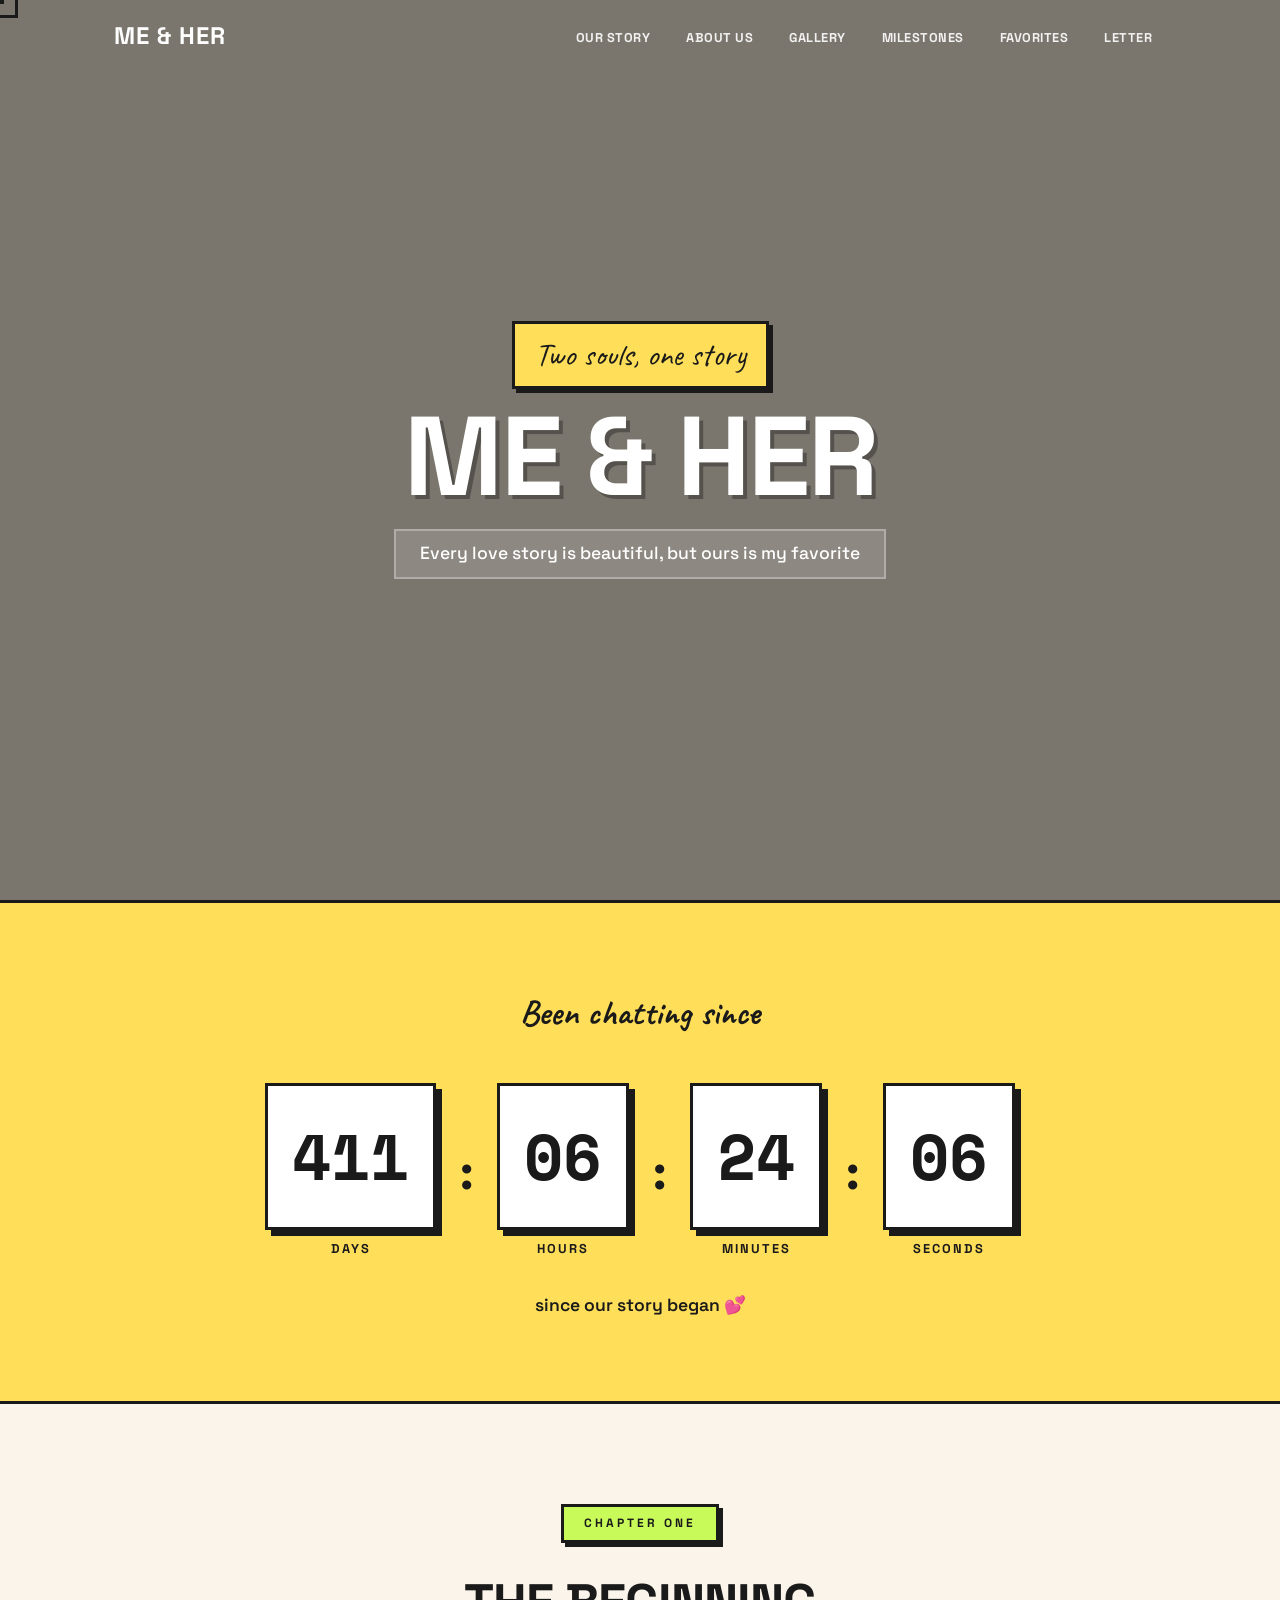
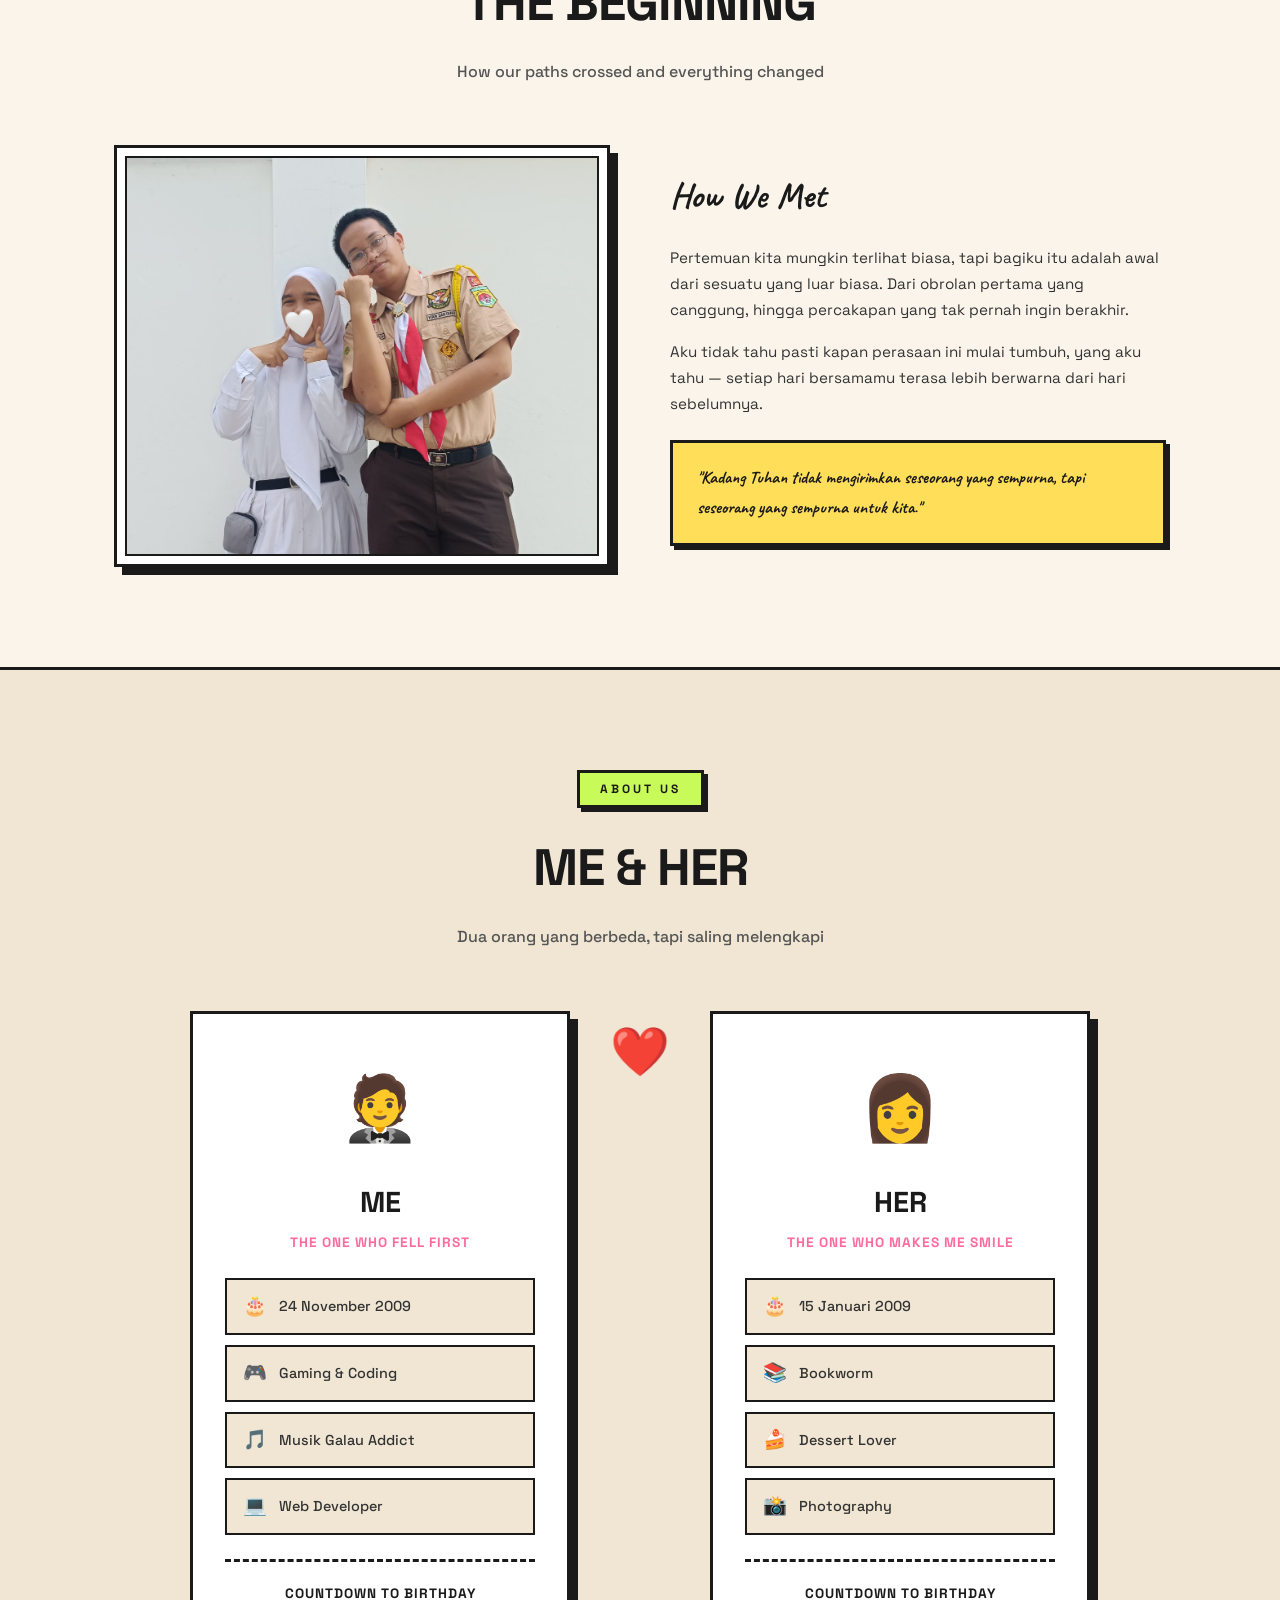
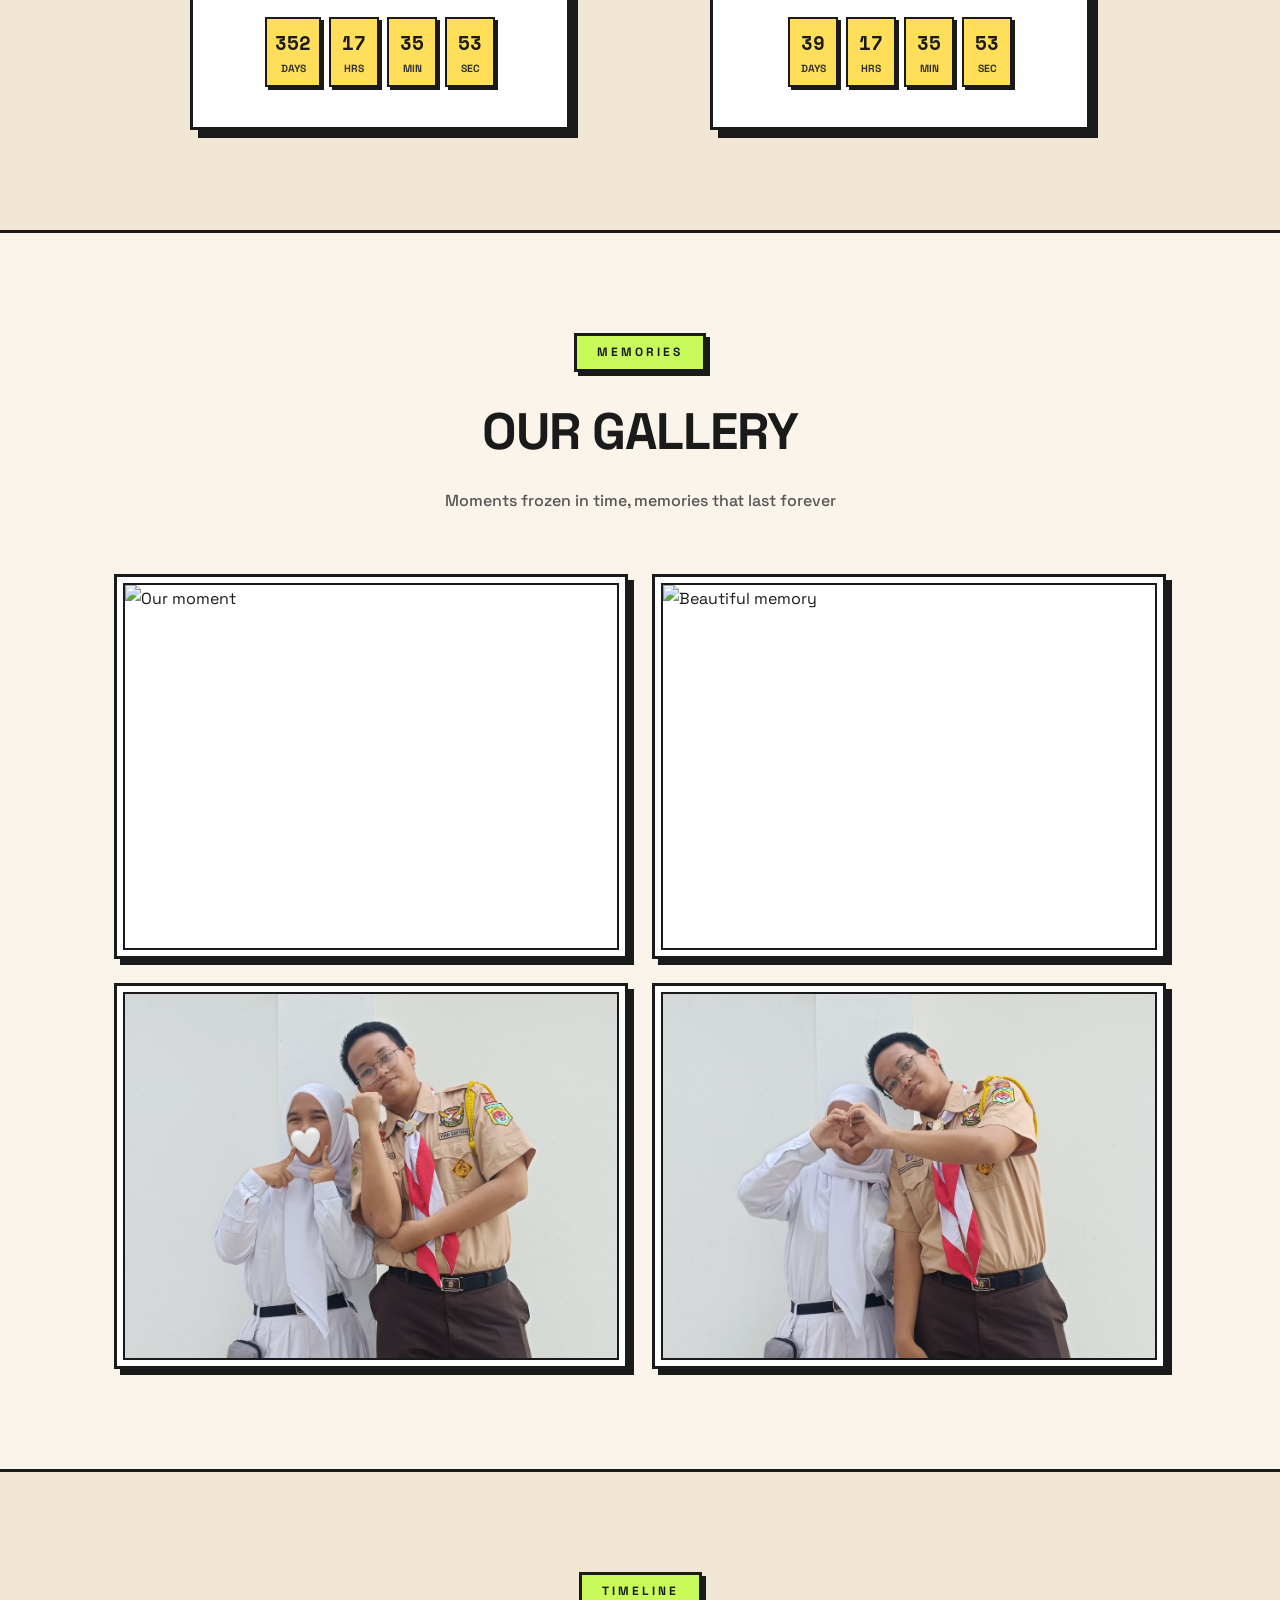
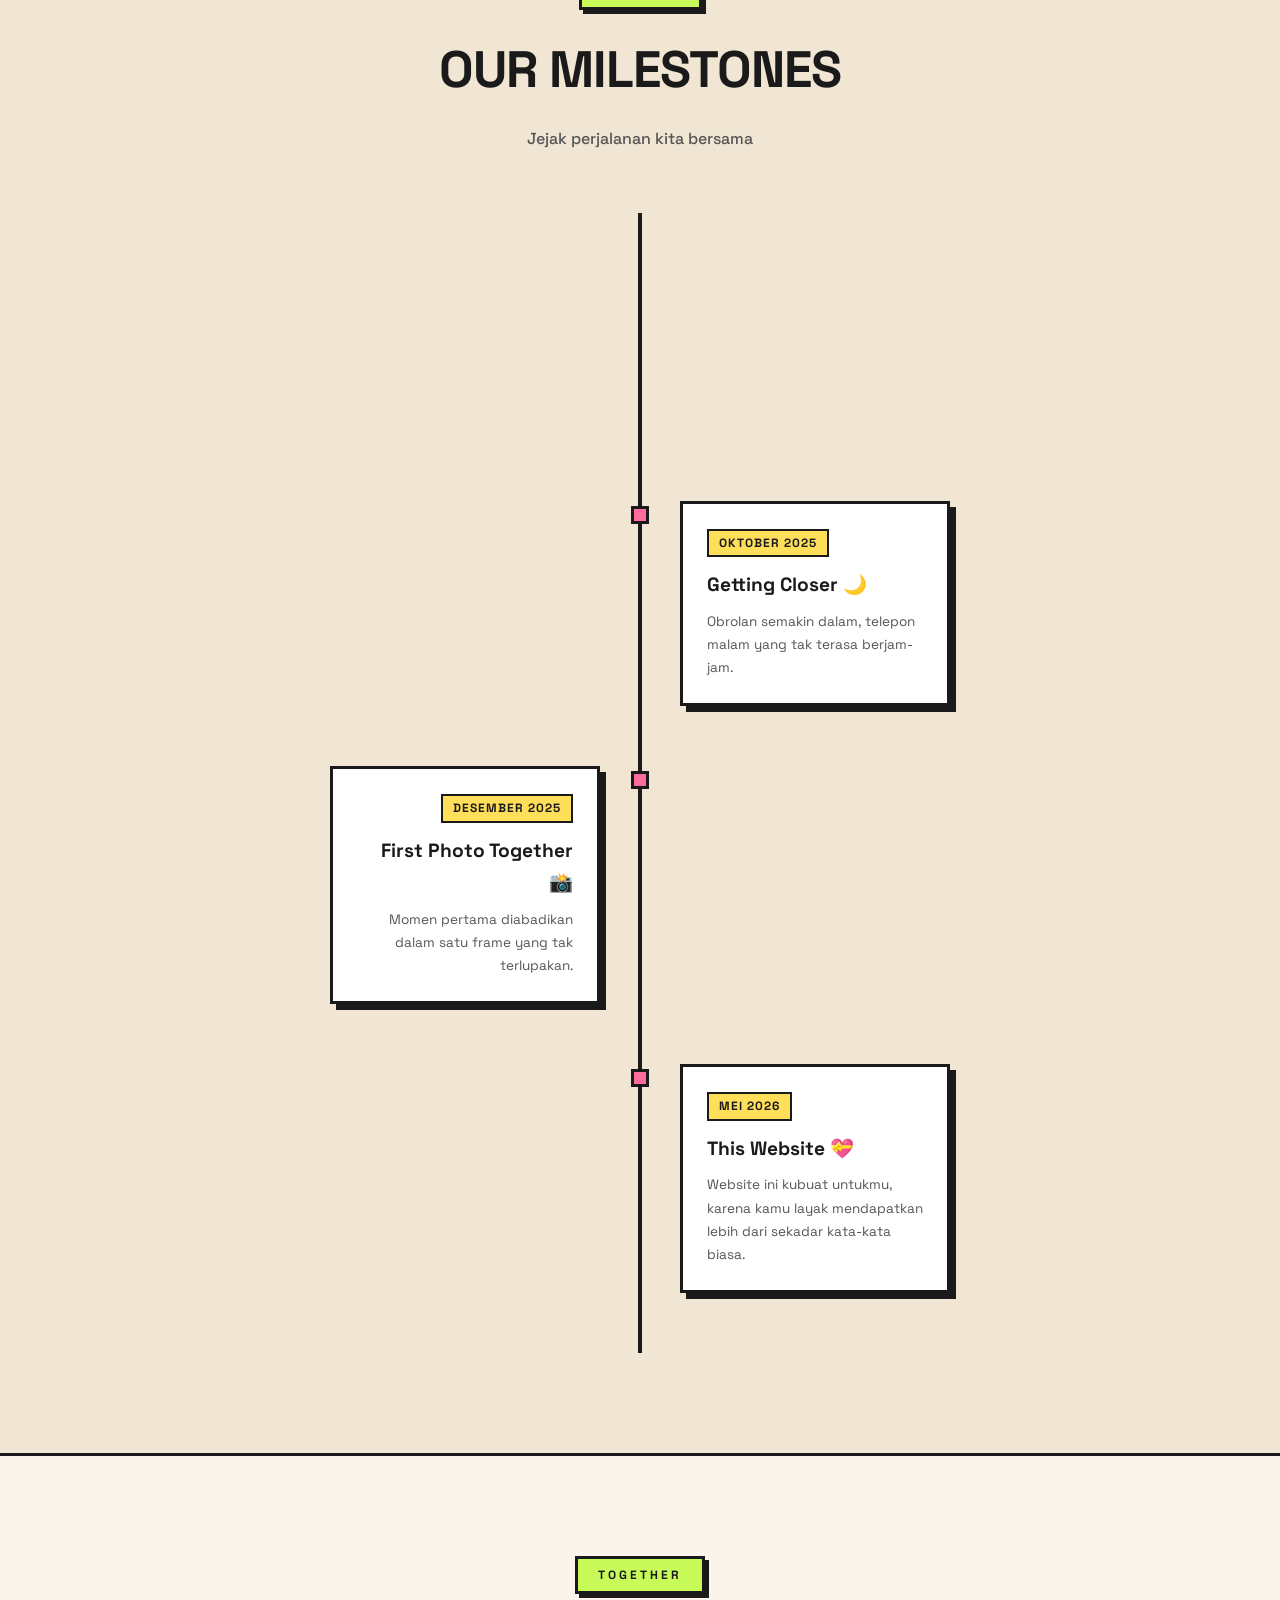
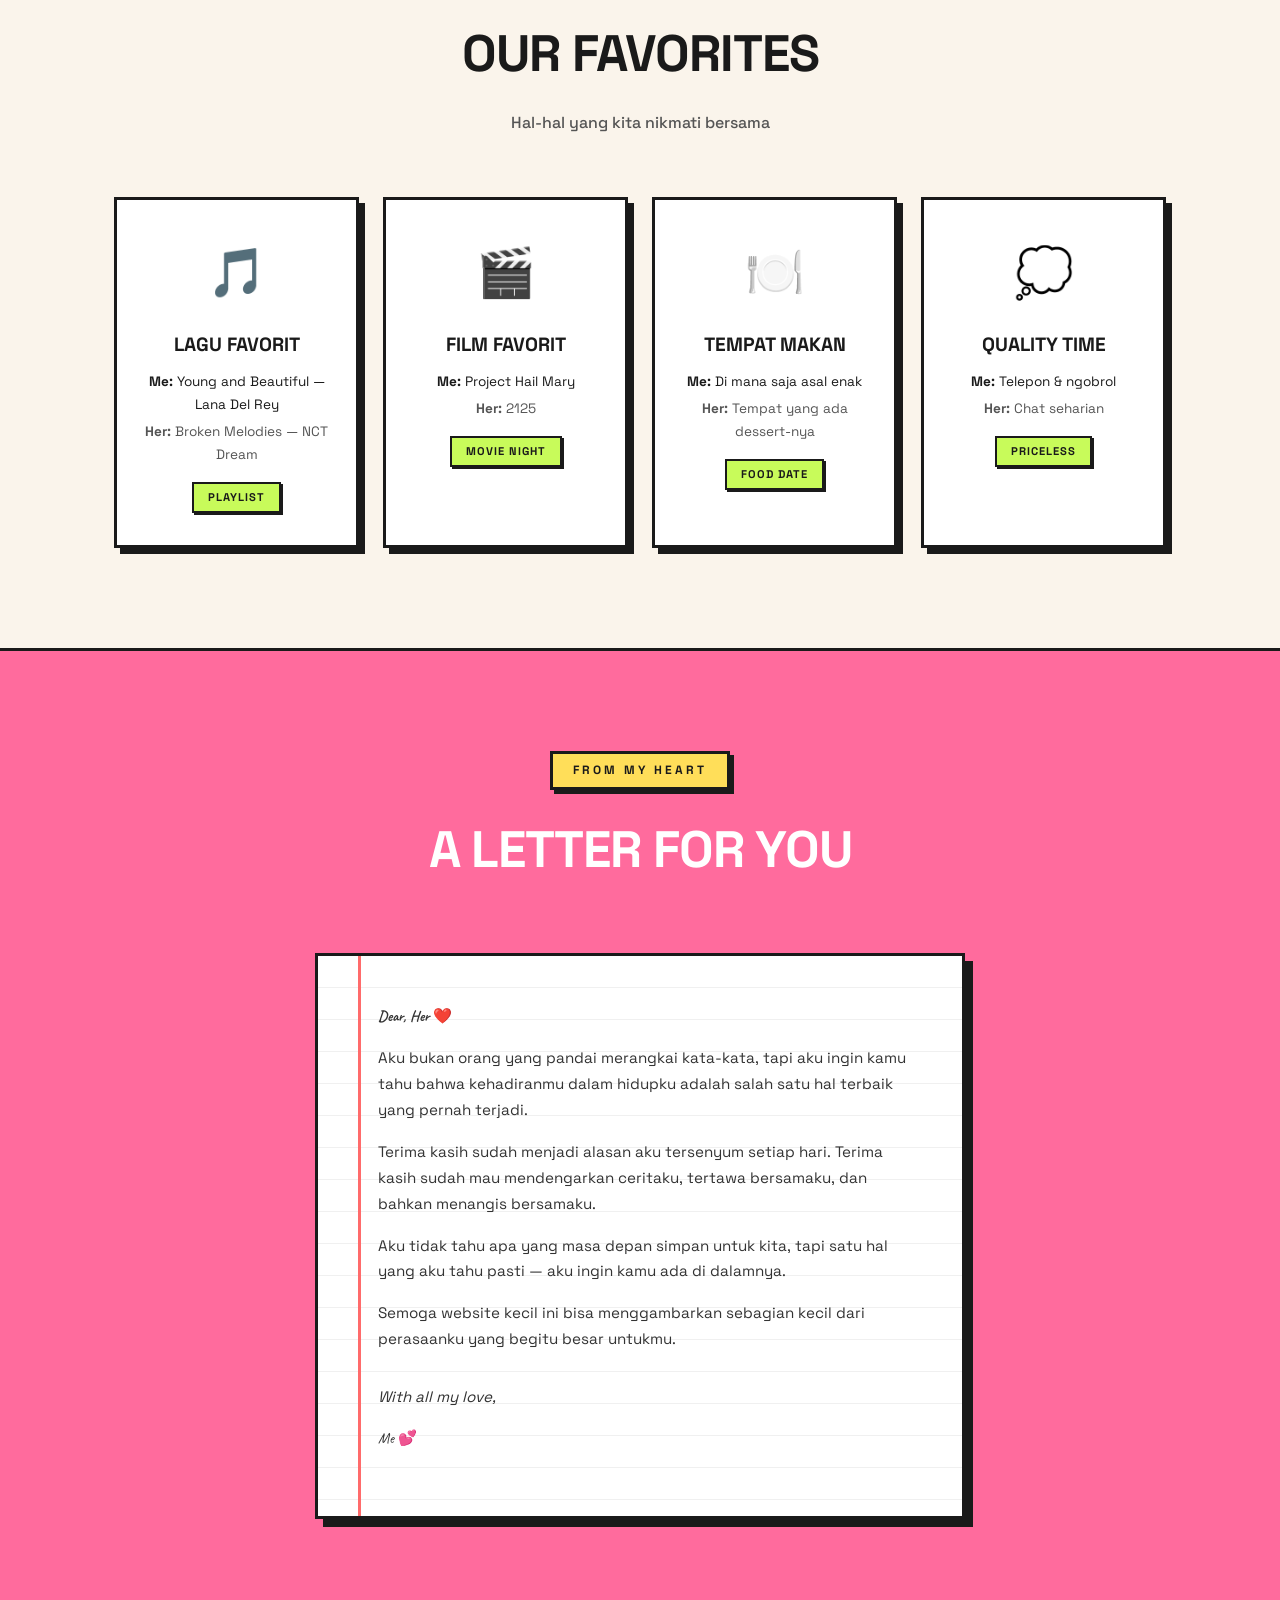
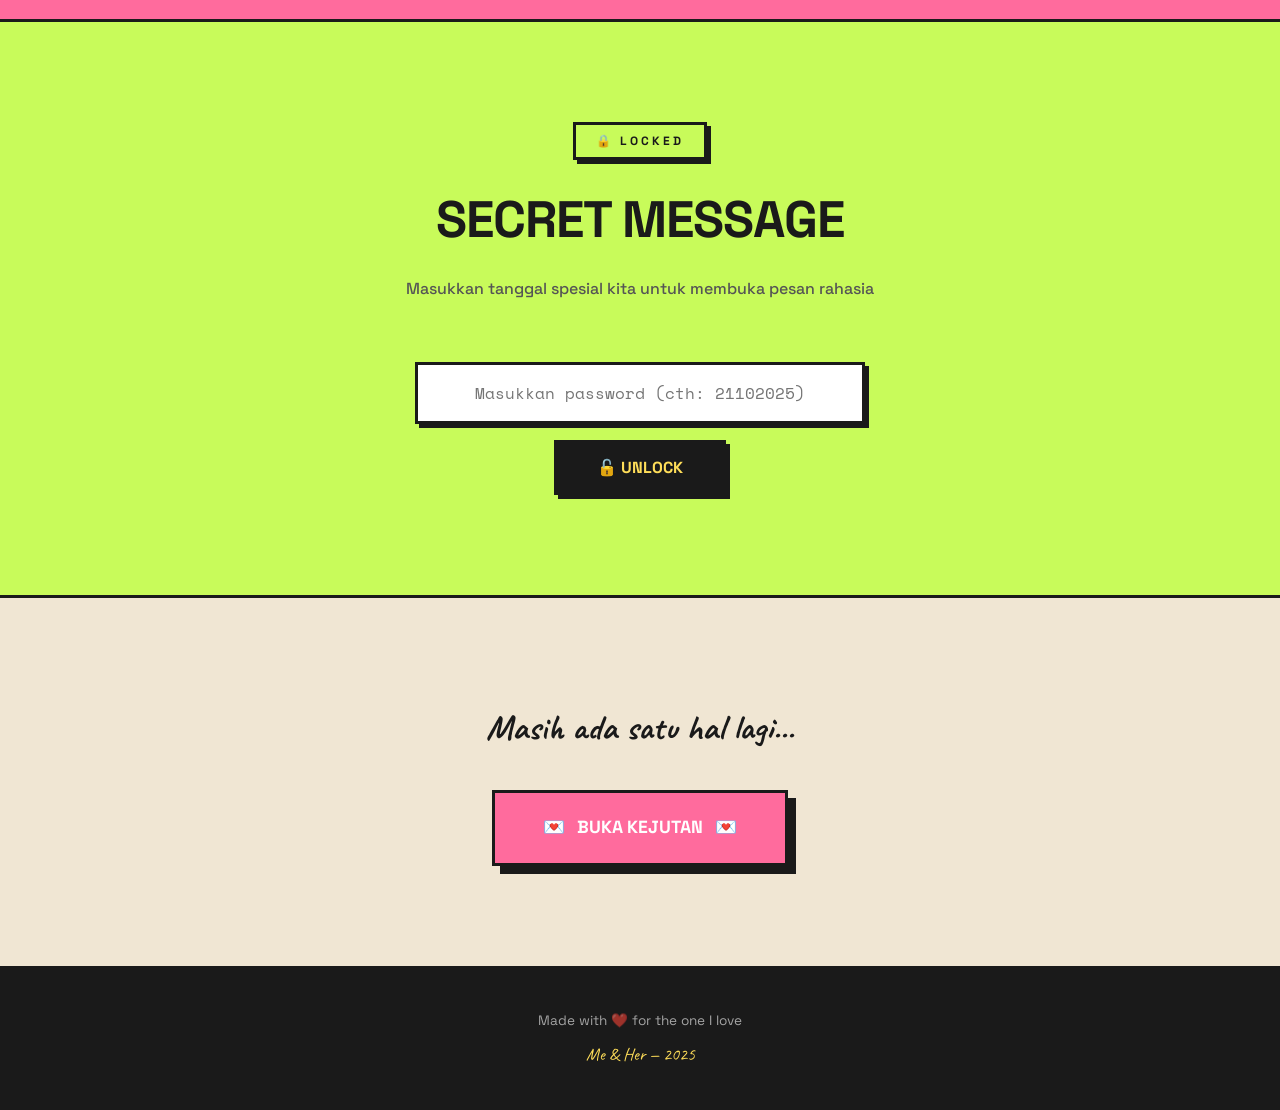
==== index.html @ 5d2d8c27 "Add files via upload" ====
<!DOCTYPE html>
<html lang="id">

<head>
    <meta charset="UTF-8">
    <meta name="viewport" content="width=device-width, initial-scale=1.0">
    <title>Me & Her — Our Love Story</title>
    <meta name="description" content="A beautiful digital journal celebrating our love story">
    <link rel="preconnect" href="https://fonts.googleapis.com">
    <link rel="preconnect" href="https://fonts.gstatic.com" crossorigin>
    <link
        href="https://fonts.googleapis.com/css2?family=Space+Grotesk:wght@400;500;600;700&family=Caveat:wght@400;500;600;700&family=Space+Mono:wght@400;700&display=swap"
        rel="stylesheet">
    <link rel="stylesheet" href="style.css">
</head>

<body>
    <!-- Custom Cursor -->
    <div class="cursor-dot" id="cursor-dot"></div>
    <div class="cursor-outline" id="cursor-outline"></div>

    <!-- Floating Hearts -->
    <div id="floating-hearts"></div>

    <!-- Navigation -->
    <nav id="navbar">
        <div class="nav-container">
            <a href="#hero" class="nav-logo">Me & Her</a>
            <div class="nav-toggle" id="nav-toggle">
                <span></span><span></span><span></span>
            </div>
            <ul class="nav-links" id="nav-links">
                <li><a href="#beginning">Our Story</a></li>
                <li><a href="#profiles">About Us</a></li>
                <li><a href="#gallery">Gallery</a></li>
                <li><a href="#milestones">Milestones</a></li>
                <li><a href="#favorites">Favorites</a></li>
                <li><a href="#letter">Letter</a></li>
            </ul>
        </div>
    </nav>

    <!-- Hero Section -->
    <section id="hero">
        <div class="hero-bg" style="background-image: url('foto bersama/IMG_1042.JPG')"></div>
        <div class="hero-overlay"></div>
        <div class="hero-content">
            <p class="hero-subtitle script-font">Two souls, one story</p>
            <h1 class="hero-title">Me & Her</h1>
            <p class="hero-tagline">Every love story is beautiful, but ours is my favorite</p>

        </div>
    </section>

    <!-- Relationship Counter -->
    <section id="counter">
        <div class="container">
            <h2 class="script-font counter-heading">Been chatting since</h2>
            <div class="counter-grid">
                <div class="counter-item">
                    <span class="counter-number" id="counter-days">0</span>
                    <span class="counter-label">Days</span>
                </div>
                <div class="counter-separator">:</div>
                <div class="counter-item">
                    <span class="counter-number" id="counter-hours">0</span>
                    <span class="counter-label">Hours</span>
                </div>
                <div class="counter-separator">:</div>
                <div class="counter-item">
                    <span class="counter-number" id="counter-minutes">0</span>
                    <span class="counter-label">Minutes</span>
                </div>
                <div class="counter-separator">:</div>
                <div class="counter-item">
                    <span class="counter-number" id="counter-seconds">0</span>
                    <span class="counter-label">Seconds</span>
                </div>
            </div>
            <p class="counter-text">since our story began 💕</p>
        </div>
    </section>

    <!-- The Beginning -->
    <section id="beginning">
        <div class="container">
            <div class="section-header">
                <span class="section-tag">Chapter One</span>
                <h2 class="section-title">The Beginning</h2>
                <p class="section-description">How our paths crossed and everything changed</p>
            </div>
            <div class="beginning-content">
                <div class="beginning-image reveal-left">
                    <img src="foto bersama/IMG-20260513-WA0065(1).jpg.jpeg" alt="Our first moment">
                </div>
                <div class="beginning-text reveal-right">
                    <h3 class="script-font">How We Met</h3>
                    <p>Pertemuan kita mungkin terlihat biasa, tapi bagiku itu adalah awal dari sesuatu yang luar biasa.
                        Dari obrolan pertama yang canggung, hingga percakapan yang tak pernah ingin berakhir.</p>
                    <p>Aku tidak tahu pasti kapan perasaan ini mulai tumbuh, yang aku tahu — setiap hari bersamamu
                        terasa lebih berwarna dari hari sebelumnya.</p>
                    <div class="beginning-quote">
                        <span>"Kadang Tuhan tidak mengirimkan seseorang yang sempurna, tapi seseorang yang sempurna
                            untuk kita."</span>
                    </div>
                </div>
            </div>
        </div>
    </section>

    <!-- Profiles -->
    <section id="profiles">
        <div class="container">
            <div class="section-header">
                <span class="section-tag">About Us</span>
                <h2 class="section-title">Me & Her</h2>
                <p class="section-description">Dua orang yang berbeda, tapi saling melengkapi</p>
            </div>
            <div class="profiles-grid">
                <div class="profile-card reveal-left">
                    <div class="profile-emoji">🤵</div>
                    <h3 class="profile-name">Me</h3>
                    <p class="profile-role">The One Who Fell First</p>
                    <div class="profile-details">
                        <div class="profile-detail"><span class="detail-icon">🎂</span><span>24 November 2009</span>
                        </div>
                        <div class="profile-detail"><span class="detail-icon">🎮</span><span>Gaming & Coding</span>
                        </div>
                        <div class="profile-detail"><span class="detail-icon">🎵</span><span>Musik Galau Addict</span>
                        </div>
                        <div class="profile-detail"><span class="detail-icon">💻</span><span>Web Developer</span></div>
                    </div>
                    <div class="profile-bday-counter">
                        <h4 class="profile-bday-title">Countdown to Birthday</h4>
                        <div class="mini-counter-grid" id="countdown-me-container">
                            <div class="mini-counter-item">
                                <span class="mini-counter-number" id="me-days">0</span>
                                <span class="mini-counter-label">Days</span>
                            </div>
                            <div class="mini-counter-item">
                                <span class="mini-counter-number" id="me-hours">0</span>
                                <span class="mini-counter-label">Hrs</span>
                            </div>
                            <div class="mini-counter-item">
                                <span class="mini-counter-number" id="me-minutes">0</span>
                                <span class="mini-counter-label">Min</span>
                            </div>
                            <div class="mini-counter-item">
                                <span class="mini-counter-number" id="me-seconds">0</span>
                                <span class="mini-counter-label">Sec</span>
                            </div>
                        </div>
                    </div>
                </div>
                <div class="profile-heart">❤️</div>
                <div class="profile-card reveal-right">
                    <div class="profile-emoji">👩</div>
                    <h3 class="profile-name">Her</h3>
                    <p class="profile-role">The One Who Makes Me Smile</p>
                    <div class="profile-details">
                        <div class="profile-detail"><span class="detail-icon">🎂</span><span>15 Januari 2009</span>
                        </div>
                        <div class="profile-detail"><span class="detail-icon">📚</span><span>Bookworm</span></div>
                        <div class="profile-detail"><span class="detail-icon">🍰</span><span>Dessert Lover</span></div>
                        <div class="profile-detail"><span class="detail-icon">📸</span><span>Photography</span></div>
                    </div>
                    <div class="profile-bday-counter">
                        <h4 class="profile-bday-title">Countdown to Birthday</h4>
                        <div class="mini-counter-grid" id="countdown-her-container">
                            <div class="mini-counter-item">
                                <span class="mini-counter-number" id="her-days">0</span>
                                <span class="mini-counter-label">Days</span>
                            </div>
                            <div class="mini-counter-item">
                                <span class="mini-counter-number" id="her-hours">0</span>
                                <span class="mini-counter-label">Hrs</span>
                            </div>
                            <div class="mini-counter-item">
                                <span class="mini-counter-number" id="her-minutes">0</span>
                                <span class="mini-counter-label">Min</span>
                            </div>
                            <div class="mini-counter-item">
                                <span class="mini-counter-number" id="her-seconds">0</span>
                                <span class="mini-counter-label">Sec</span>
                            </div>
                        </div>
                    </div>
                </div>
            </div>
        </div>
    </section>

    <!-- Gallery -->
    <section id="gallery">
        <div class="container">
            <div class="section-header">
                <span class="section-tag">Memories</span>
                <h2 class="section-title">Our Gallery</h2>
                <p class="section-description">Moments frozen in time, memories that last forever</p>
            </div>
            <div class="gallery-grid">
                <div class="gallery-item reveal-up" data-caption="Moment berharga kita ✨">
                    <img src="foto bersama/IMG_1042.JPG" alt="Our moment" loading="lazy">
                    <div class="gallery-overlay"><span>💕</span></div>
                </div>
                <div class="gallery-item reveal-up" data-caption="Selalu ada cerita di setiap foto 📸">
                    <img src="foto bersama/IMG_1045.JPG" alt="Beautiful memory" loading="lazy">
                    <div class="gallery-overlay"><span>💕</span></div>
                </div>
                <div class="gallery-item reveal-up" data-caption="Kita, dalam bingkai kenangan 💫">
                    <img src="foto bersama/IMG-20260513-WA0065(1).jpg.jpeg" alt="Sweet memory" loading="lazy">
                    <div class="gallery-overlay"><span>💕</span></div>
                </div>
                <div class="gallery-item reveal-up" data-caption="Setiap momen bersamamu adalah hadiah 🎁">
                    <img src="foto bersama/IMG-20260513-WA0066(1).jpg.jpeg" alt="Precious moment" loading="lazy">
                    <div class="gallery-overlay"><span>💕</span></div>
                </div>
            </div>
        </div>
    </section>

    <!-- Lightbox -->
    <div class="lightbox" id="lightbox">
        <button class="lightbox-close" id="lightbox-close">&times;</button>
        <button class="lightbox-prev" id="lightbox-prev">&#10094;</button>
        <button class="lightbox-next" id="lightbox-next">&#10095;</button>
        <img src="" alt="" class="lightbox-image" id="lightbox-image">
        <p class="lightbox-caption" id="lightbox-caption"></p>
    </div>

    <!-- Milestones -->
    <section id="milestones">
        <div class="container">
            <div class="section-header">
                <span class="section-tag">Timeline</span>
                <h2 class="section-title">Our Milestones</h2>
                <p class="section-description">Jejak perjalanan kita bersama</p>
            </div>
            <div class="timeline">
                <div class="timeline-item reveal-left">
                    <div class="timeline-dot"></div>
                    <div class="timeline-content">
                        <span class="timeline-date">21 Oktober 2025</span>
                        <h3>First Chat 💬</h3>
                        <p>Pesan pertama yang mengawali segalanya. Dari obrolan sederhana menjadi sesuatu yang berarti.
                        </p>
                    </div>
                </div>
                <div class="timeline-item reveal-right">
                    <div class="timeline-dot"></div>
                    <div class="timeline-content">
                        <span class="timeline-date">Oktober 2025</span>
                        <h3>Getting Closer 🌙</h3>
                        <p>Obrolan semakin dalam, telepon malam yang tak terasa berjam-jam.</p>
                    </div>
                </div>
                <div class="timeline-item reveal-left">
                    <div class="timeline-dot"></div>
                    <div class="timeline-content">
                        <span class="timeline-date">Desember 2025</span>
                        <h3>First Photo Together 📸</h3>
                        <p>Momen pertama diabadikan dalam satu frame yang tak terlupakan.</p>
                    </div>
                </div>
                <div class="timeline-item reveal-right">
                    <div class="timeline-dot"></div>
                    <div class="timeline-content">
                        <span class="timeline-date">Mei 2026</span>
                        <h3>This Website 💝</h3>
                        <p>Website ini kubuat untukmu, karena kamu layak mendapatkan lebih dari sekadar kata-kata biasa.
                        </p>
                    </div>
                </div>
            </div>
        </div>
    </section>

    <!-- Favorites -->
    <section id="favorites">
        <div class="container">
            <div class="section-header">
                <span class="section-tag">Together</span>
                <h2 class="section-title">Our Favorites</h2>
                <p class="section-description">Hal-hal yang kita nikmati bersama</p>
            </div>
            <div class="favorites-grid">
                <div class="favorite-card reveal-up">
                    <div class="favorite-icon">🎵</div>
                    <h3>Lagu Favorit</h3>
                    <p style="margin-bottom: 4px; color: var(--text);"><strong>Me:</strong> Young and Beautiful — Lana Del Rey</p>
                    <p><strong>Her:</strong> Broken Melodies — NCT Dream</p>
                    <span class="favorite-tag">Playlist</span>
                </div>
                <div class="favorite-card reveal-up">
                    <div class="favorite-icon">🎬</div>
                    <h3>Film Favorit</h3>
                    <p style="margin-bottom: 4px; color: var(--text);"><strong>Me:</strong> Project Hail Mary</p>
                    <p><strong>Her:</strong> 2125</p>
                    <span class="favorite-tag">Movie Night</span>
                </div>
                <div class="favorite-card reveal-up">
                    <div class="favorite-icon">🍽️</div>
                    <h3>Tempat Makan</h3>
                    <p style="margin-bottom: 4px; color: var(--text);"><strong>Me:</strong> Di mana saja asal enak</p>
                    <p><strong>Her:</strong> Tempat yang ada dessert-nya</p>
                    <span class="favorite-tag">Food Date</span>
                </div>
                <div class="favorite-card reveal-up">
                    <div class="favorite-icon">💭</div>
                    <h3>Quality Time</h3>
                    <p style="margin-bottom: 4px; color: var(--text);"><strong>Me:</strong> Telepon & ngobrol</p>
                    <p><strong>Her:</strong> Chat seharian</p>
                    <span class="favorite-tag">Priceless</span>
                </div>
            </div>
        </div>
    </section>

    <!-- Letter -->
    <section id="letter">
        <div class="container">
            <div class="section-header">
                <span class="section-tag">From My Heart</span>
                <h2 class="section-title">A Letter For You</h2>
            </div>
            <div class="letter-container reveal-up">
                <div class="letter-paper">
                    <p class="letter-greeting script-font">Dear, Her ❤️</p>
                    <p>Aku bukan orang yang pandai merangkai kata-kata, tapi aku ingin kamu tahu bahwa kehadiranmu dalam
                        hidupku adalah salah satu hal terbaik yang pernah terjadi.</p>
                    <p>Terima kasih sudah menjadi alasan aku tersenyum setiap hari. Terima kasih sudah mau mendengarkan
                        ceritaku, tertawa bersamaku, dan bahkan menangis bersamaku.</p>
                    <p>Aku tidak tahu apa yang masa depan simpan untuk kita, tapi satu hal yang aku tahu pasti — aku
                        ingin kamu ada di dalamnya.</p>
                    <p>Semoga website kecil ini bisa menggambarkan sebagian kecil dari perasaanku yang begitu besar
                        untukmu.</p>
                    <p class="letter-closing">With all my love,</p>
                    <p class="letter-signature script-font">Me 💕</p>
                </div>
            </div>
        </div>
    </section>

    <!-- Secret Message -->
    <section id="secret">
        <div class="container">
            <div class="section-header">
                <span class="section-tag">🔒 Locked</span>
                <h2 class="section-title">Secret Message</h2>
                <p class="section-description">Masukkan tanggal spesial kita untuk membuka pesan rahasia</p>
            </div>
            <div class="secret-box reveal-up">
                <input type="text" id="secret-input" class="secret-input"
                    placeholder="Masukkan password (cth: 21102025)">
                <button id="secret-btn" class="secret-btn">🔓 Unlock</button>
                <div class="secret-message" id="secret-message">
                    <p class="script-font">Kamu berhasil membukanya! 🎉</p>
                    <p>Ini artinya kamu mengingat tanggal spesial kita. Aku sangat beruntung memilikimu. Kamu adalah
                        seseorang yang membuatku percaya bahwa hal-hal indah memang ada di dunia ini. Aku sayang kamu.
                        💕</p>
                </div>
            </div>
        </div>
    </section>

    <!-- Surprise Button -->
    <section id="surprise">
        <div class="container">
            <div class="surprise-content reveal-up">
                <p class="script-font surprise-text">Masih ada satu hal lagi...</p>
                <a href="proposal.html" class="surprise-btn" id="surprise-btn">
                    <span>💌</span>
                    <span>Buka Kejutan</span>
                    <span>💌</span>
                </a>
            </div>
        </div>
    </section>

    <!-- Footer -->
    <footer>
        <p>Made with ❤️ for the one I love</p>
        <p class="script-font">Me & Her — 2025</p>
    </footer>

    <script src="script.js"></script>
</body>

</html>
---- style.css ----
/* ===== RESET & BASE ===== */
*,
*::before,
*::after {
    margin: 0;
    padding: 0;
    box-sizing: border-box;
}

:root {
    --bg: #f0e6d3;
    --bg2: #faf4eb;
    --card: #ffffff;
    --yellow: #FFDE59;
    --lime: #c8fb5a;
    --pink-hot: #FF6B9D;
    --blue: #7EB6FF;
    --orange: #FF9F43;
    --purple: #B980F0;
    --red: #FF6B6B;
    --mint: #7DFFB3;
    --black: #1a1a1a;
    --border: 3px solid #1a1a1a;
    --shadow: 6px 6px 0px #1a1a1a;
    --shadow-lg: 8px 8px 0px #1a1a1a;
    --shadow-sm: 4px 4px 0px #1a1a1a;
    --text: #1a1a1a;
    --text2: #333333;
    --text3: #555555;
    --serif: 'Space Grotesk', 'Segoe UI', sans-serif;
    --sans: 'Space Grotesk', 'Segoe UI', sans-serif;
    --script: 'Caveat', cursive;
    --mono: 'Space Mono', monospace;
}

html {
    scroll-behavior: smooth;
}

body {
    font-family: var(--sans);
    background: var(--bg);
    color: var(--text);
    overflow-x: hidden;
    line-height: 1.7;
}

.container {
    max-width: 1100px;
    margin: 0 auto;
    padding: 0 24px;
}

.script-font {
    font-family: var(--script);
}

img {
    max-width: 100%;
    display: block;
}

a {
    text-decoration: none;
    color: inherit;
}

/* ===== FLOATING HEARTS ===== */
#floating-hearts {
    position: fixed;
    inset: 0;
    pointer-events: none;
    z-index: 0;
    overflow: hidden;
}

.floating-heart {
    position: absolute;
    font-size: 1.2rem;
    opacity: 0;
    animation: floatHeart 8s ease-in infinite;
}

@keyframes floatHeart {
    0% {
        opacity: 0;
        transform: translateY(100vh) rotate(0deg) scale(0.5);
    }

    20% {
        opacity: 0.4;
    }

    100% {
        opacity: 0;
        transform: translateY(-10vh) rotate(45deg) scale(1.2);
    }
}

/* ===== NAVBAR ===== */
#navbar {
    position: fixed;
    top: 0;
    left: 0;
    right: 0;
    z-index: 1000;
    padding: 16px 0;
    transition: all 0.3s ease;
}

#navbar.scrolled {
    background: var(--yellow);
    border-bottom: var(--border);
    padding: 10px 0;
    box-shadow: 0 4px 0px #1a1a1a;
}

.nav-container {
    max-width: 1100px;
    margin: 0 auto;
    padding: 0 24px;
    display: flex;
    align-items: center;
    justify-content: space-between;
}

.nav-logo {
    font-family: var(--sans);
    font-size: 1.5rem;
    font-weight: 800;
    color: white;
    text-transform: uppercase;
    letter-spacing: 1px;
    transition: color 0.3s;
}

#navbar.scrolled .nav-logo {
    color: var(--black);
}

.nav-links {
    display: flex;
    list-style: none;
    gap: 8px;
}

.nav-links a {
    font-size: 0.8rem;
    font-weight: 700;
    color: rgba(255, 255, 255, 0.9);
    letter-spacing: 0.5px;
    transition: all 0.2s;
    text-transform: uppercase;
    padding: 6px 14px;
    border-radius: 0;
}

.nav-links a::after {
    display: none;
}

.nav-links a:hover {
    background: var(--black);
    color: var(--yellow);
    border: 2px solid var(--black);
}

#navbar.scrolled .nav-links a {
    color: var(--black);
    border: 2px solid transparent;
}

#navbar.scrolled .nav-links a:hover {
    background: var(--black);
    color: var(--yellow);
    border: 2px solid var(--black);
}

.nav-toggle {
    display: none;
    flex-direction: column;
    gap: 5px;
    cursor: pointer;
    z-index: 1001;
}

.nav-toggle span {
    width: 28px;
    height: 3px;
    background: white;
    transition: all 0.3s;
}

#navbar.scrolled .nav-toggle span {
    background: var(--black);
}

/* ===== HERO ===== */
#hero {
    position: relative;
    height: 100vh;
    display: flex;
    align-items: center;
    justify-content: center;
    overflow: hidden;
}

.hero-bg {
    position: absolute;
    inset: 0;
    background-size: cover;
    background-position: center;
    transform: scale(1.05);
}

.hero-overlay {
    position: absolute;
    inset: 0;
    background: rgba(26, 26, 26, 0.55);
}

.hero-content {
    position: relative;
    z-index: 2;
    text-align: center;
    color: white;
    padding: 20px;
}

.hero-subtitle {
    font-family: var(--script);
    font-size: clamp(1.4rem, 3vw, 2rem);
    margin-bottom: 12px;
    opacity: 0;
    animation: fadeUp 0.8s 0.3s forwards;
    background: var(--yellow);
    color: var(--black);
    display: inline-block;
    padding: 4px 20px;
    border: 3px solid var(--black);
    box-shadow: var(--shadow-sm);
    transform-origin: center;
}

.hero-title {
    font-family: var(--sans);
    font-size: clamp(3.5rem, 9vw, 7rem);
    font-weight: 900;
    letter-spacing: -2px;
    margin-bottom: 16px;
    opacity: 0;
    animation: fadeUp 0.8s 0.5s forwards;
    text-transform: uppercase;
    line-height: 1;
    text-shadow: 4px 4px 0px rgba(0, 0, 0, 0.3);
}

.hero-tagline {
    font-size: clamp(0.9rem, 2vw, 1.1rem);
    font-weight: 500;
    opacity: 0;
    animation: fadeUp 0.8s 0.7s forwards;
    max-width: 500px;
    margin: 0 auto;
    background: rgba(255, 255, 255, 0.15);
    padding: 8px 24px;
    display: inline-block;
    border: 2px solid rgba(255, 255, 255, 0.3);
}

.hero-scroll {
    position: absolute;
    bottom: 40px;
    left: 50%;
    transform: translateX(-50%);
    display: flex;
    flex-direction: column;
    align-items: center;
    gap: 8px;
    color: white;
    font-size: 0.8rem;
    font-weight: 700;
    text-transform: uppercase;
    letter-spacing: 2px;
    opacity: 0;
    animation: fadeUp 0.8s 1s forwards;
}

.scroll-arrow {
    font-size: 1.5rem;
    animation: bounce 2s infinite;
}

@keyframes bounce {

    0%,
    100% {
        transform: translateY(0);
    }

    50% {
        transform: translateY(8px);
    }
}

@keyframes fadeUp {
    from {
        opacity: 0;
        transform: translateY(30px);
    }

    to {
        opacity: 1;
        transform: translateY(0);
    }
}

/* ===== COUNTER ===== */
#counter {
    padding: 80px 0;
    background: var(--yellow);
    color: var(--black);
    text-align: center;
    position: relative;
    border-top: var(--border);
    border-bottom: var(--border);
}

.counter-heading {
    font-size: 2.2rem;
    margin-bottom: 40px;
    font-weight: 800;
}

.counter-grid {
    display: flex;
    justify-content: center;
    align-items: center;
    gap: 16px;
    flex-wrap: wrap;
}

.counter-item {
    text-align: center;
}

.counter-number {
    display: block;
    font-family: var(--mono);
    font-size: clamp(2.5rem, 6vw, 4rem);
    font-weight: 700;
    background: var(--card);
    border: var(--border);
    box-shadow: var(--shadow);
    padding: 16px 24px;
    min-width: 100px;
}

.counter-label {
    display: block;
    font-size: 0.8rem;
    margin-top: 8px;
    text-transform: uppercase;
    letter-spacing: 2px;
    font-weight: 700;
}

.counter-separator {
    font-family: var(--mono);
    font-size: 3rem;
    font-weight: 700;
}

.counter-text {
    margin-top: 32px;
    font-size: 1.1rem;
    font-weight: 600;
}

/* ===== SECTION HEADERS ===== */
.section-header {
    text-align: center;
    margin-bottom: 60px;
}

.section-tag {
    display: inline-block;
    font-size: 0.75rem;
    font-weight: 800;
    text-transform: uppercase;
    letter-spacing: 3px;
    color: var(--black);
    background: var(--lime);
    padding: 6px 20px;
    border: var(--border);
    box-shadow: var(--shadow-sm);
    margin-bottom: 16px;
}

.section-title {
    font-family: var(--sans);
    font-size: clamp(2rem, 5vw, 3.2rem);
    color: var(--text);
    margin-bottom: 12px;
    font-weight: 900;
    text-transform: uppercase;
    letter-spacing: -1px;
}

.section-description {
    color: var(--text3);
    font-size: 1rem;
    max-width: 500px;
    margin: 0 auto;
    font-weight: 500;
}

/* ===== BEGINNING ===== */
#beginning {
    padding: 100px 0;
    background: var(--bg2);
    border-bottom: var(--border);
}

.beginning-content {
    display: grid;
    grid-template-columns: 1fr 1fr;
    gap: 60px;
    align-items: center;
}

.beginning-image {
    border: var(--border);
    box-shadow: var(--shadow-lg);
    overflow: hidden;
    position: relative;
    background: var(--card);
    padding: 8px;
}

.beginning-image::after {
    display: none;
}

.beginning-image img {
    width: 100%;
    height: 400px;
    object-fit: cover;
    border: 2px solid var(--black);
    transition: transform 0.4s;
}

.beginning-image:hover img {
    transform: scale(1.03);
}

.beginning-text h3 {
    font-size: 2.2rem;
    color: var(--black);
    margin-bottom: 20px;
    font-weight: 900;
}

.beginning-text p {
    color: var(--text2);
    margin-bottom: 16px;
    font-size: 0.95rem;
}

.beginning-quote {
    margin-top: 24px;
    padding: 20px 24px;
    background: var(--yellow);
    border: var(--border);
    box-shadow: var(--shadow-sm);
}

.beginning-quote span {
    font-family: var(--script);
    font-style: normal;
    color: var(--black);
    font-size: 1.1rem;
    font-weight: 700;
}

/* ===== PROFILES ===== */
#profiles {
    padding: 100px 0;
    background: var(--bg);
    border-bottom: var(--border);
}

.profiles-grid {
    display: flex;
    align-items: stretch;
    justify-content: center;
    gap: 40px;
    flex-wrap: wrap;
}

.profile-card {
    background: var(--card);
    border: var(--border);
    box-shadow: var(--shadow-lg);
    padding: 40px 32px;
    text-align: center;
    flex: 1;
    min-width: 280px;
    max-width: 380px;
    transition: transform 0.2s, box-shadow 0.2s;
    transform-style: flat;
    will-change: auto;
    transform: none;
}

.profile-card:hover {
    transform: translate(-4px, -4px);
    box-shadow: 12px 12px 0px #1a1a1a;
}

.profile-card:not(:hover) {
    transition: transform 0.3s, box-shadow 0.3s;
}

.profile-emoji {
    font-size: 4rem;
    margin-bottom: 16px;
}

.profile-name {
    font-family: var(--sans);
    font-size: 1.8rem;
    color: var(--text);
    margin-bottom: 4px;
    font-weight: 900;
    text-transform: uppercase;
}

.profile-role {
    color: var(--pink-hot);
    font-size: 0.85rem;
    font-weight: 700;
    margin-bottom: 24px;
    text-transform: uppercase;
    letter-spacing: 1px;
}

.profile-details {
    text-align: left;
    display: flex;
    flex-direction: column;
    gap: 10px;
}

.profile-detail {
    display: flex;
    align-items: center;
    gap: 12px;
    padding: 10px 16px;
    background: var(--bg);
    border: 2px solid var(--black);
    font-size: 0.9rem;
    color: var(--text2);
    transition: all 0.2s;
    font-weight: 500;
}

.profile-detail:hover {
    background: var(--lime);
    transform: translateX(4px);
}

.detail-icon {
    font-size: 1.2rem;
}

.profile-heart {
    font-size: 3rem;
    animation: heartbeat 1.5s infinite;
}

@keyframes heartbeat {

    0%,
    100% {
        transform: scale(1);
    }

    50% {
        transform: scale(1.2);
    }
}

.profile-bday-counter {
    margin-top: 24px;
    padding-top: 20px;
    border-top: 3px dashed var(--black);
    text-align: center;
}

.profile-bday-title {
    font-size: 0.85rem;
    color: var(--black);
    margin-bottom: 12px;
    font-weight: 800;
    text-transform: uppercase;
    letter-spacing: 1px;
}

.mini-counter-grid {
    display: flex;
    justify-content: center;
    gap: 8px;
}

.mini-counter-item {
    background: var(--yellow);
    border: 2px solid var(--black);
    padding: 8px;
    min-width: 50px;
    box-shadow: 3px 3px 0px var(--black);
}

.mini-counter-number {
    display: block;
    font-family: var(--mono);
    font-size: 1.2rem;
    font-weight: 700;
    color: var(--black);
}

.mini-counter-label {
    display: block;
    font-size: 0.65rem;
    color: var(--text2);
    text-transform: uppercase;
    font-weight: 700;
}

/* ===== GALLERY ===== */
#gallery {
    padding: 100px 0;
    background: var(--bg2);
    border-bottom: var(--border);
}

.gallery-grid {
    display: grid;
    grid-template-columns: repeat(2, 1fr);
    gap: 24px;
}

.gallery-item {
    position: relative;
    border: var(--border);
    box-shadow: var(--shadow);
    overflow: hidden;
    cursor: pointer;
    aspect-ratio: 4/3;
    background: var(--card);
    padding: 6px;
    transition: transform 0.2s, box-shadow 0.2s;
}

.gallery-item:hover {
    transform: translate(-3px, -3px);
    box-shadow: 10px 10px 0px #1a1a1a;
}

.gallery-item img {
    width: 100%;
    height: 100%;
    object-fit: cover;
    border: 2px solid var(--black);
    transition: transform 0.4s;
}

.gallery-item:hover img {
    transform: scale(1.05);
}

.gallery-overlay {
    position: absolute;
    inset: 6px;
    background: rgba(26, 26, 26, 0.5);
    display: flex;
    align-items: center;
    justify-content: center;
    opacity: 0;
    transition: opacity 0.3s;
}

.gallery-overlay span {
    font-size: 2.5rem;
    transform: scale(0.5);
    transition: transform 0.3s;
}

.gallery-item:hover .gallery-overlay {
    opacity: 1;
}

.gallery-item:hover .gallery-overlay span {
    transform: scale(1);
}

/* ===== LIGHTBOX ===== */
.lightbox {
    display: none;
    position: fixed;
    inset: 0;
    background: rgba(0, 0, 0, 0.92);
    z-index: 2000;
    align-items: center;
    justify-content: center;
}

.lightbox.active {
    display: flex;
}

.lightbox-image {
    max-width: 85vw;
    max-height: 80vh;
    border: 4px solid white;
    object-fit: contain;
}

.lightbox-close {
    position: absolute;
    top: 20px;
    right: 30px;
    font-size: 2.5rem;
    color: white;
    background: none;
    border: none;
    cursor: pointer;
    z-index: 2001;
}

.lightbox-prev,
.lightbox-next {
    position: absolute;
    top: 50%;
    transform: translateY(-50%);
    font-size: 2rem;
    color: var(--black);
    background: var(--yellow);
    border: 3px solid var(--black);
    cursor: pointer;
    padding: 12px 16px;
    box-shadow: var(--shadow-sm);
    transition: all 0.2s;
}

.lightbox-prev {
    left: 20px;
}

.lightbox-next {
    right: 20px;
}

.lightbox-prev:hover,
.lightbox-next:hover {
    transform: translateY(-50%) translate(-2px, -2px);
    box-shadow: var(--shadow);
}

.lightbox-caption {
    position: absolute;
    bottom: 30px;
    left: 50%;
    transform: translateX(-50%);
    color: white;
    font-size: 1rem;
    text-align: center;
    font-weight: 600;
}

/* ===== TIMELINE ===== */
#milestones {
    padding: 100px 0;
    background: var(--bg);
    border-bottom: var(--border);
}

.timeline {
    position: relative;
    max-width: 700px;
    margin: 0 auto;
}

.timeline::before {
    content: '';
    position: absolute;
    left: 50%;
    transform: translateX(-50%);
    top: 0;
    bottom: 0;
    width: 4px;
    background: var(--black);
}

.timeline-item {
    position: relative;
    width: 50%;
    padding: 0 40px 60px;
}

.timeline-item:nth-child(odd) {
    left: 0;
    text-align: right;
}

.timeline-item:nth-child(even) {
    left: 50%;
}

.timeline-dot {
    position: absolute;
    top: 5px;
    width: 18px;
    height: 18px;
    background: var(--pink-hot);
    border: 3px solid var(--black);
    z-index: 1;
}

.timeline-item:nth-child(odd) .timeline-dot {
    right: -9px;
}

.timeline-item:nth-child(even) .timeline-dot {
    left: -9px;
}

.timeline-content {
    background: var(--card);
    padding: 24px;
    border: var(--border);
    box-shadow: var(--shadow);
    transition: all 0.2s;
}

.timeline-content:hover {
    transform: translate(-3px, -3px);
    box-shadow: 10px 10px 0px #1a1a1a;
}

.timeline-date {
    font-size: 0.75rem;
    color: var(--black);
    font-weight: 800;
    text-transform: uppercase;
    letter-spacing: 1px;
    background: var(--yellow);
    padding: 2px 10px;
    border: 2px solid var(--black);
    display: inline-block;
}

.timeline-content h3 {
    font-family: var(--sans);
    font-size: 1.2rem;
    margin: 12px 0 8px;
    color: var(--text);
    font-weight: 800;
}

.timeline-content p {
    font-size: 0.85rem;
    color: var(--text3);
}

/* ===== FAVORITES ===== */
#favorites {
    padding: 100px 0;
    background: var(--bg2);
    border-bottom: var(--border);
}

.favorites-grid {
    display: grid;
    grid-template-columns: repeat(auto-fit, minmax(220px, 1fr));
    gap: 24px;
}

.favorite-card {
    background: var(--card);
    border: var(--border);
    box-shadow: var(--shadow);
    padding: 32px 24px;
    text-align: center;
    transition: all 0.2s;
    transform-style: flat;
    will-change: auto;
    transform: none;
}

.favorite-card:hover {
    transform: translate(-4px, -4px);
    box-shadow: 12px 12px 0px #1a1a1a;
}

.favorite-card:not(:hover) {
    transition: all 0.3s;
}

.favorite-icon {
    font-size: 3rem;
    margin-bottom: 16px;
}

.favorite-card h3 {
    font-family: var(--sans);
    font-size: 1.2rem;
    margin-bottom: 8px;
    color: var(--text);
    font-weight: 800;
    text-transform: uppercase;
}

.favorite-card p {
    font-size: 0.85rem;
    color: var(--text3);
    margin-bottom: 16px;
}

.favorite-tag {
    display: inline-block;
    font-size: 0.7rem;
    font-weight: 800;
    color: var(--black);
    background: var(--lime);
    padding: 4px 14px;
    border: 2px solid var(--black);
    text-transform: uppercase;
    letter-spacing: 1px;
    box-shadow: 2px 2px 0px var(--black);
}

/* ===== LETTER ===== */
#letter {
    padding: 100px 0;
    background: var(--pink-hot);
    border-bottom: var(--border);
}

.letter-container {
    max-width: 650px;
    margin: 0 auto;
}

.letter-paper {
    background: var(--card);
    padding: 48px 40px;
    border: var(--border);
    box-shadow: var(--shadow-lg);
    position: relative;
    background-image: repeating-linear-gradient(transparent, transparent 31px, rgba(0, 0, 0, 0.06) 31px, rgba(0, 0, 0, 0.06) 32px);
}

.letter-paper::before {
    content: '';
    position: absolute;
    top: 0;
    left: 40px;
    bottom: 0;
    width: 3px;
    background: var(--red);
}

.letter-greeting {
    font-size: 2rem;
    color: var(--pink-hot);
    margin-bottom: 24px;
    font-weight: 700;
}

.letter-paper p {
    color: var(--text2);
    margin-bottom: 16px;
    font-size: 0.95rem;
    padding-left: 20px;
}

.letter-closing {
    margin-top: 32px;
    color: var(--text3);
    font-style: italic;
}

.letter-signature {
    font-size: 1.5rem;
    color: var(--pink-hot);
}

#letter .section-tag {
    background: var(--yellow);
}

#letter .section-title,
#letter .section-description {
    color: white;
}

/* ===== SECRET ===== */
#secret {
    padding: 100px 0;
    background: var(--lime);
    border-bottom: var(--border);
}

.secret-box {
    max-width: 450px;
    margin: 0 auto;
    text-align: center;
}

.secret-input {
    width: 100%;
    padding: 16px 20px;
    border: var(--border);
    font-family: var(--mono);
    font-size: 1rem;
    text-align: center;
    background: var(--card);
    color: var(--text);
    outline: none;
    box-shadow: var(--shadow-sm);
    transition: all 0.2s;
}

.secret-input:focus {
    transform: translate(-2px, -2px);
    box-shadow: var(--shadow);
}

.secret-btn {
    margin-top: 16px;
    padding: 14px 40px;
    background: var(--black);
    color: var(--yellow);
    border: var(--border);
    font-family: var(--sans);
    font-size: 1rem;
    font-weight: 800;
    cursor: pointer;
    transition: all 0.2s;
    box-shadow: var(--shadow-sm);
    text-transform: uppercase;
}

.secret-btn:hover {
    transform: translate(-3px, -3px);
    box-shadow: var(--shadow);
    background: var(--pink-hot);
    color: white;
}

.secret-message {
    display: none;
    margin-top: 24px;
    padding: 32px;
    background: var(--card);
    border: var(--border);
    box-shadow: var(--shadow);
}

.secret-message.show {
    display: block;
    animation: fadeUp 0.5s ease;
}

.secret-message .script-font {
    font-size: 1.5rem;
    color: var(--pink-hot);
    margin-bottom: 12px;
}

.secret-message p:last-child {
    color: var(--text2);
    font-size: 0.9rem;
}

/* ===== SURPRISE ===== */
#surprise {
    padding: 100px 0;
    text-align: center;
    background: var(--bg);
}

.surprise-text {
    font-size: 2.2rem;
    color: var(--black);
    margin-bottom: 32px;
    font-weight: 800;
}

.surprise-btn {
    display: inline-flex;
    align-items: center;
    gap: 12px;
    padding: 20px 48px;
    background: var(--pink-hot);
    color: white;
    border: var(--border);
    font-family: var(--sans);
    font-size: 1.1rem;
    font-weight: 800;
    box-shadow: var(--shadow-lg);
    transition: all 0.2s;
    text-transform: uppercase;
    animation: none;
}

.surprise-btn:hover {
    transform: translate(-4px, -4px);
    box-shadow: 12px 12px 0px #1a1a1a;
}

/* ===== FOOTER ===== */
footer {
    padding: 40px 0;
    text-align: center;
    background: var(--black);
    color: rgba(255, 255, 255, 0.6);
    font-size: 0.85rem;
    border-top: var(--border);
}

footer .script-font {
    color: var(--yellow);
    font-size: 1.1rem;
    margin-top: 8px;
}

/* ===== SCROLL ANIMATIONS ===== */
.reveal-left,
.reveal-right,
.reveal-up {
    opacity: 0;
    transition: opacity 0.6s ease, transform 0.6s ease;
}

.reveal-left {
    transform: translateX(-60px);
}

.reveal-right {
    transform: translateX(60px);
}

.reveal-up {
    transform: translateY(60px);
}

.revealed {
    opacity: 1;
    transform: translate(0, 0);
}

/* ===== RESPONSIVE ===== */
@media (max-width: 768px) {
    .nav-links {
        position: fixed;
        top: 0;
        right: -100%;
        width: 75%;
        height: 100vh;
        background: var(--yellow);
        flex-direction: column;
        justify-content: center;
        align-items: center;
        gap: 20px;
        transition: right 0.3s;
        border-left: var(--border);
        box-shadow: -6px 0 0px var(--black);
    }

    .nav-links.active {
        right: 0;
    }

    .nav-links a {
        color: var(--black) !important;
        font-size: 1.1rem;
        border: 2px solid transparent !important;
    }

    .nav-links a:hover {
        background: var(--black) !important;
        color: var(--yellow) !important;
        border: 2px solid var(--black) !important;
    }

    .nav-toggle {
        display: flex;
    }

    .beginning-content {
        grid-template-columns: 1fr;
        gap: 32px;
    }

    .beginning-image img {
        height: 280px;
    }

    .profiles-grid {
        flex-direction: column;
    }

    .profile-heart {
        transform: rotate(90deg);
    }

    .gallery-grid {
        grid-template-columns: 1fr;
    }

    .timeline::before {
        left: 20px;
    }

    .timeline-item {
        width: 100%;
        left: 0 !important;
        text-align: left !important;
        padding-left: 50px;
        padding-right: 0;
    }

    .timeline-dot {
        left: 12px !important;
        right: auto !important;
    }

    .counter-separator {
        display: none;
    }

    .counter-number {
        font-size: 2rem;
        padding: 12px 16px;
        min-width: 70px;
    }

    .letter-paper {
        padding: 32px 24px;
    }
}

/* ===== CUSTOM CURSOR ===== */
@media (pointer: fine) {

    body,
    a,
    button,
    input {
        cursor: none;
    }

    .cursor-dot {
        position: fixed;
        top: 0;
        left: 0;
        width: 8px;
        height: 8px;
        background: var(--black);
        border-radius: 0;
        pointer-events: none;
        z-index: 9999;
        transform: translate(-50%, -50%);
        transition: width 0.2s, height 0.2s;
    }

    .cursor-outline {
        position: fixed;
        top: 0;
        left: 0;
        width: 36px;
        height: 36px;
        border: 3px solid var(--black);
        border-radius: 0;
        pointer-events: none;
        z-index: 9998;
        transform: translate(-50%, -50%);
        transition: width 0.2s, height 0.2s, background 0.2s;
    }

    .cursor-hover .cursor-dot {
        width: 14px;
        height: 14px;
        background: var(--pink-hot);
    }

    .cursor-hover .cursor-outline {
        width: 50px;
        height: 50px;
        background: rgba(255, 222, 89, 0.2);
        border-color: var(--pink-hot);
    }
}
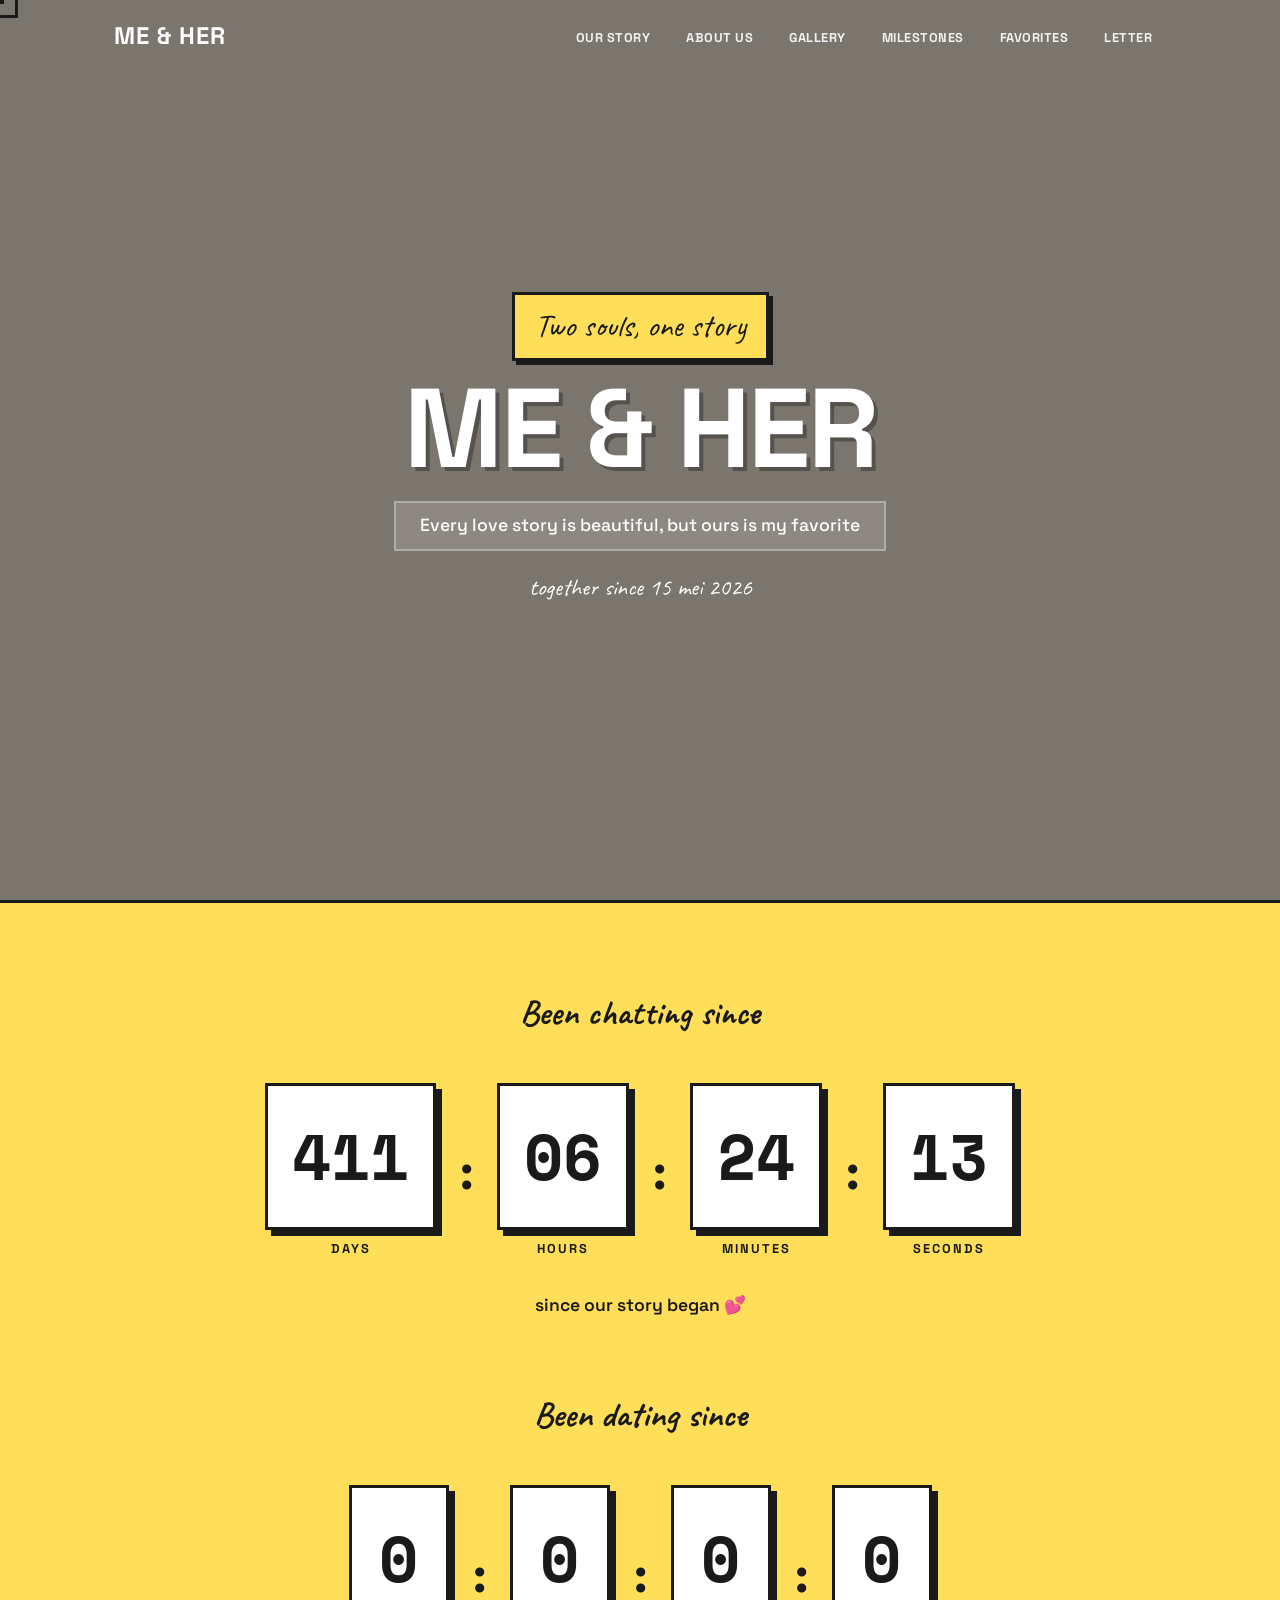
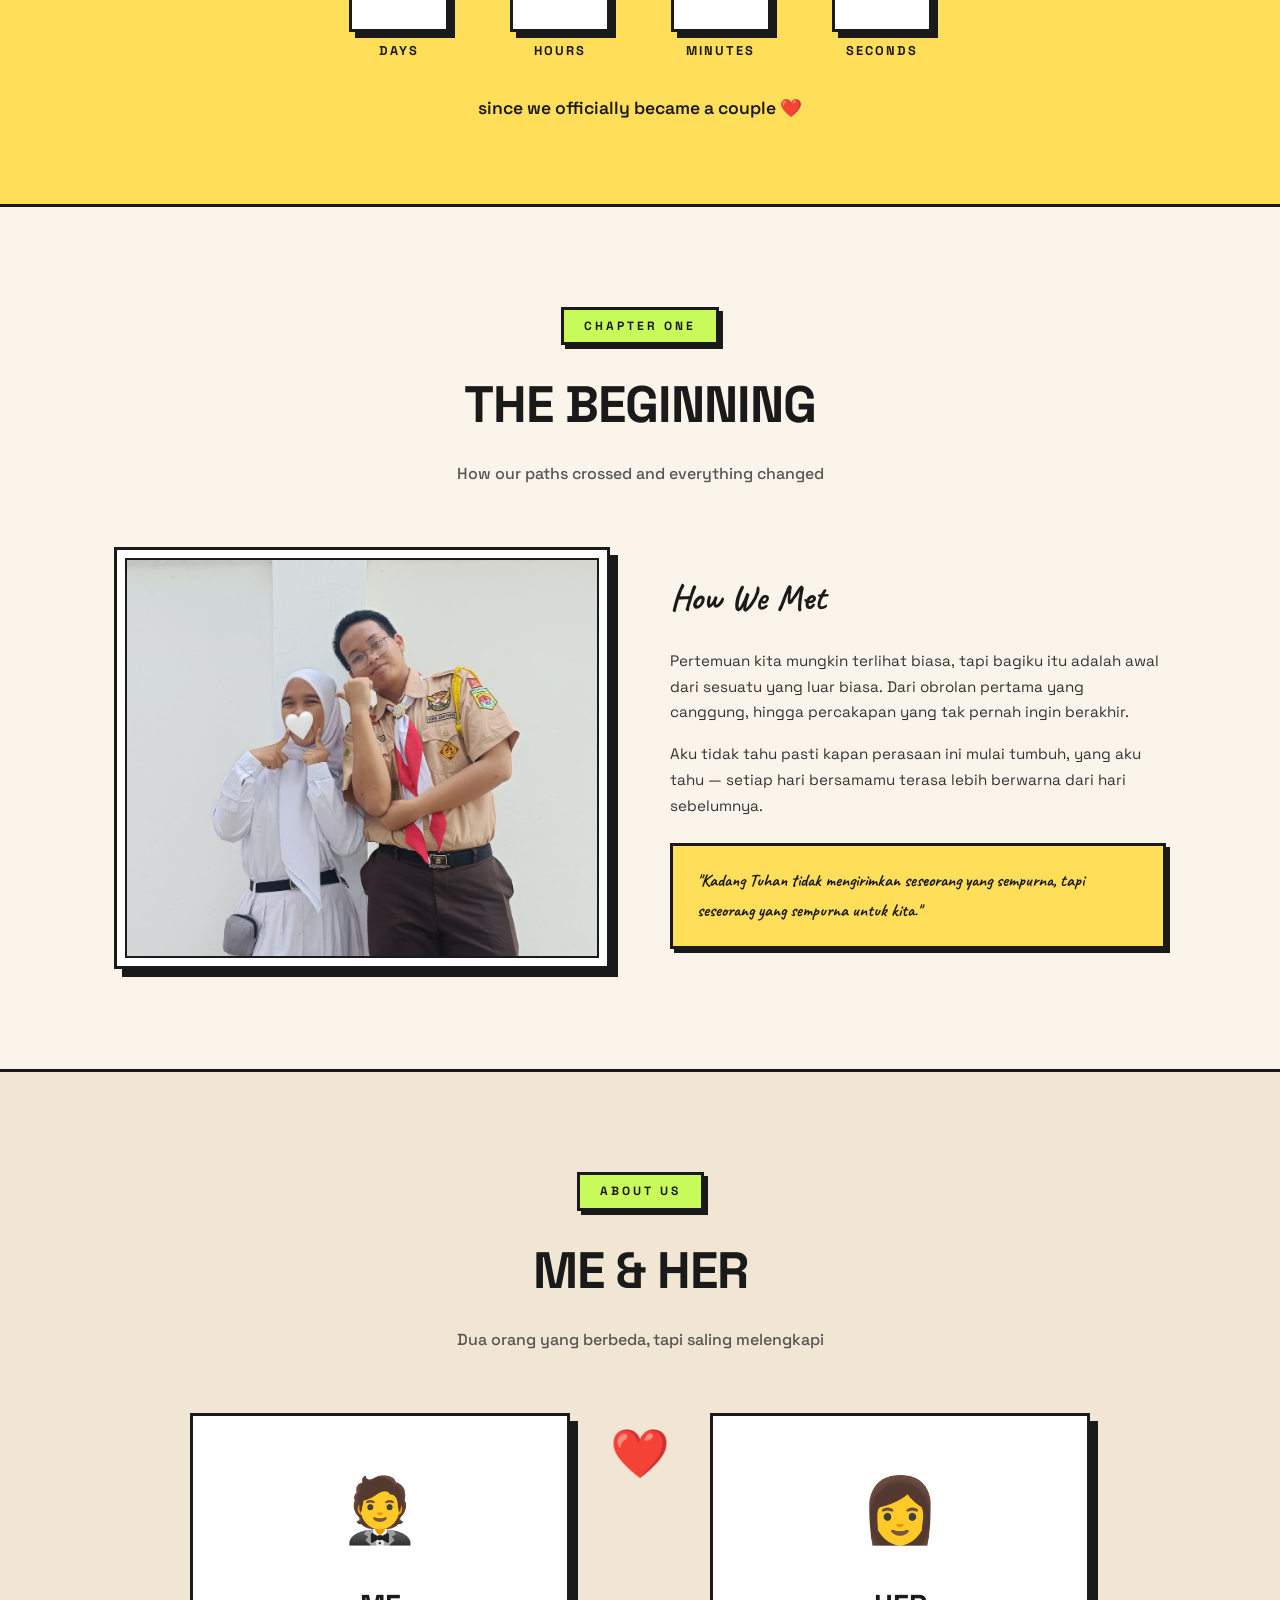
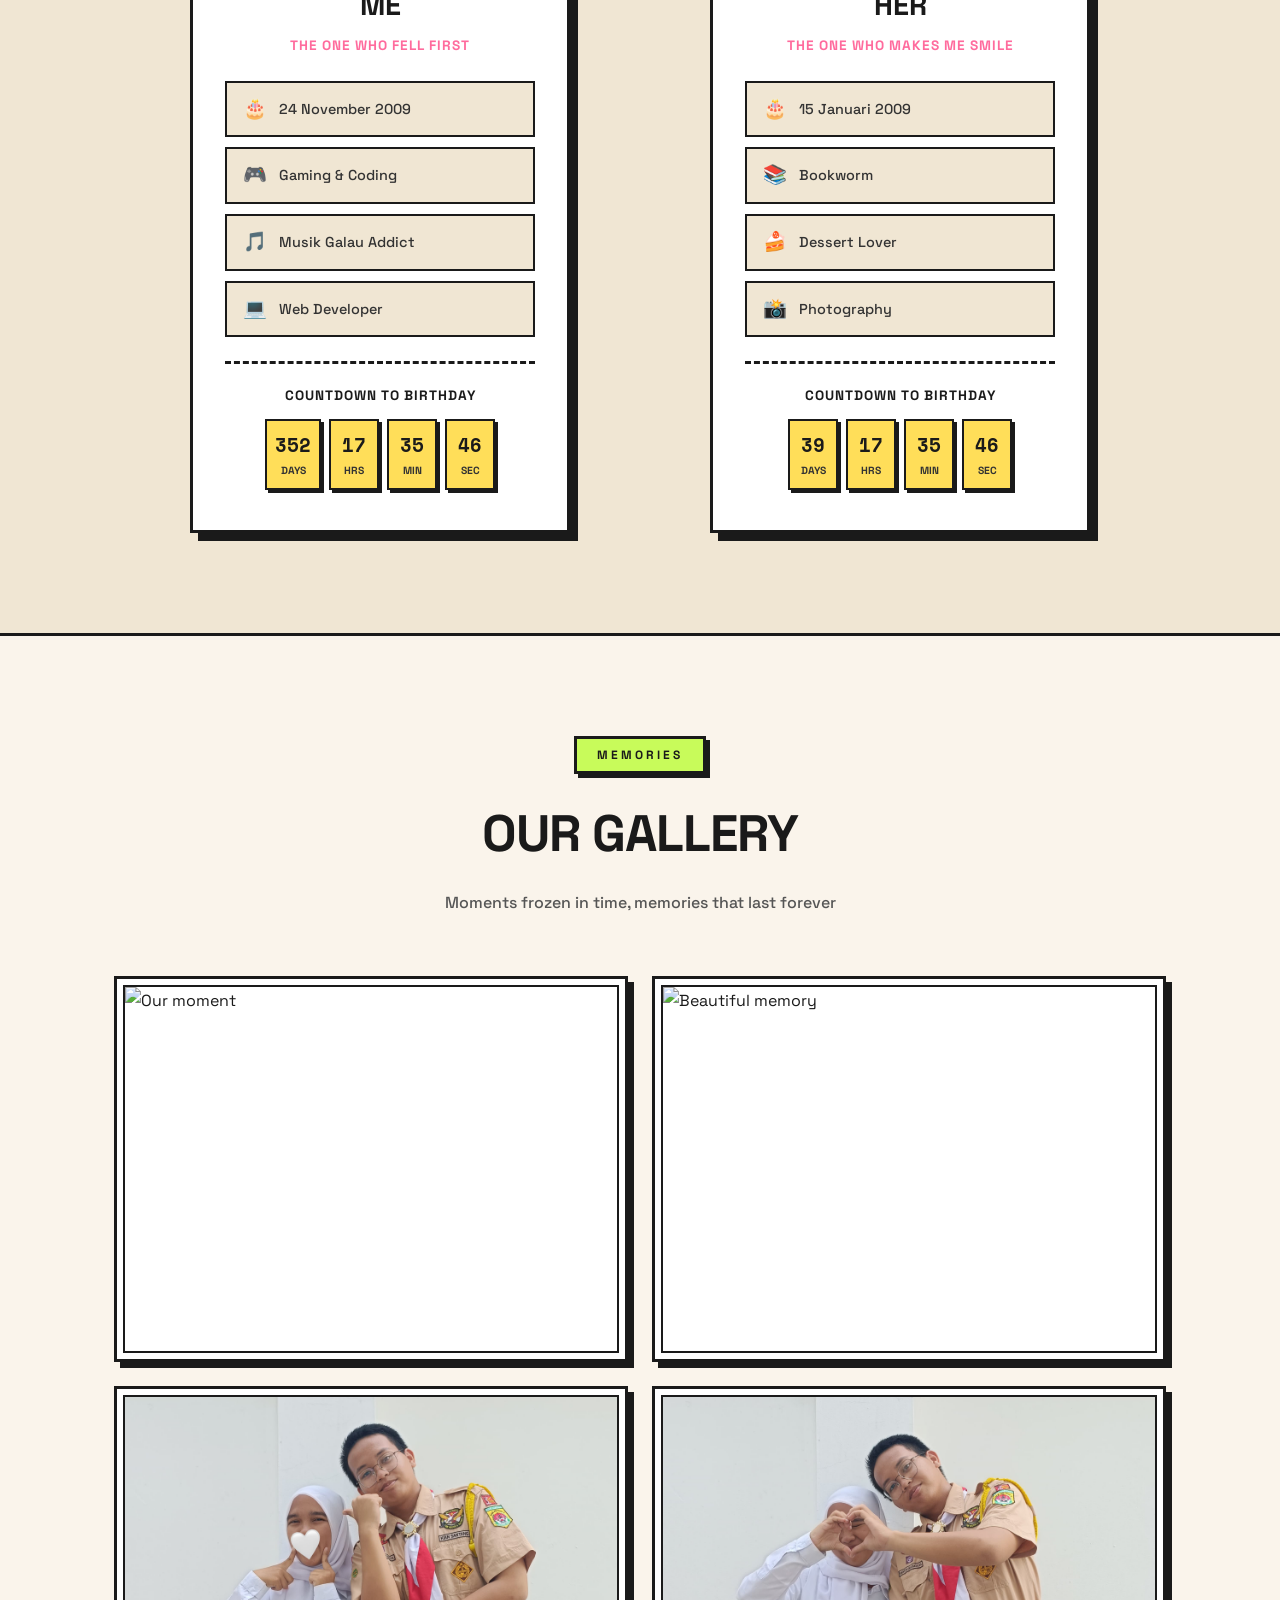
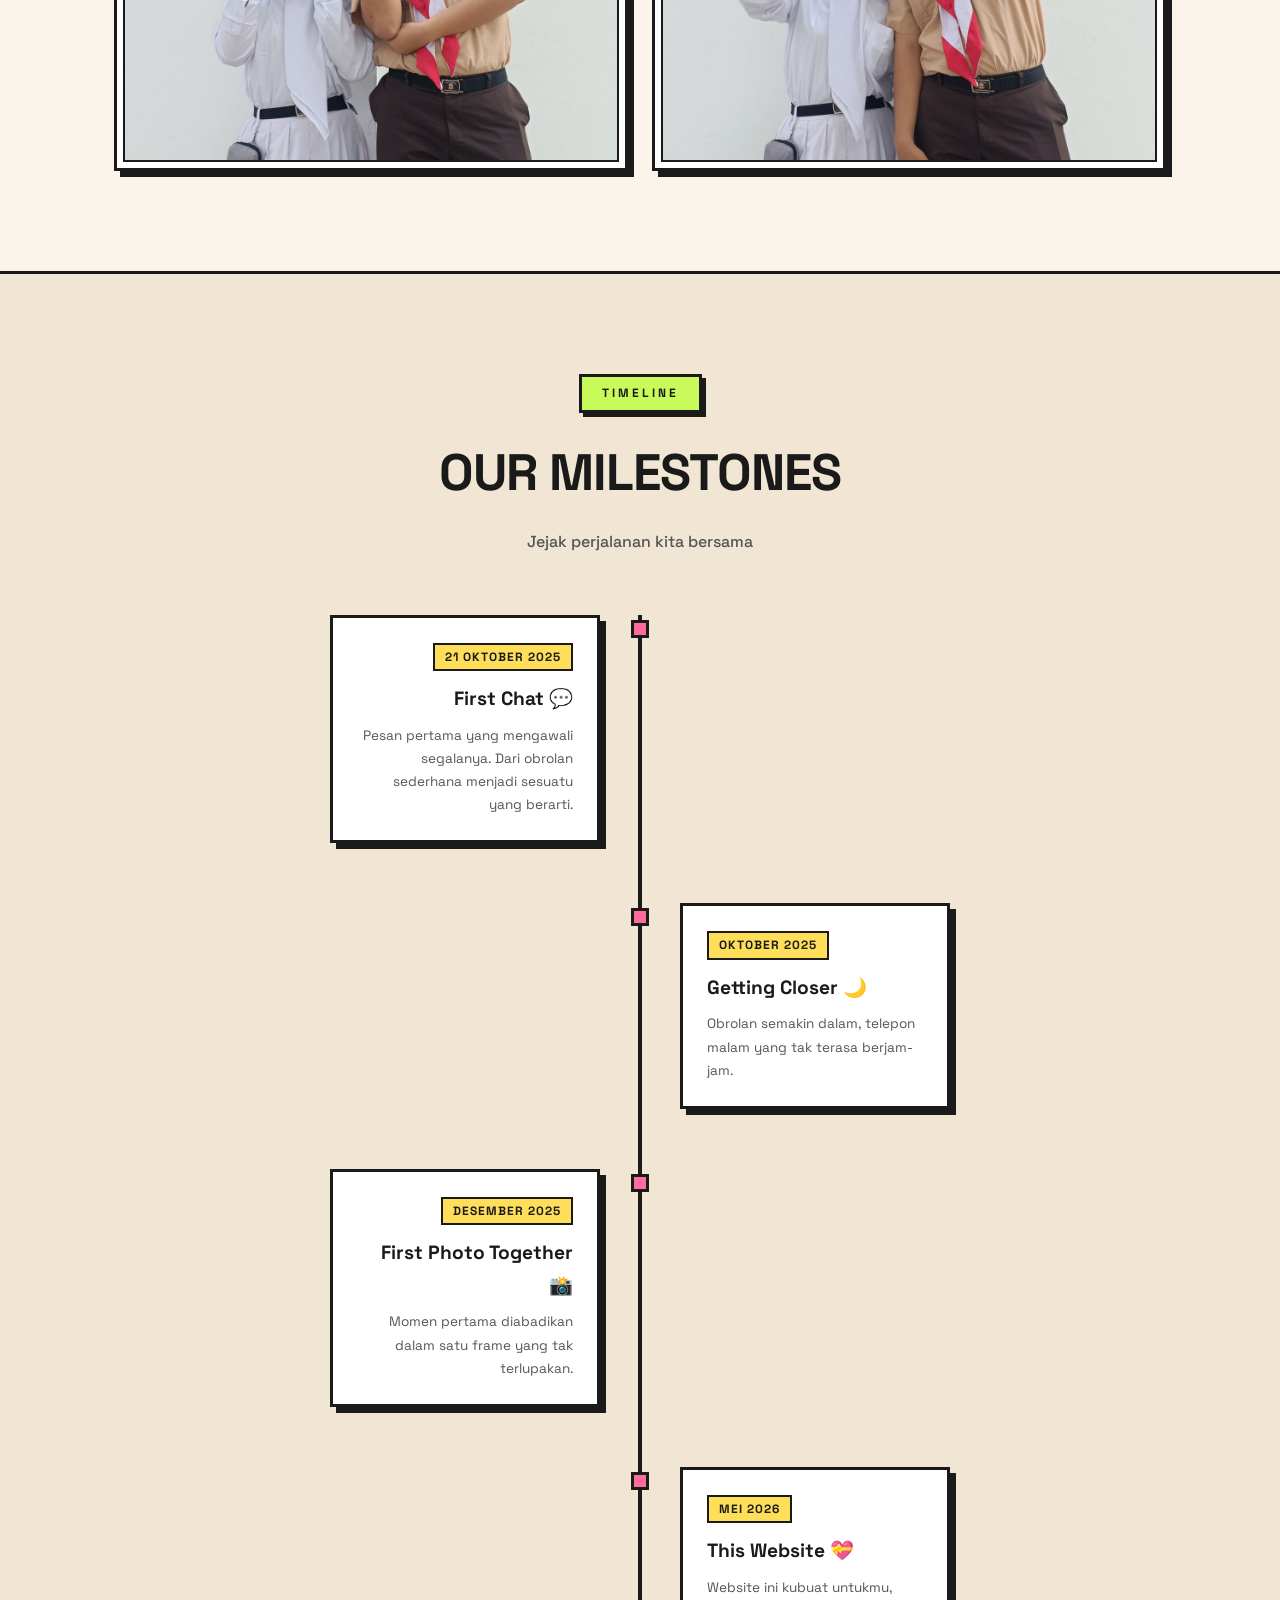
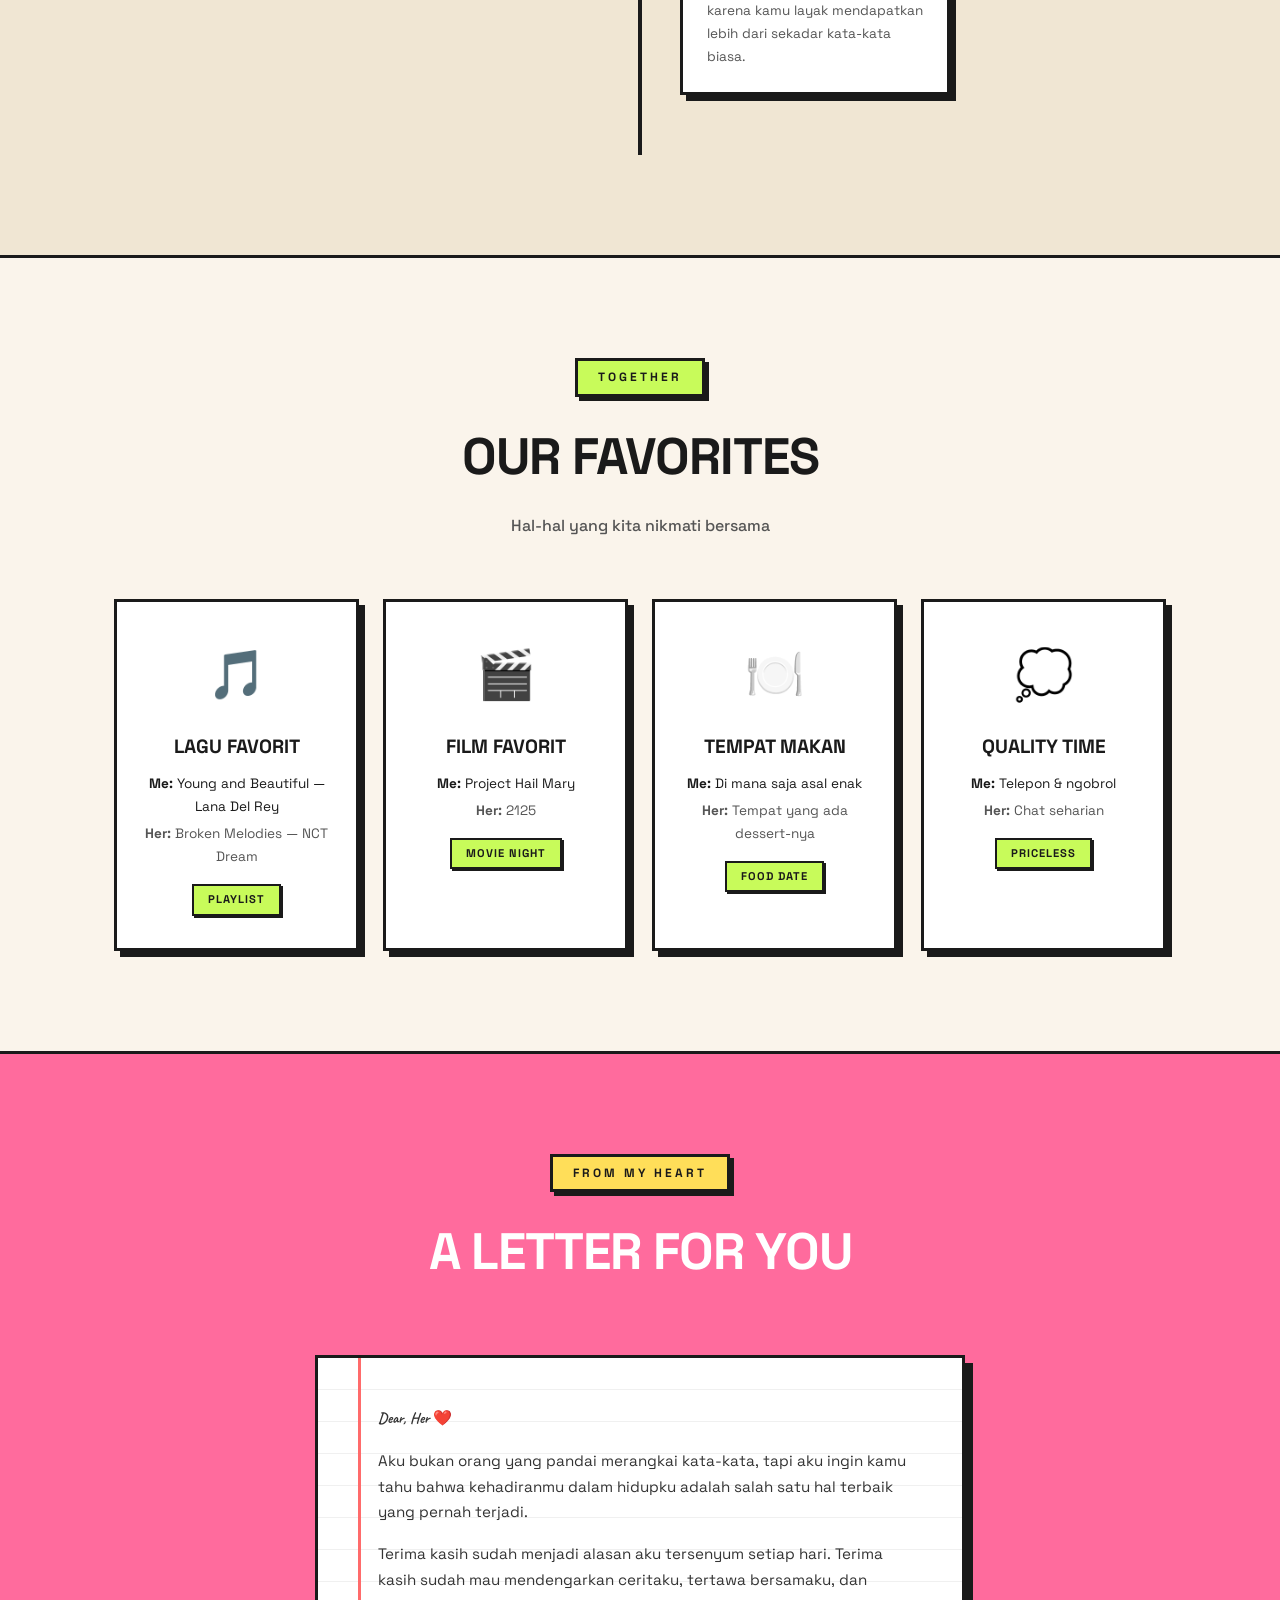
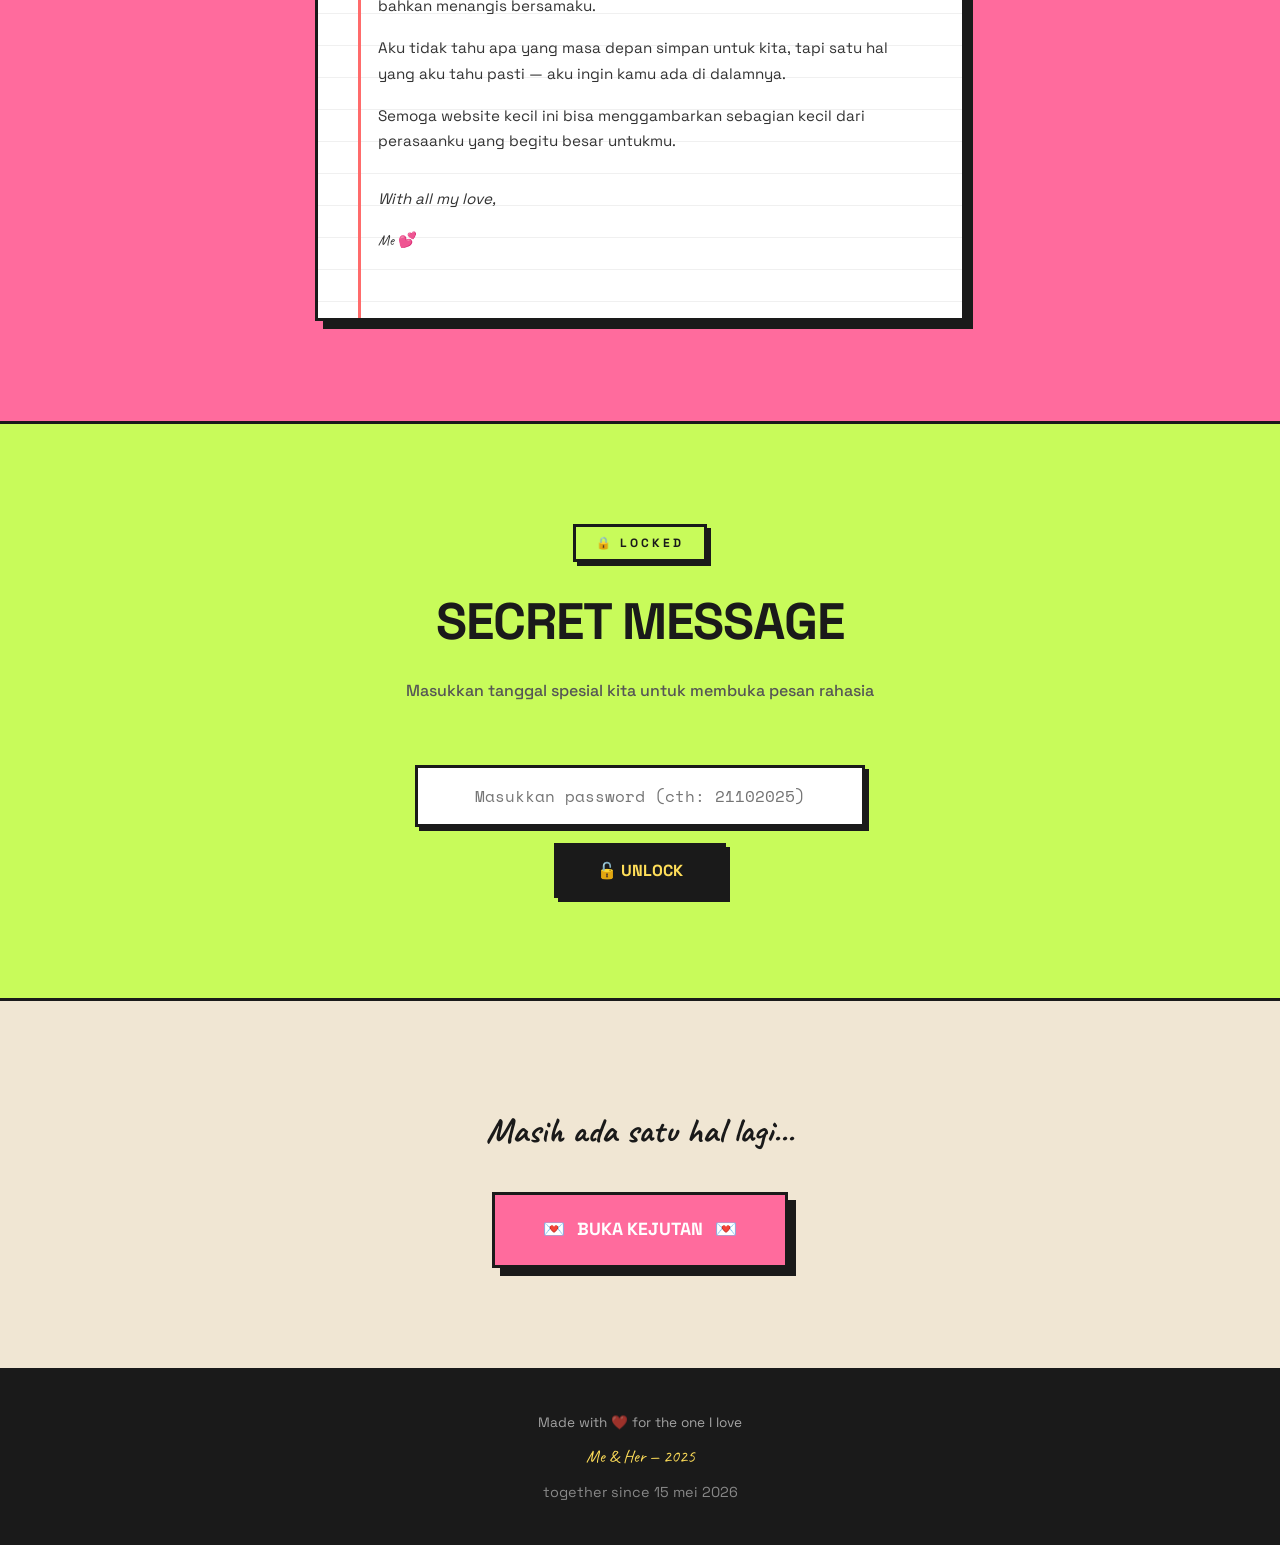
==== commit 3f25eb21: "Add dating duration counter to index.html" ====
--- a/index.html
+++ b/index.html
@@ -48,6 +48,7 @@
             <p class="hero-subtitle script-font">Two souls, one story</p>
             <h1 class="hero-title">Me & Her</h1>
             <p class="hero-tagline">Every love story is beautiful, but ours is my favorite</p>
+            <p class="script-font" style="margin-top: 1rem; font-size: 1.5rem; color: var(--rose);">together since 15 mei 2026</p>
 
         </div>
     </section>
@@ -78,6 +79,32 @@
                 </div>
             </div>
             <p class="counter-text">since our story began 💕</p>
+
+            <div style="margin-top: 4rem;">
+                <h2 class="script-font counter-heading">Been dating since</h2>
+                <div class="counter-grid">
+                    <div class="counter-item">
+                        <span class="counter-number" id="dating-days">0</span>
+                        <span class="counter-label">Days</span>
+                    </div>
+                    <div class="counter-separator">:</div>
+                    <div class="counter-item">
+                        <span class="counter-number" id="dating-hours">0</span>
+                        <span class="counter-label">Hours</span>
+                    </div>
+                    <div class="counter-separator">:</div>
+                    <div class="counter-item">
+                        <span class="counter-number" id="dating-minutes">0</span>
+                        <span class="counter-label">Minutes</span>
+                    </div>
+                    <div class="counter-separator">:</div>
+                    <div class="counter-item">
+                        <span class="counter-number" id="dating-seconds">0</span>
+                        <span class="counter-label">Seconds</span>
+                    </div>
+                </div>
+                <p class="counter-text">since we officially became a couple ❤️</p>
+            </div>
         </div>
     </section>
 
@@ -381,9 +408,10 @@
     <footer>
         <p>Made with ❤️ for the one I love</p>
         <p class="script-font">Me & Her — 2025</p>
+        <p style="margin-top: 0.5rem; font-size: 0.9rem; opacity: 0.8;">together since 15 mei 2026</p>
     </footer>
 
     <script src="script.js"></script>
 </body>
 
-</html>+</html>
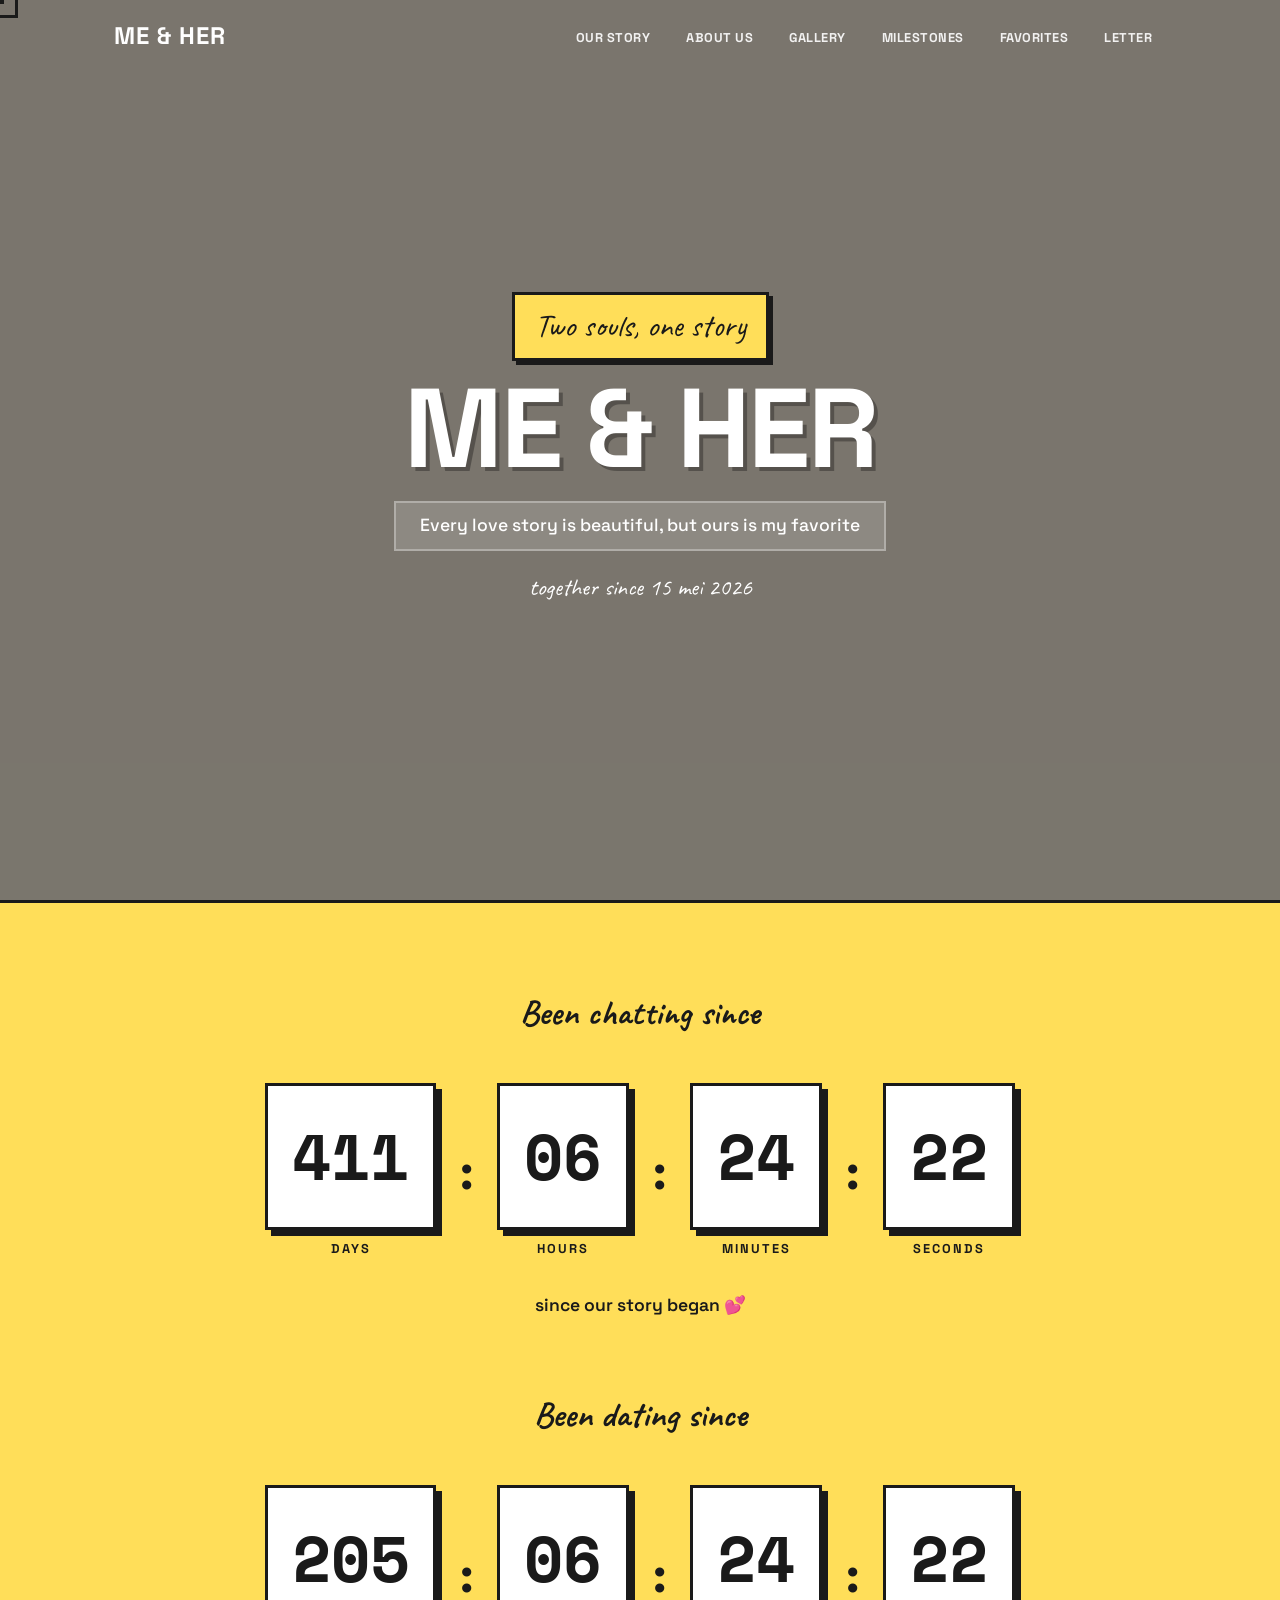
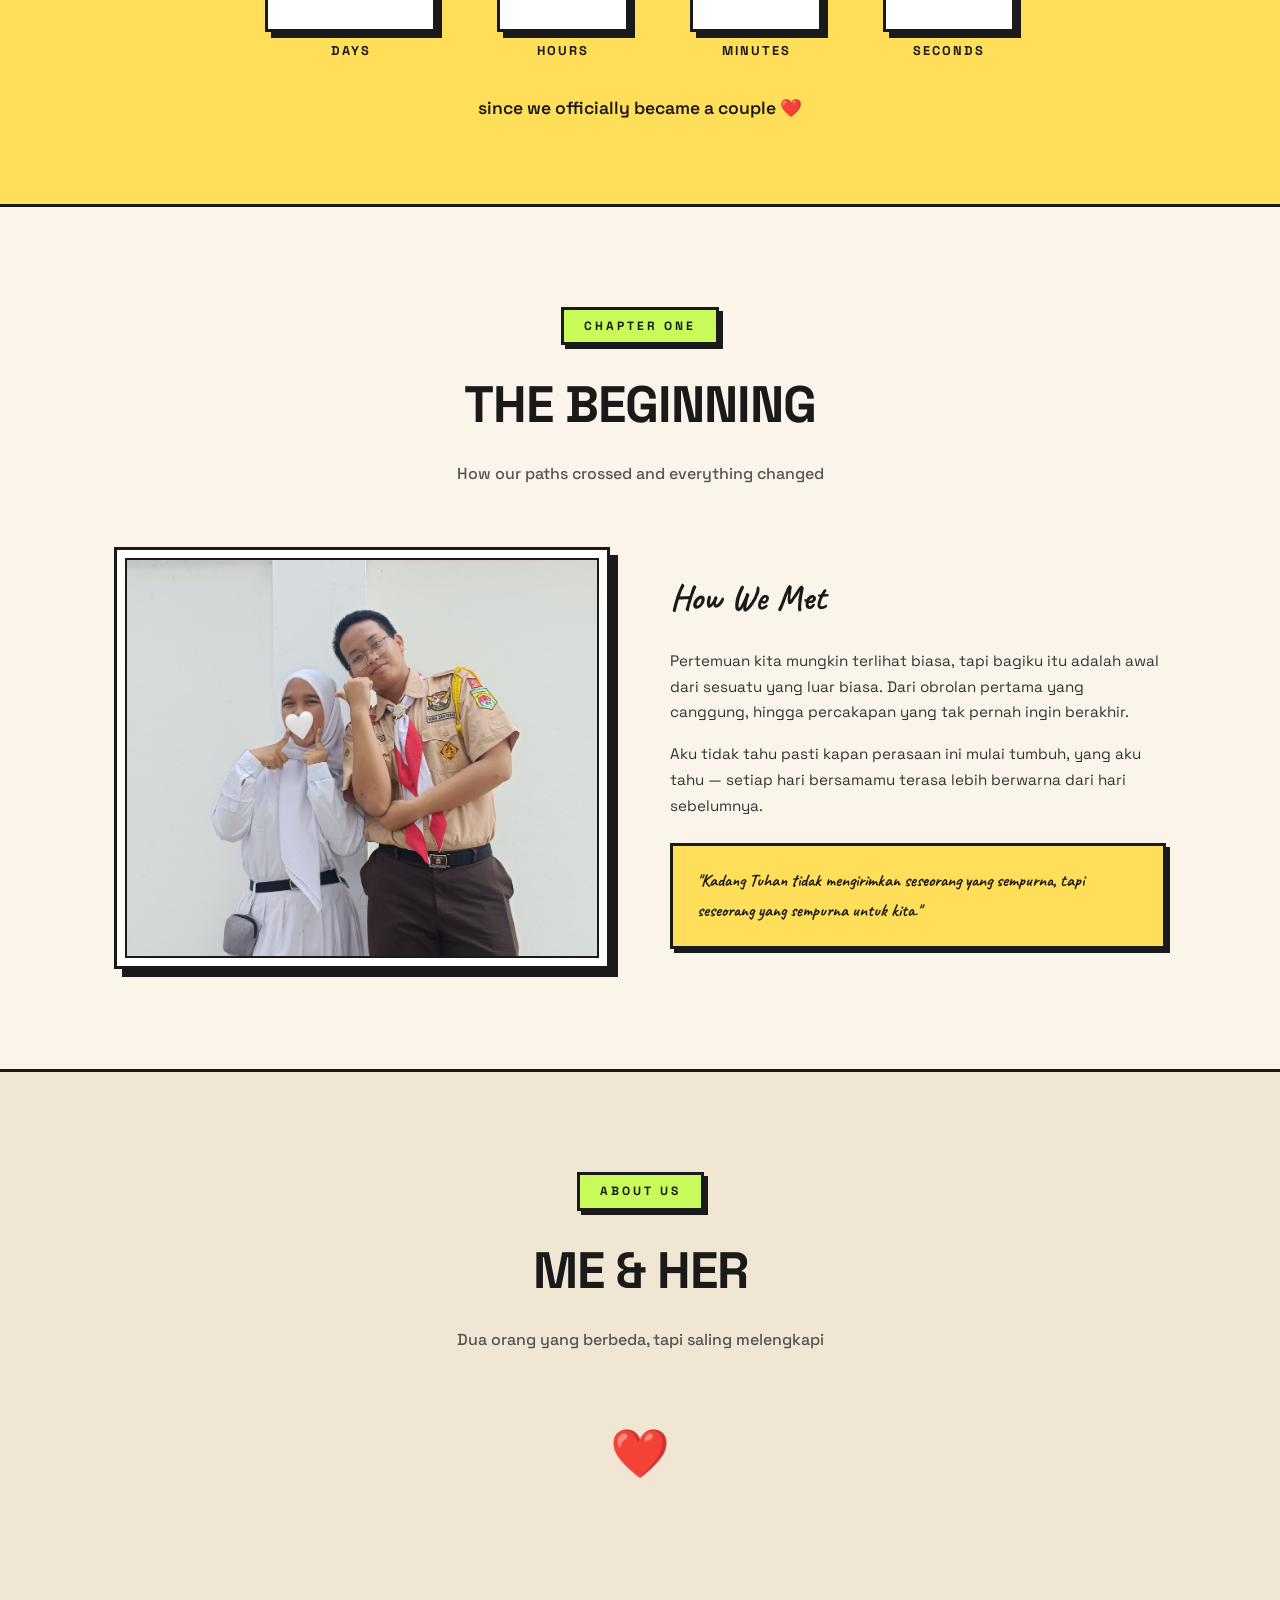
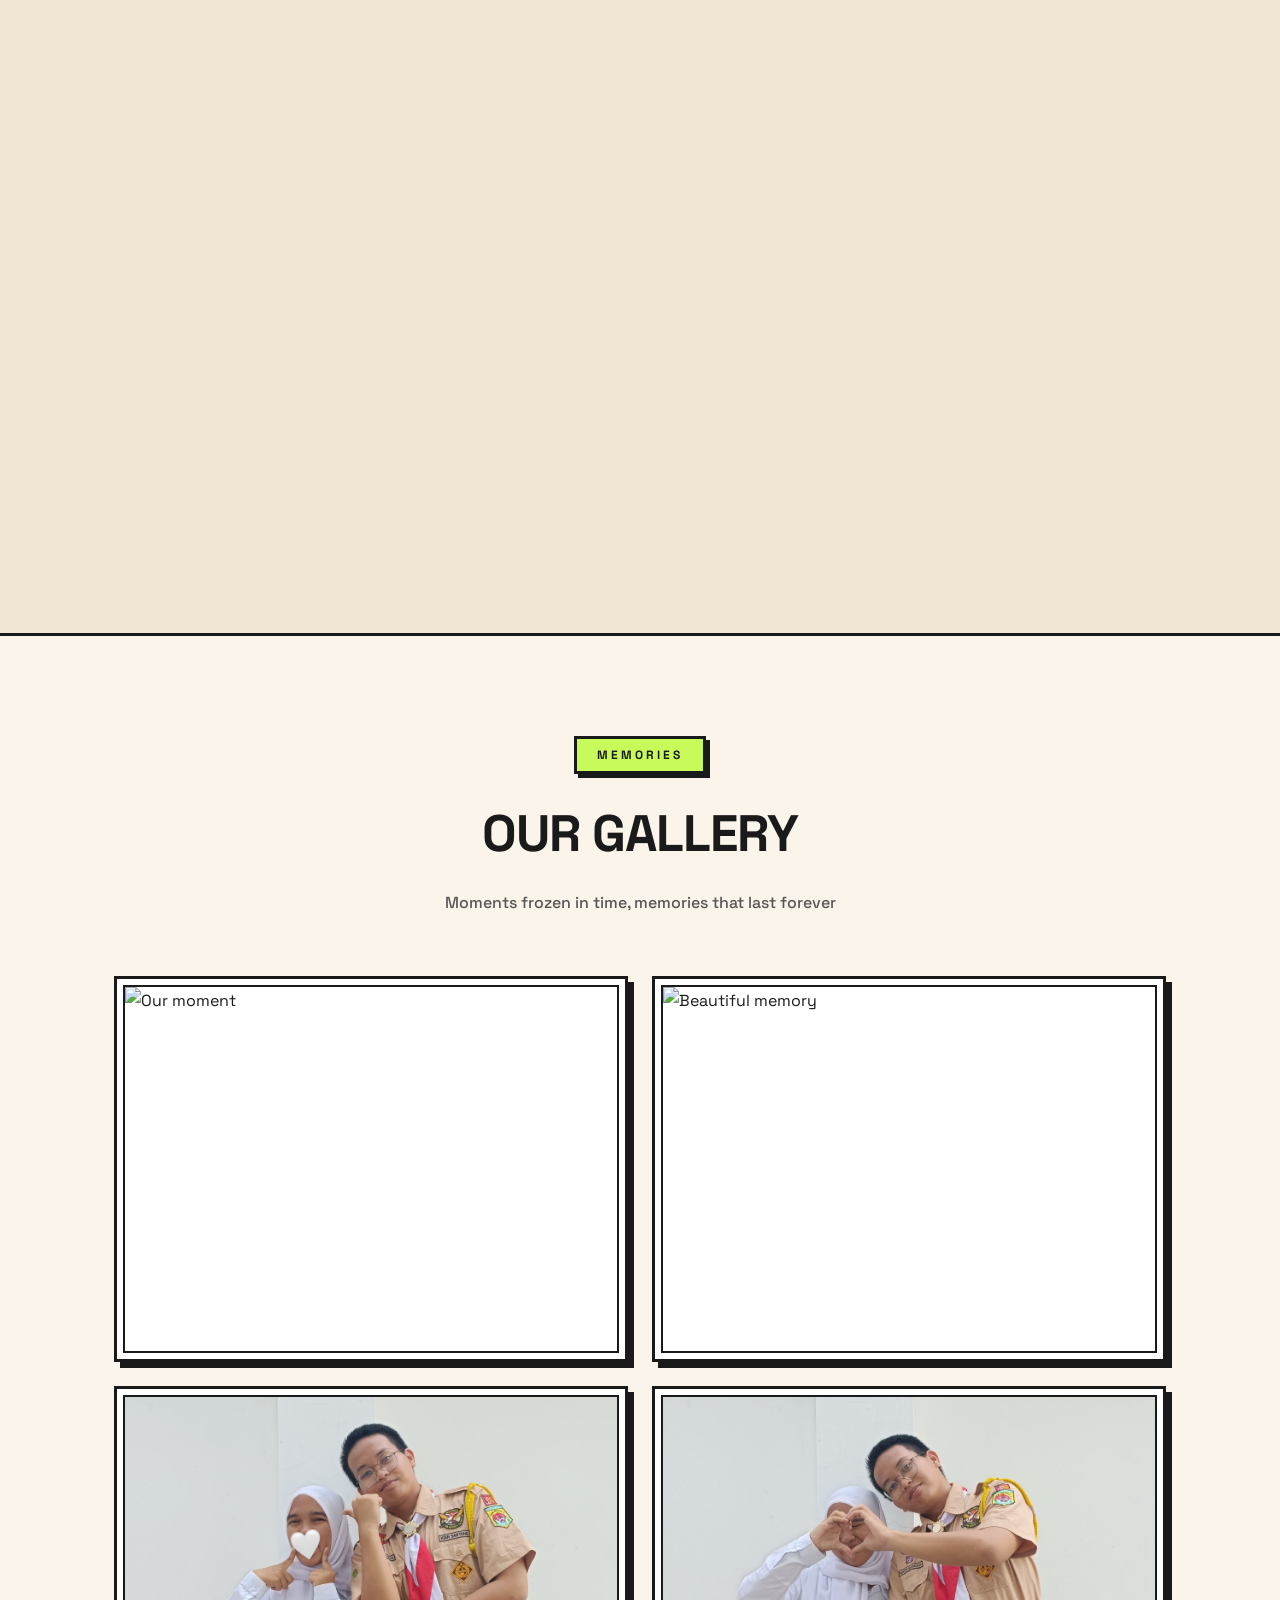
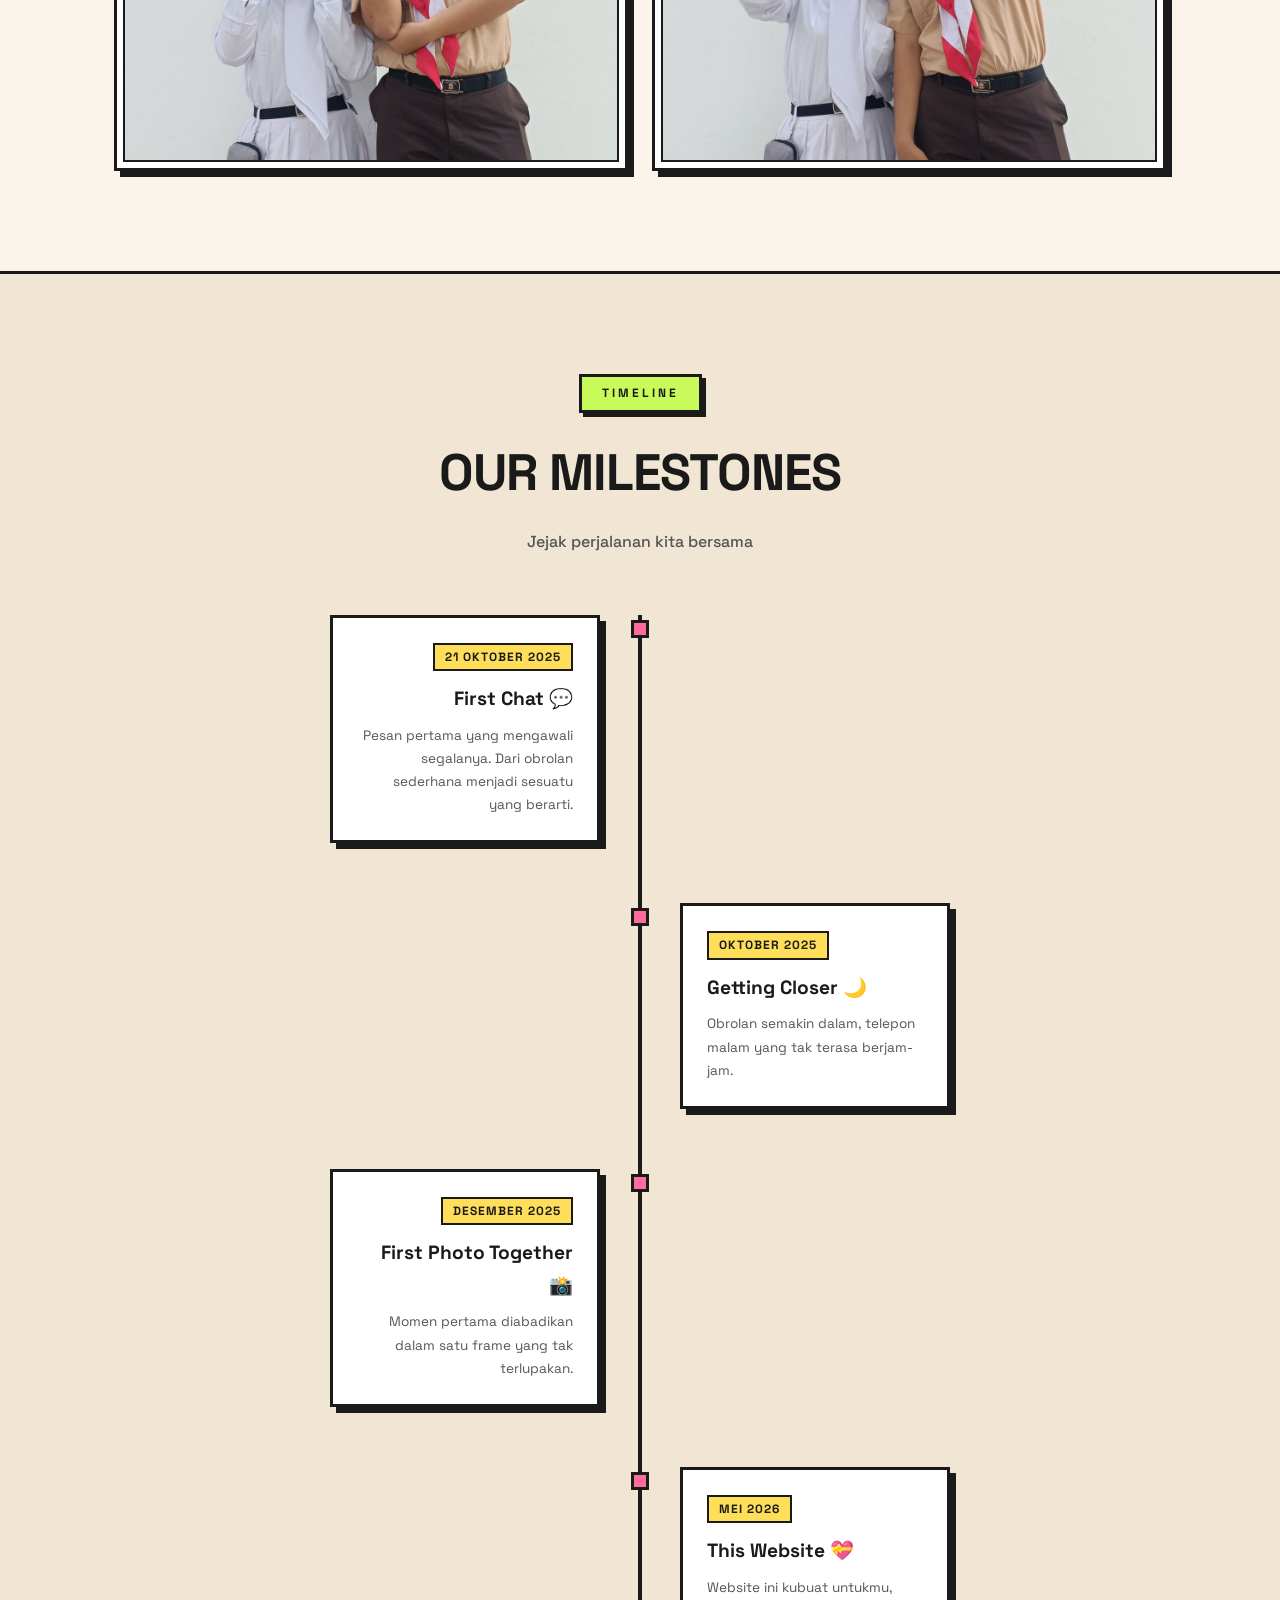
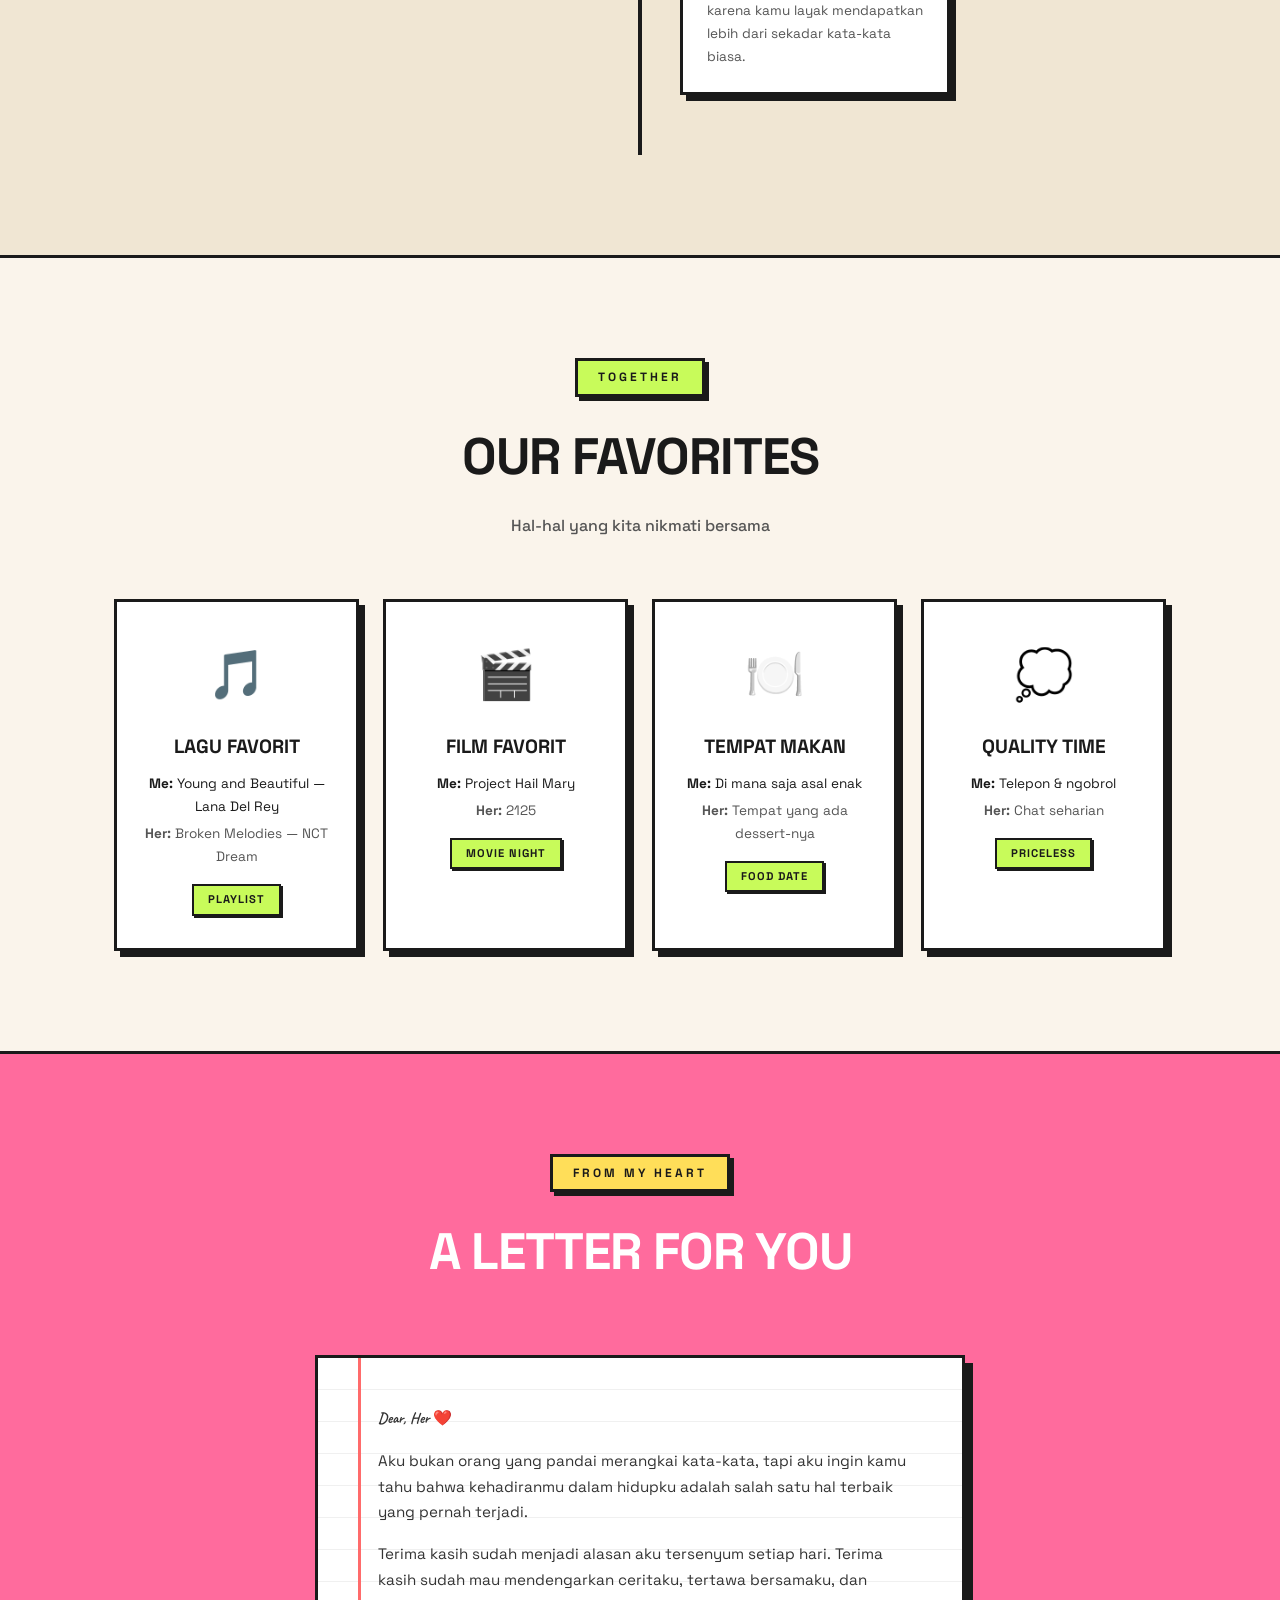
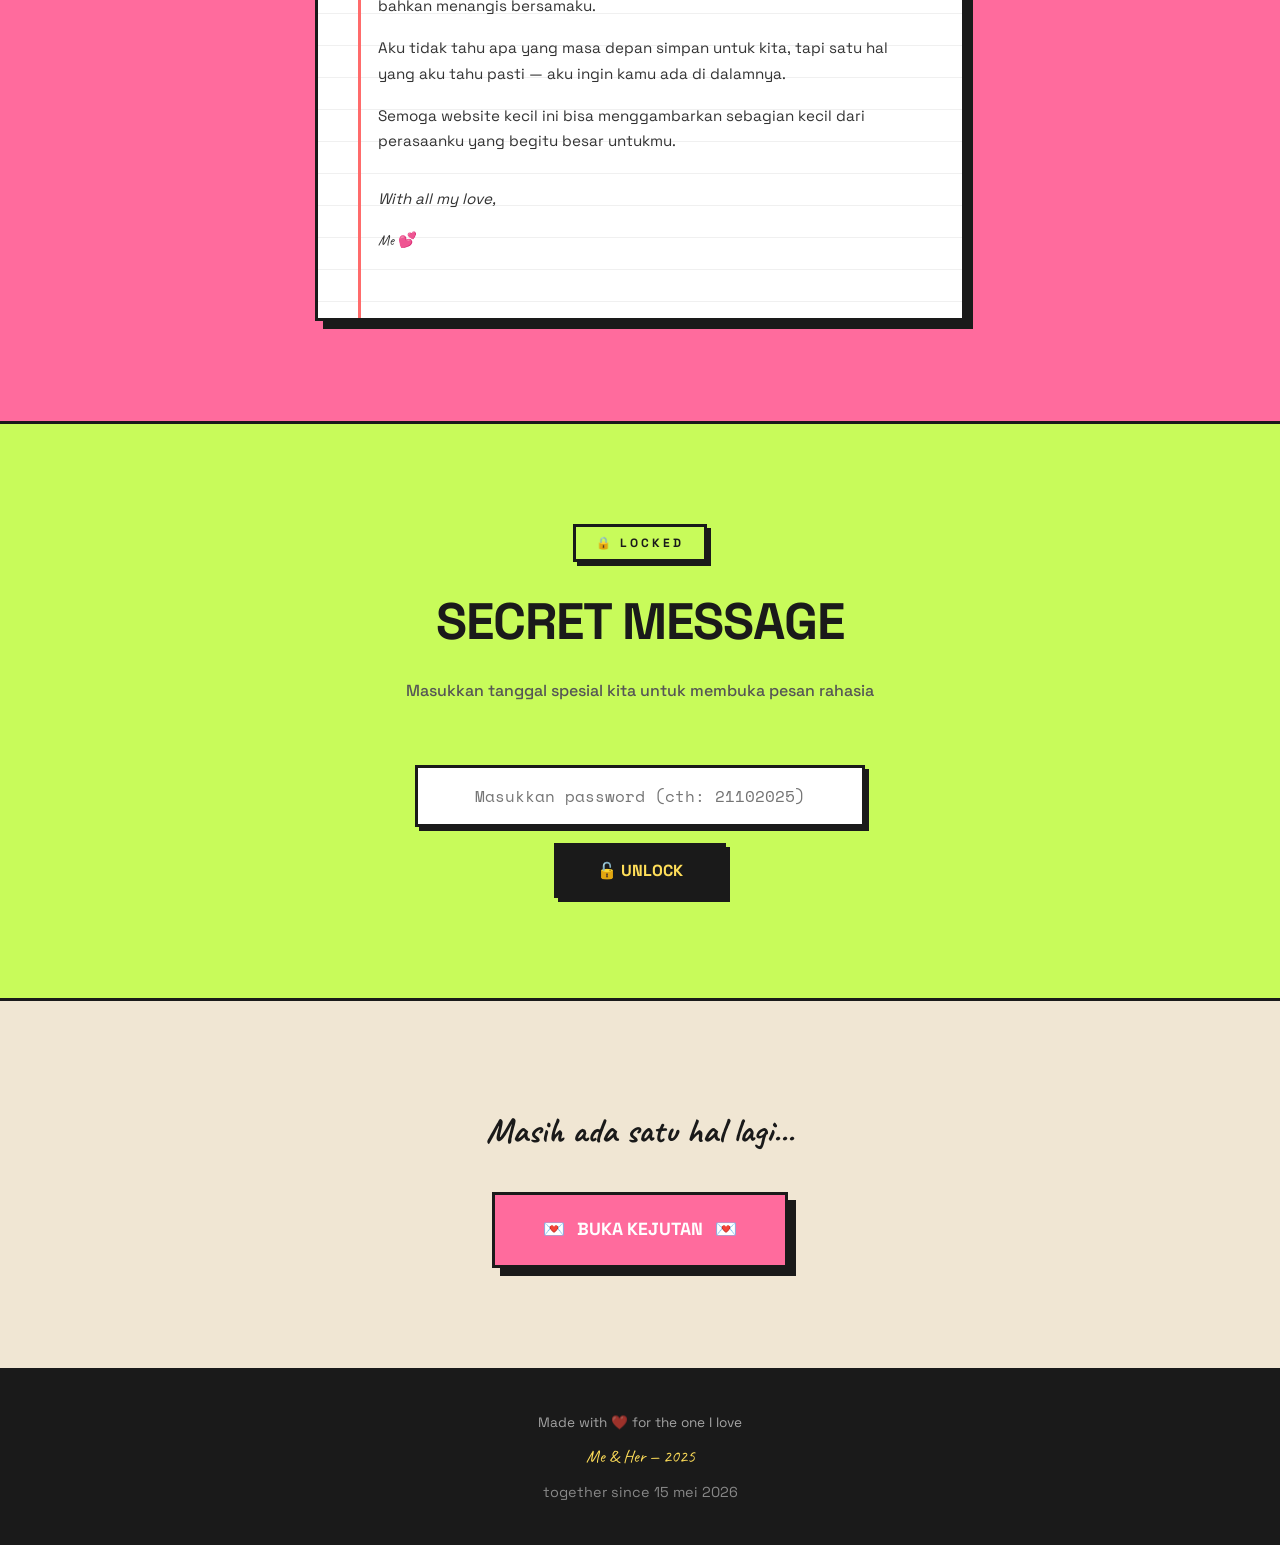
==== commit ba97a892: "Update viewport meta tag and fix line breaks" ====
--- a/index.html
+++ b/index.html
@@ -3,7 +3,7 @@
 
 <head>
     <meta charset="UTF-8">
-    <meta name="viewport" content="width=device-width, initial-scale=1.0">
+    <meta name="viewport" content="width=device-width, initial-scale=1.0, viewport-fit=cover">
     <title>Me & Her — Our Love Story</title>
     <meta name="description" content="A beautiful digital journal celebrating our love story">
     <link rel="preconnect" href="https://fonts.googleapis.com">
@@ -48,7 +48,8 @@
             <p class="hero-subtitle script-font">Two souls, one story</p>
             <h1 class="hero-title">Me & Her</h1>
             <p class="hero-tagline">Every love story is beautiful, but ours is my favorite</p>
-            <p class="script-font" style="margin-top: 1rem; font-size: 1.5rem; color: var(--rose);">together since 15 mei 2026</p>
+            <p class="script-font" style="margin-top: 1rem; font-size: 1.5rem; color: var(--rose);">together since 15
+                mei 2026</p>
 
         </div>
     </section>
@@ -314,7 +315,8 @@
                 <div class="favorite-card reveal-up">
                     <div class="favorite-icon">🎵</div>
                     <h3>Lagu Favorit</h3>
-                    <p style="margin-bottom: 4px; color: var(--text);"><strong>Me:</strong> Young and Beautiful — Lana Del Rey</p>
+                    <p style="margin-bottom: 4px; color: var(--text);"><strong>Me:</strong> Young and Beautiful — Lana
+                        Del Rey</p>
                     <p><strong>Her:</strong> Broken Melodies — NCT Dream</p>
                     <span class="favorite-tag">Playlist</span>
                 </div>
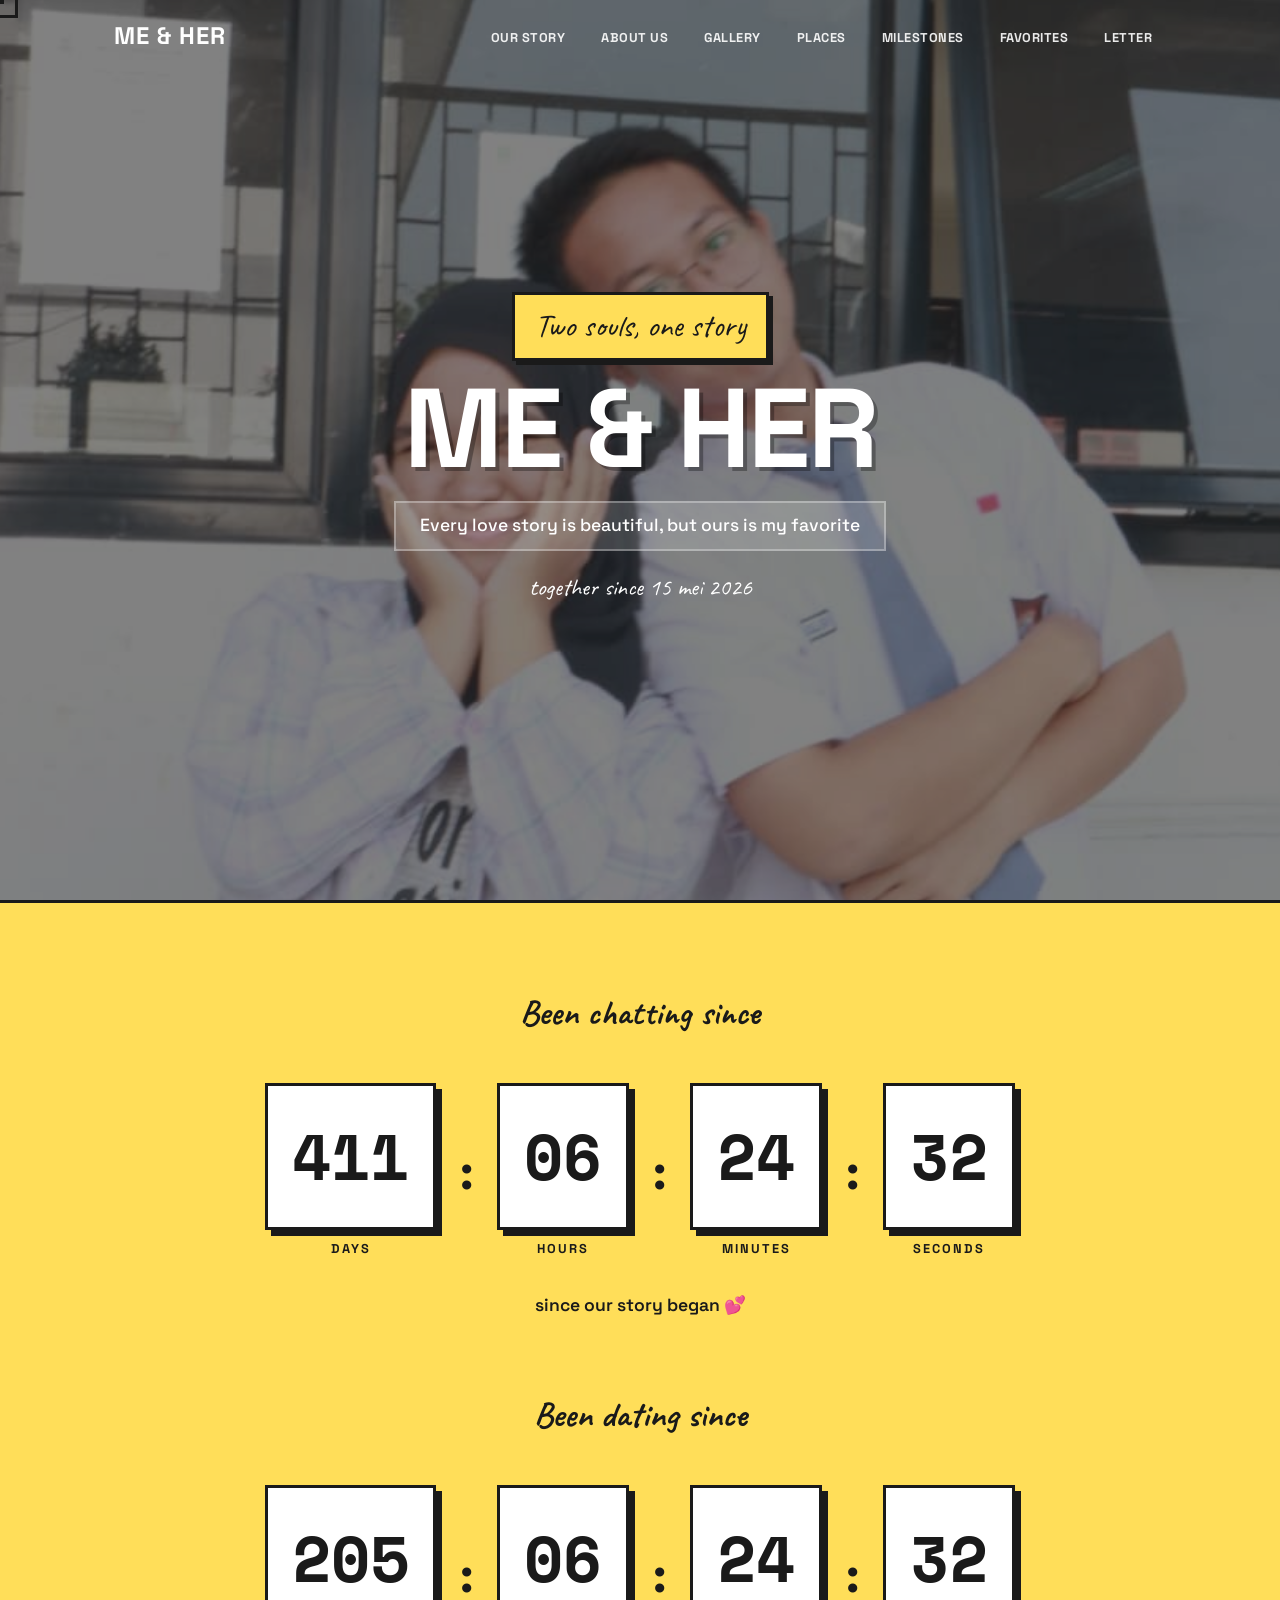
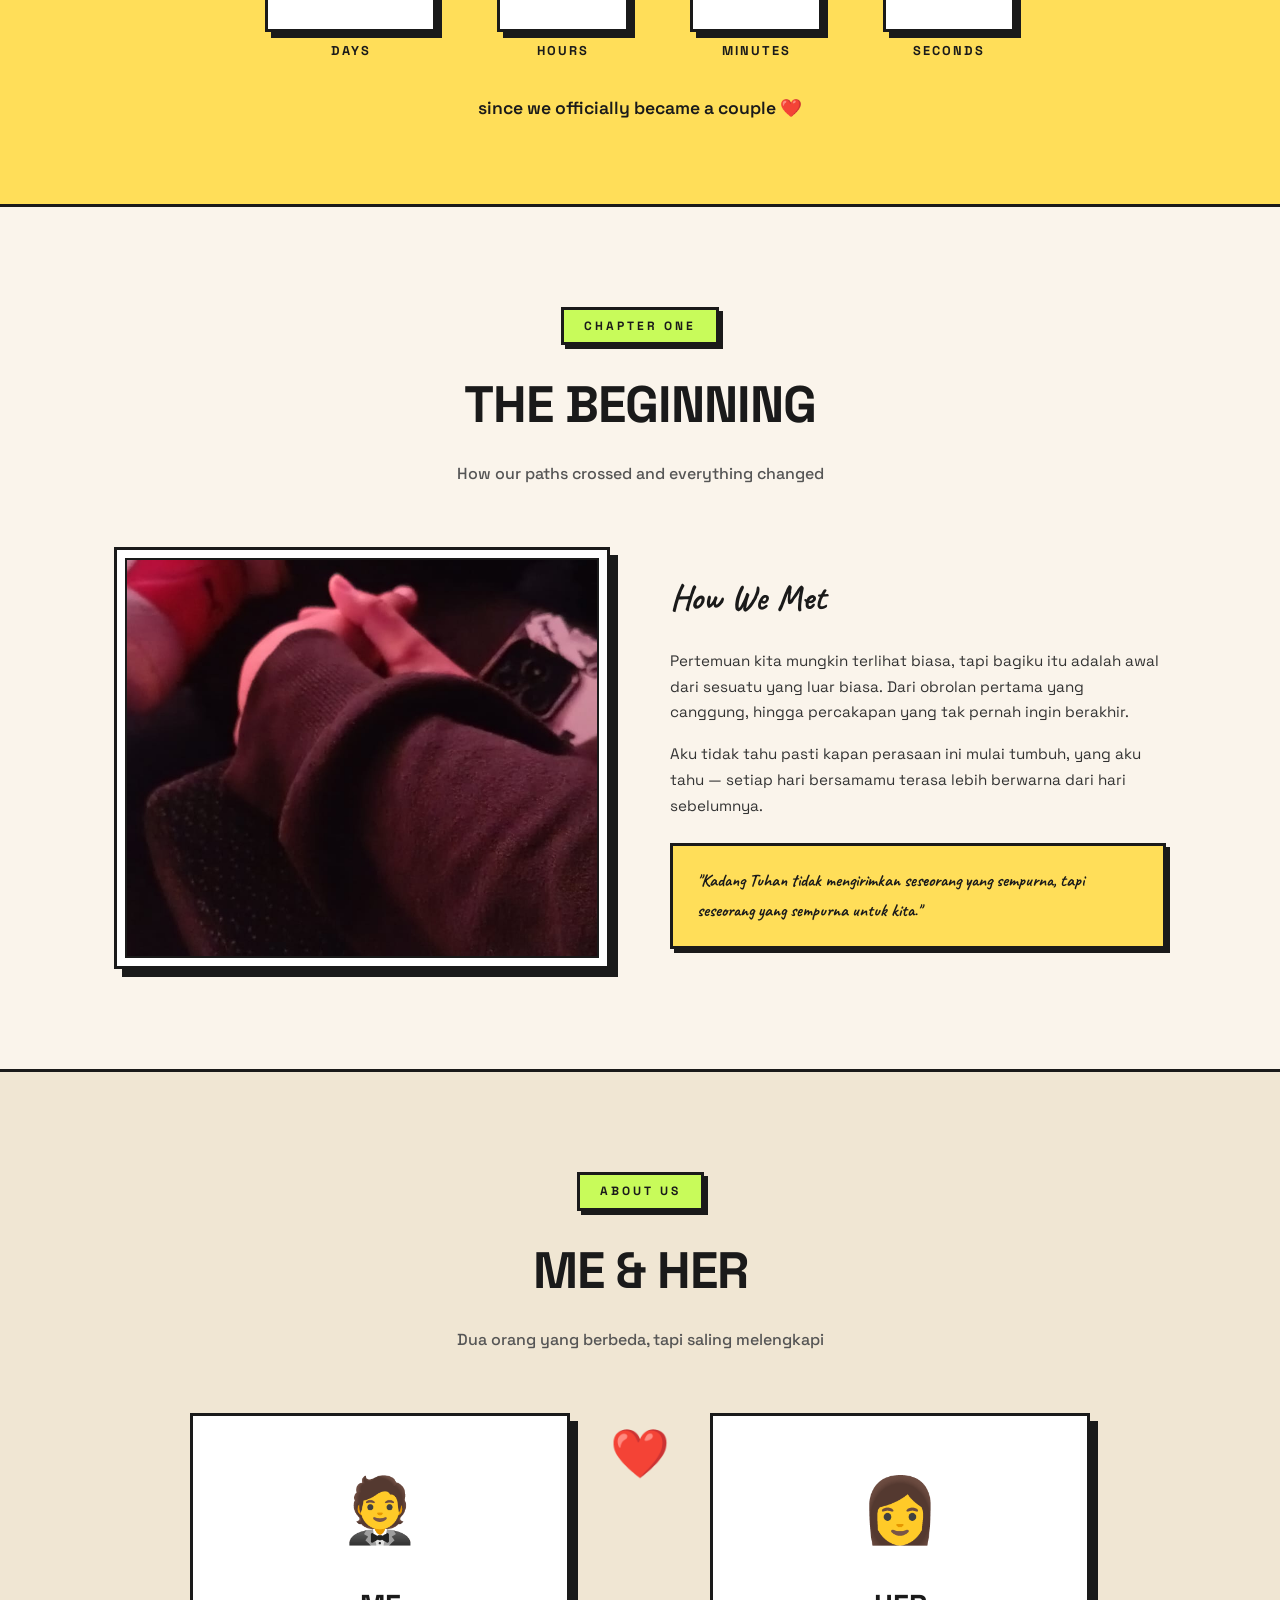
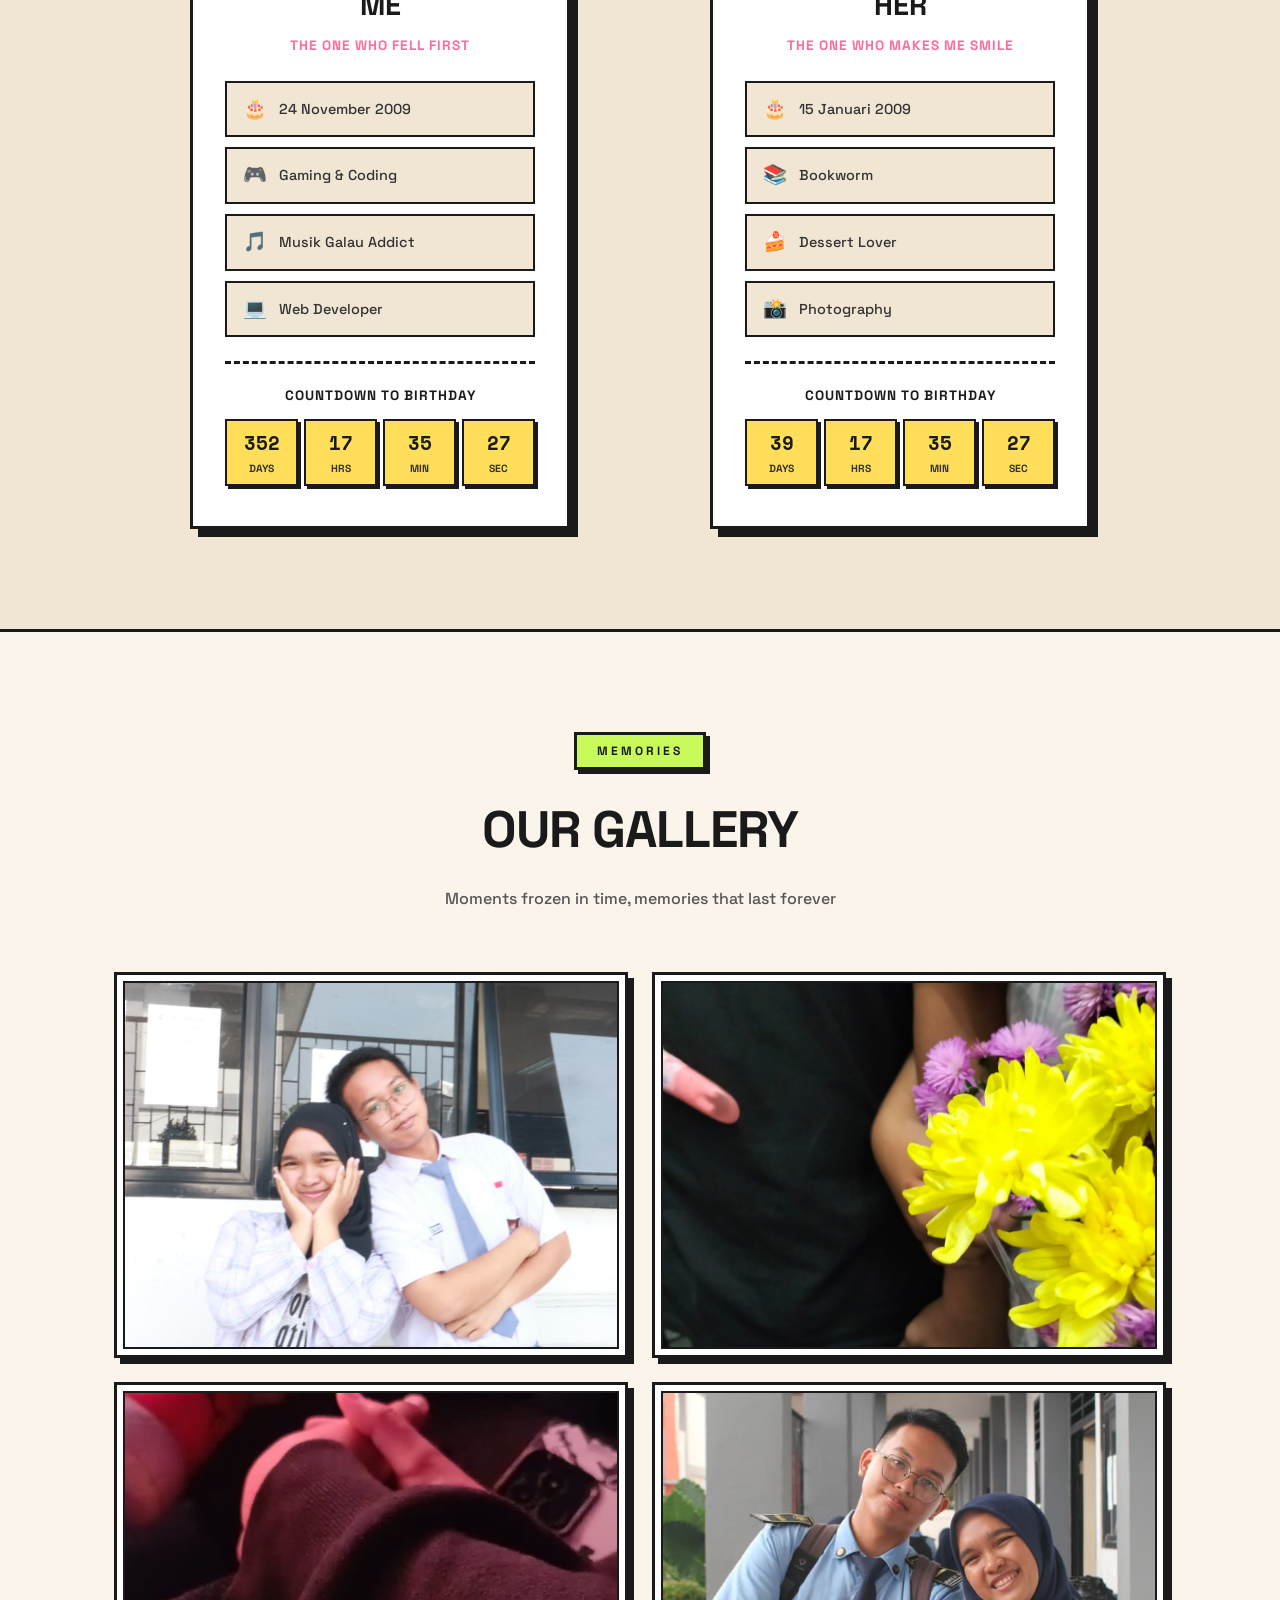
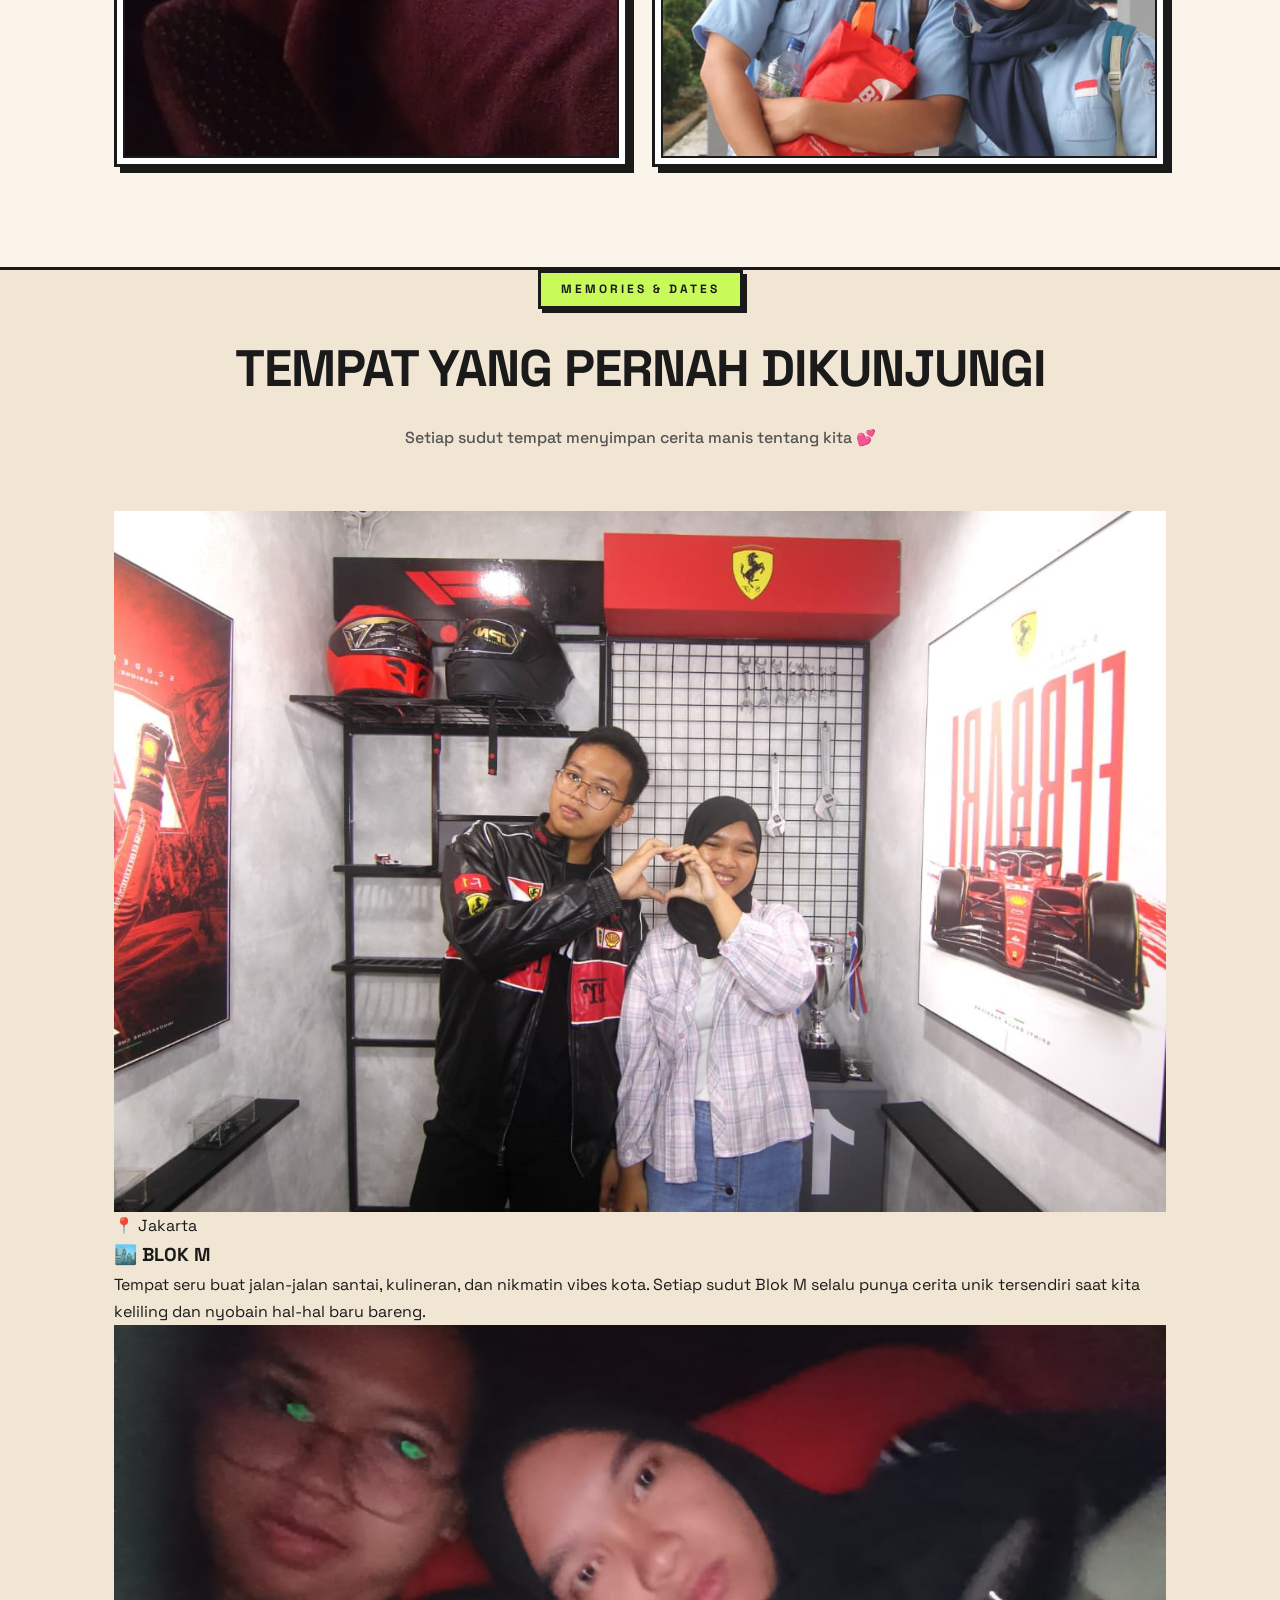
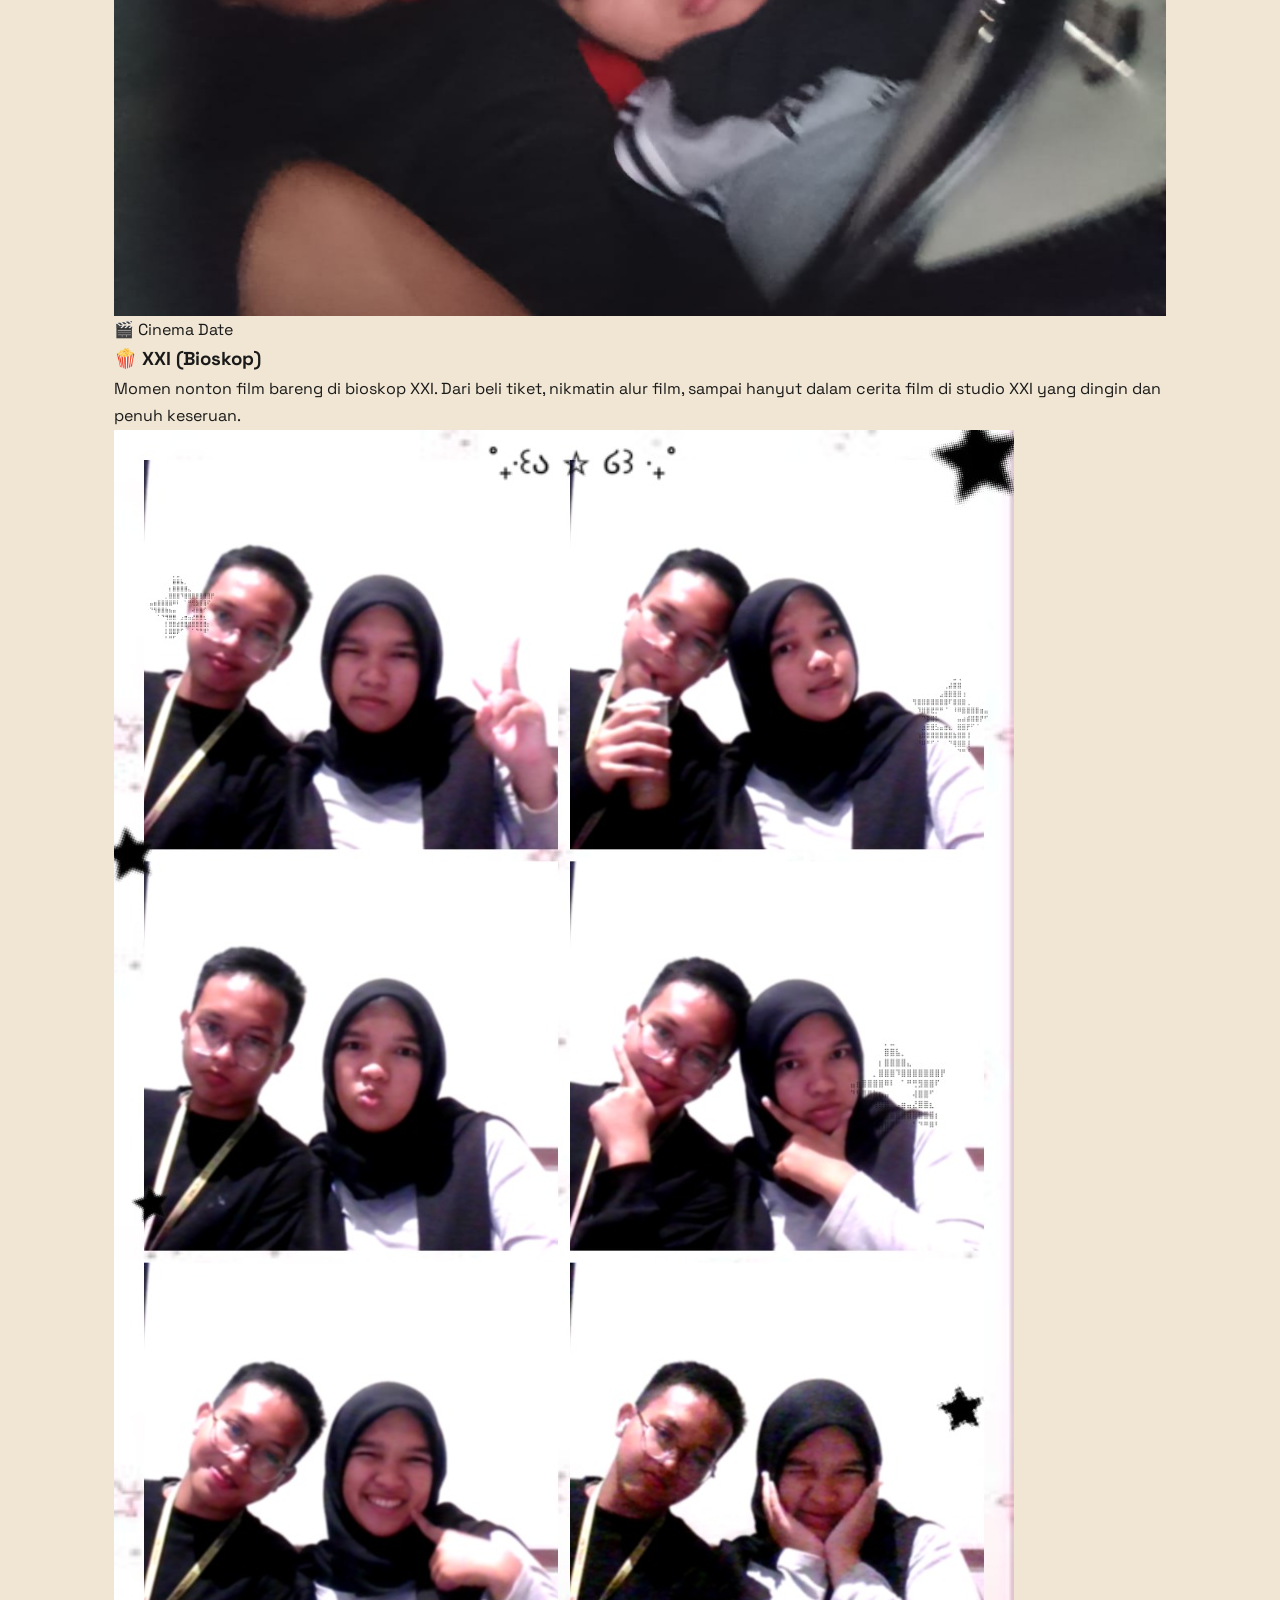
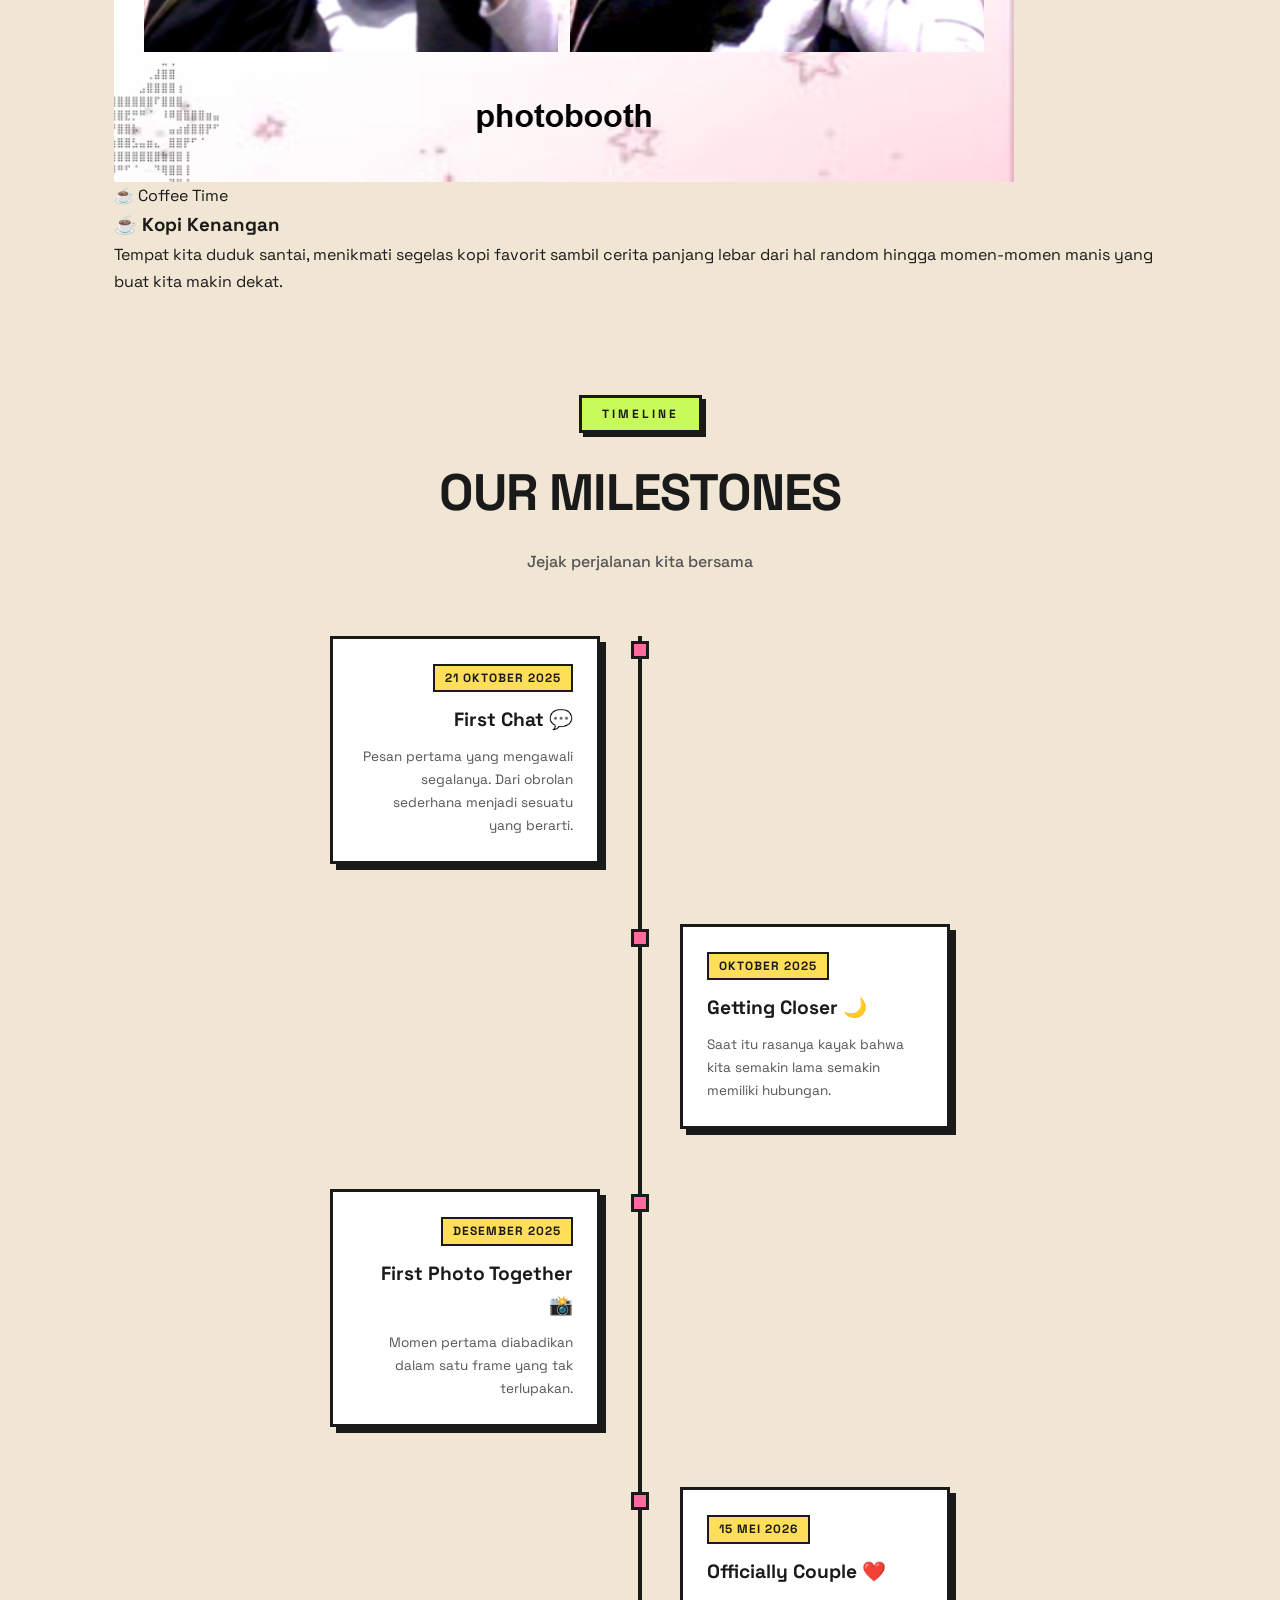
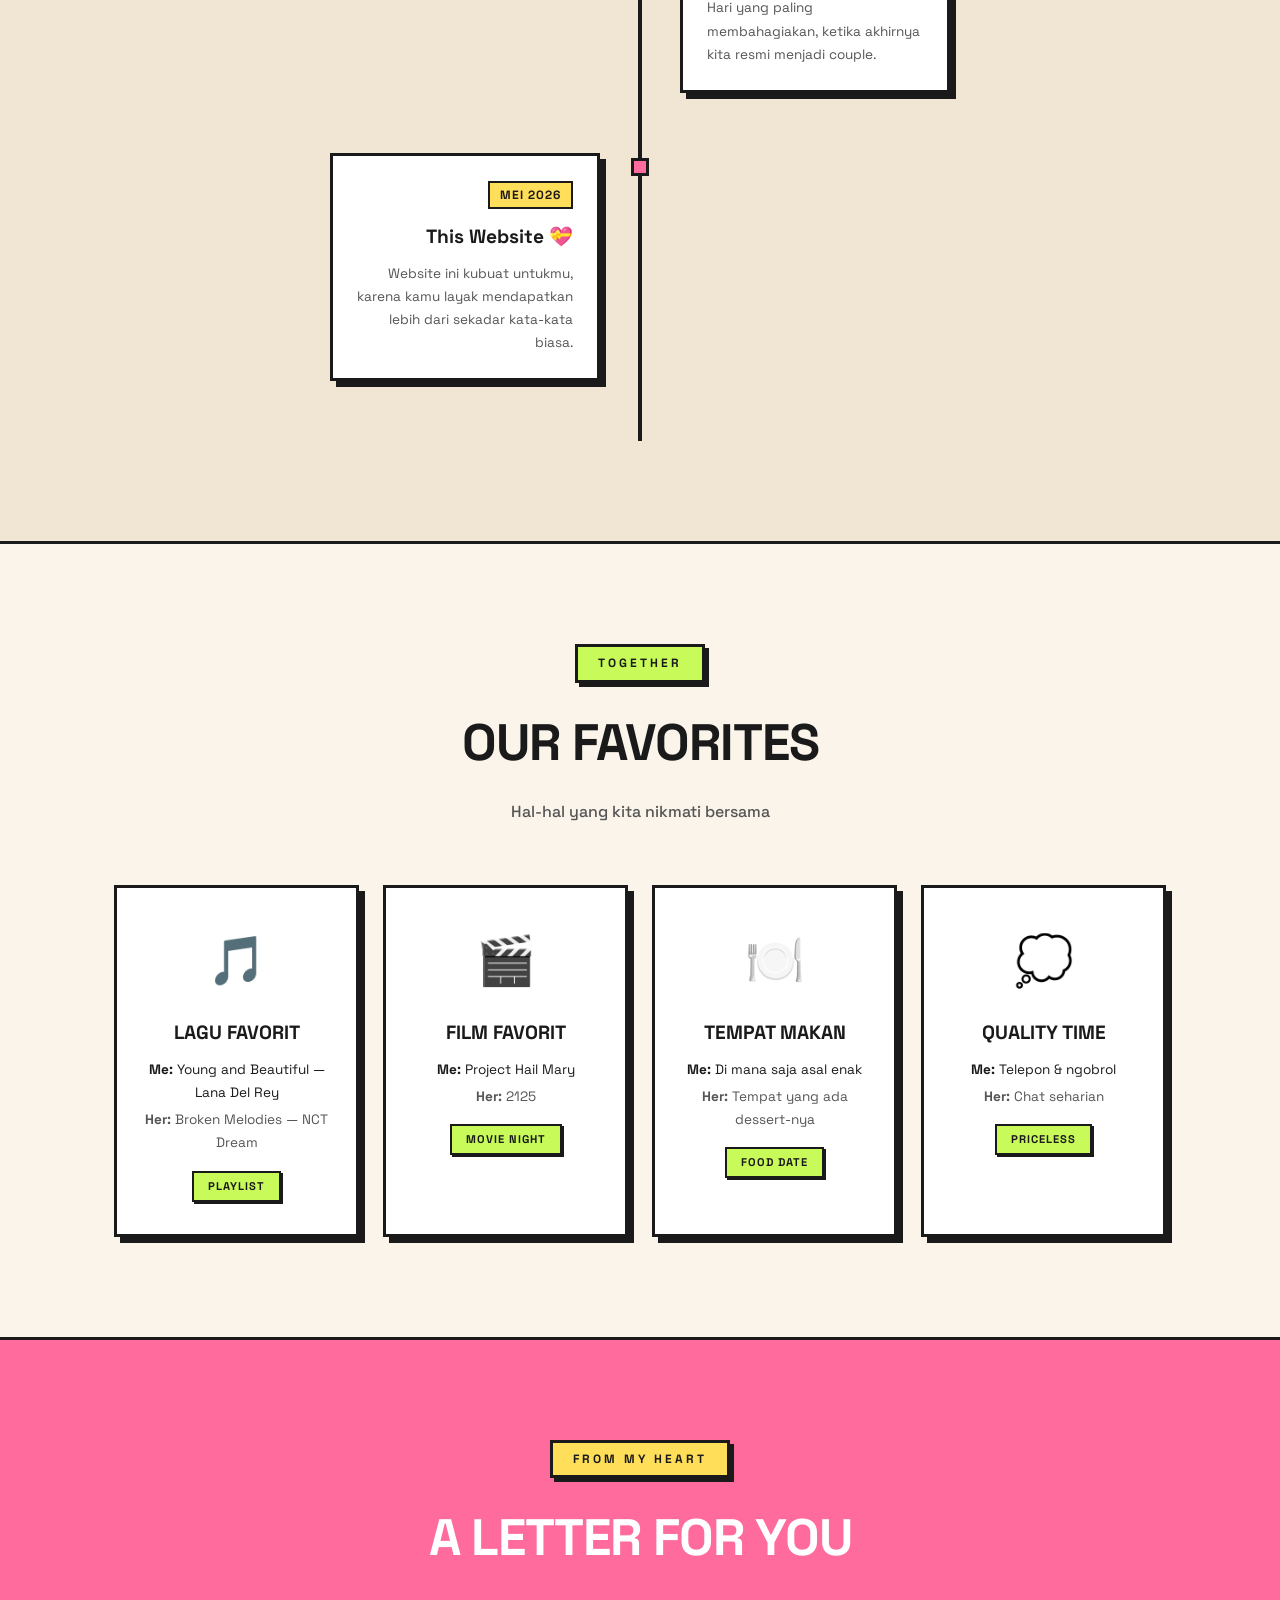
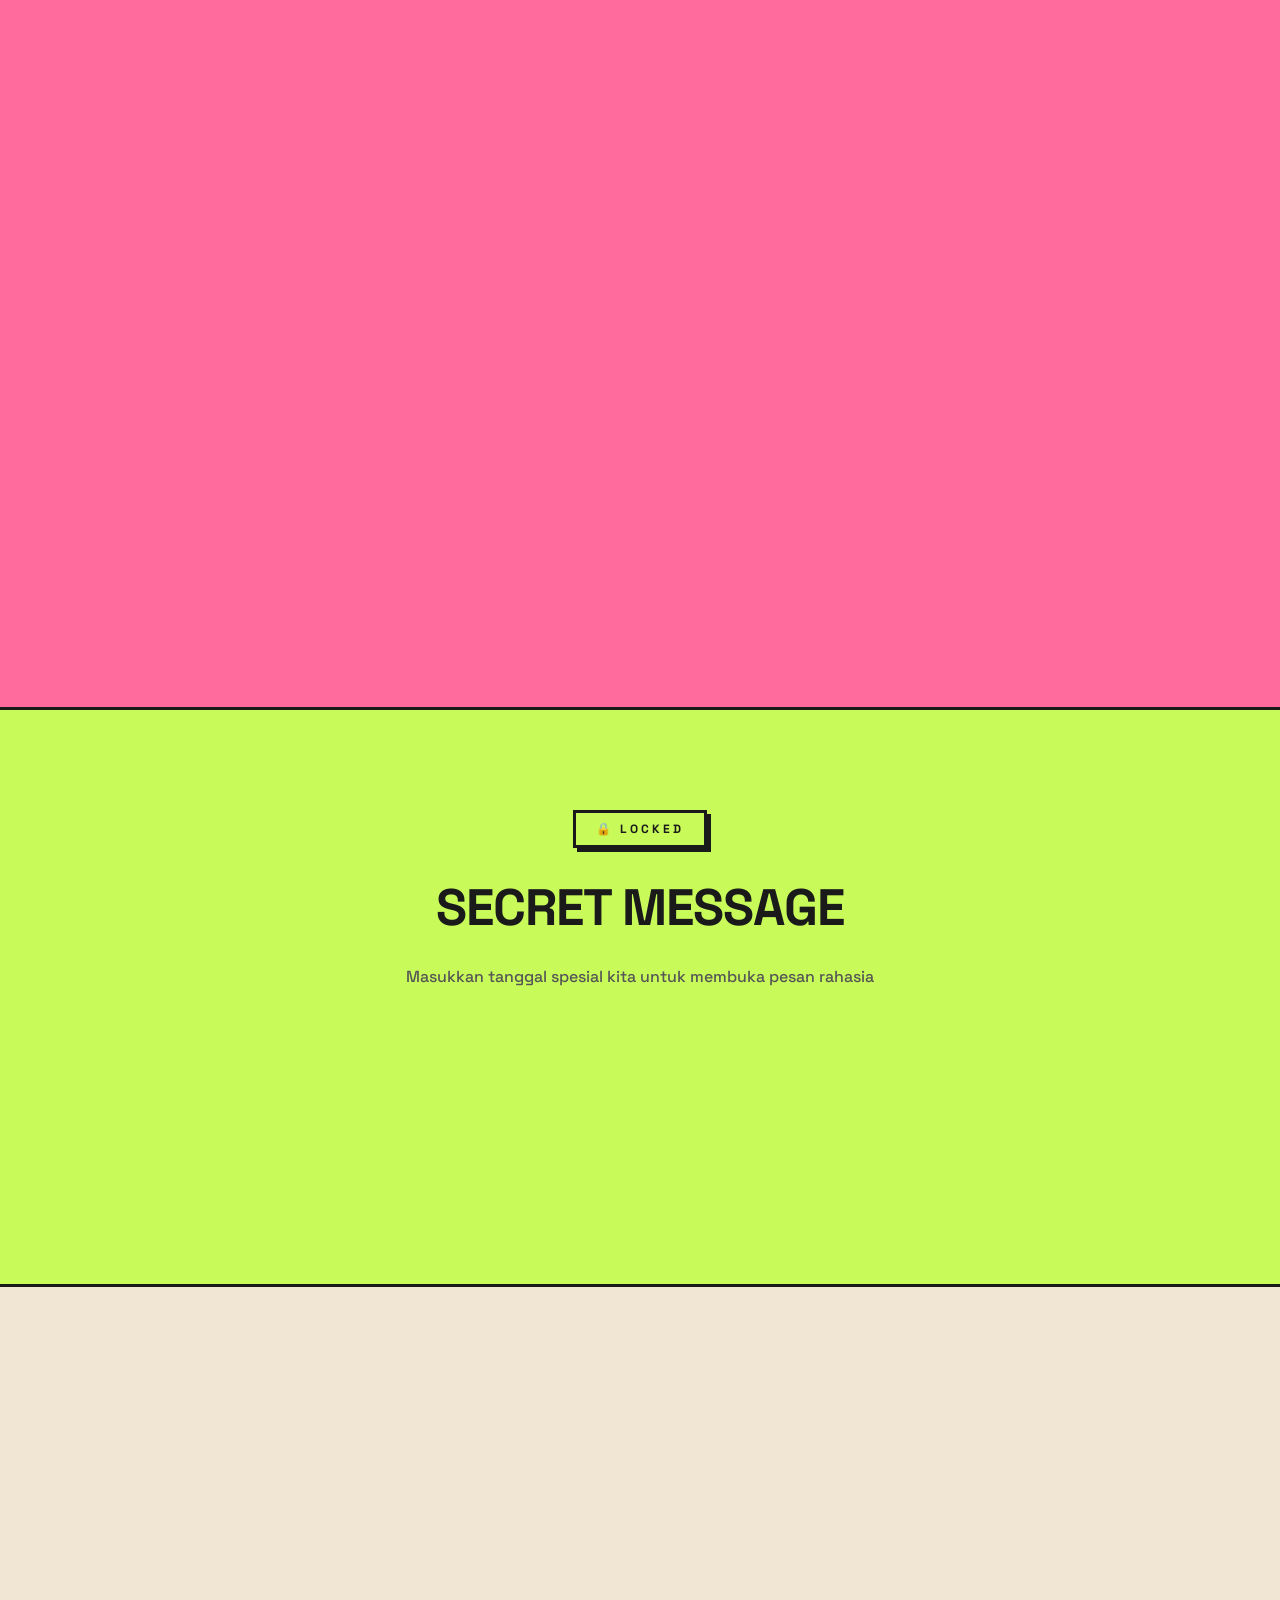
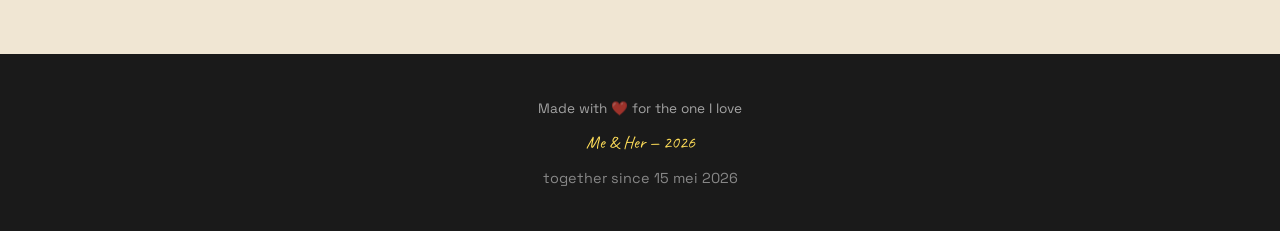
==== commit 31022afa: "Add visited places section with details and images Added a new section for visited places with detai" ====
--- a/index.html
+++ b/index.html
@@ -33,6 +33,7 @@
                 <li><a href="#beginning">Our Story</a></li>
                 <li><a href="#profiles">About Us</a></li>
                 <li><a href="#gallery">Gallery</a></li>
+                <li><a href="#places">Places</a></li>
                 <li><a href="#milestones">Milestones</a></li>
                 <li><a href="#favorites">Favorites</a></li>
                 <li><a href="#letter">Letter</a></li>
@@ -256,6 +257,61 @@
         <p class="lightbox-caption" id="lightbox-caption"></p>
     </div>
 
+    <!-- Visited Places -->
+    <section id="places">
+        <div class="container">
+            <div class="section-header">
+                <span class="section-tag">Memories & Dates</span>
+                <h2 class="section-title">Tempat Yang Pernah Dikunjungi</h2>
+                <p class="section-description">Setiap sudut tempat menyimpan cerita manis tentang kita 💕</p>
+            </div>
+            <div class="places-grid">
+                <div class="place-card reveal-up"
+                    data-caption="BLOK M — Tempat seru jalan-jalan & nikmatin suasana kota bareng 🏙️">
+                    <div class="place-image-wrapper">
+                        <img src="foto bersama/blok_m.png" alt="BLOK M" loading="lazy">
+                        <span class="place-tag">📍 Jakarta</span>
+                    </div>
+                    <div class="place-card-body">
+                        <h3 class="place-title">🏙️ BLOK M</h3>
+                        <p class="place-description">
+                            Tempat seru buat jalan-jalan santai, kulineran, dan nikmatin vibes kota. Setiap sudut Blok M
+                            selalu punya cerita unik tersendiri saat kita keliling dan nyobain hal-hal baru bareng.
+                        </p>
+                    </div>
+                </div>
+
+                <div class="place-card reveal-up" data-caption="XXI — Momen nonton film favorit bareng di bioskop 🎬">
+                    <div class="place-image-wrapper">
+                        <img src="foto bersama/xxi.png" alt="XXI Bioskop" loading="lazy">
+                        <span class="place-tag">🎬 Cinema Date</span>
+                    </div>
+                    <div class="place-card-body">
+                        <h3 class="place-title">🍿 XXI (Bioskop)</h3>
+                        <p class="place-description">
+                            Momen nonton film bareng di bioskop XXI. Dari beli tiket, nikmatin alur film, sampai
+                            hanyut dalam cerita film di studio XXI yang dingin dan penuh keseruan.
+                        </p>
+                    </div>
+                </div>
+
+                <div class="place-card reveal-up" data-caption="Kopi Kenangan — Obrolan hangat ditemani kopi favorit ☕">
+                    <div class="place-image-wrapper">
+                        <img src="foto bersama/kopi_kenangan.png" alt="Kopi Kenangan" loading="lazy">
+                        <span class="place-tag">☕ Coffee Time</span>
+                    </div>
+                    <div class="place-card-body">
+                        <h3 class="place-title">☕ Kopi Kenangan</h3>
+                        <p class="place-description">
+                            Tempat kita duduk santai, menikmati segelas kopi favorit sambil cerita panjang lebar dari
+                            hal random hingga momen-momen manis yang buat kita makin dekat.
+                        </p>
+                    </div>
+                </div>
+            </div>
+        </div>
+    </section>
+
     <!-- Milestones -->
     <section id="milestones">
         <div class="container">
@@ -279,7 +335,7 @@
                     <div class="timeline-content">
                         <span class="timeline-date">Oktober 2025</span>
                         <h3>Getting Closer 🌙</h3>
-                        <p>Obrolan semakin dalam, telepon malam yang tak terasa berjam-jam.</p>
+                        <p>Saat itu rasanya kayak bahwa kita semakin lama semakin memiliki hubungan.</p>
                     </div>
                 </div>
                 <div class="timeline-item reveal-left">
@@ -291,6 +347,14 @@
                     </div>
                 </div>
                 <div class="timeline-item reveal-right">
+                    <div class="timeline-dot"></div>
+                    <div class="timeline-content">
+                        <span class="timeline-date">15 Mei 2026</span>
+                        <h3>Officially Couple ❤️</h3>
+                        <p>Hari yang paling membahagiakan, ketika akhirnya kita resmi menjadi couple.</p>
+                    </div>
+                </div>
+                <div class="timeline-item reveal-left">
                     <div class="timeline-dot"></div>
                     <div class="timeline-content">
                         <span class="timeline-date">Mei 2026</span>
@@ -409,7 +473,7 @@
     <!-- Footer -->
     <footer>
         <p>Made with ❤️ for the one I love</p>
-        <p class="script-font">Me & Her — 2025</p>
+        <p class="script-font">Me & Her — 2026</p>
         <p style="margin-top: 0.5rem; font-size: 0.9rem; opacity: 0.8;">together since 15 mei 2026</p>
     </footer>
 
--- a/style.css
+++ b/style.css
@@ -199,6 +199,8 @@
 #hero {
     position: relative;
     height: 100vh;
+    height: 100dvh;
+    min-height: 500px;
     display: flex;
     align-items: center;
     justify-content: center;
@@ -608,16 +610,18 @@
 }
 
 .mini-counter-grid {
-    display: flex;
-    justify-content: center;
-    gap: 8px;
+    display: grid;
+    grid-template-columns: repeat(4, 1fr);
+    gap: 6px;
+    width: 100%;
 }
 
 .mini-counter-item {
     background: var(--yellow);
     border: 2px solid var(--black);
-    padding: 8px;
-    min-width: 50px;
+    padding: 6px 2px;
+    min-width: 0;
+    width: 100%;
     box-shadow: 3px 3px 0px var(--black);
 }
 
@@ -1163,18 +1167,32 @@
 
 /* ===== RESPONSIVE ===== */
 @media (max-width: 768px) {
+    #counter, #beginning, #profiles, #gallery, #milestones, #favorites, #letter, #secret, #surprise {
+        padding: 60px 0;
+    }
+
+    .container {
+        padding: 0 16px;
+    }
+
+    .section-header {
+        margin-bottom: 40px;
+    }
+
     .nav-links {
         position: fixed;
         top: 0;
         right: -100%;
-        width: 75%;
+        width: 80%;
+        max-width: 320px;
         height: 100vh;
+        height: 100dvh;
         background: var(--yellow);
         flex-direction: column;
         justify-content: center;
         align-items: center;
         gap: 20px;
-        transition: right 0.3s;
+        transition: right 0.3s cubic-bezier(0.4, 0, 0.2, 1);
         border-left: var(--border);
         box-shadow: -6px 0 0px var(--black);
     }
@@ -1199,6 +1217,18 @@
         display: flex;
     }
 
+    .nav-toggle.active span:nth-child(1) {
+        transform: translateY(8px) rotate(45deg);
+    }
+
+    .nav-toggle.active span:nth-child(2) {
+        opacity: 0;
+    }
+
+    .nav-toggle.active span:nth-child(3) {
+        transform: translateY(-8px) rotate(-45deg);
+    }
+
     .beginning-content {
         grid-template-columns: 1fr;
         gap: 32px;
@@ -1210,14 +1240,23 @@
 
     .profiles-grid {
         flex-direction: column;
+        align-items: center;
+    }
+
+    .profile-card {
+        width: 100%;
+        max-width: 100%;
     }
 
     .profile-heart {
+        display: inline-block;
         transform: rotate(90deg);
+        animation: heartbeatMobile 1.5s infinite;
     }
 
     .gallery-grid {
-        grid-template-columns: 1fr;
+        grid-template-columns: repeat(auto-fit, minmax(240px, 1fr));
+        gap: 16px;
     }
 
     .timeline::before {
@@ -1230,10 +1269,11 @@
         text-align: left !important;
         padding-left: 50px;
         padding-right: 0;
+        padding-bottom: 40px;
     }
 
     .timeline-dot {
-        left: 12px !important;
+        left: 11px !important;
         right: auto !important;
     }
 
@@ -1248,13 +1288,102 @@
     }
 
     .letter-paper {
-        padding: 32px 24px;
+        padding: 32px 20px 32px 32px;
+    }
+
+    .letter-paper::before {
+        left: 20px;
+    }
+
+    .letter-paper p {
+        padding-left: 12px;
+    }
+
+    .lightbox-image {
+        max-width: 92vw;
+        max-height: 75vh;
+    }
+
+    .lightbox-prev,
+    .lightbox-next {
+        padding: 8px 12px;
+        font-size: 1.5rem;
+    }
+
+    .lightbox-prev {
+        left: 10px;
+    }
+
+    .lightbox-next {
+        right: 10px;
+    }
+
+    .lightbox-caption {
+        bottom: 16px;
+        font-size: 0.85rem;
+        padding: 0 16px;
+        width: 100%;
+    }
+}
+
+@keyframes heartbeatMobile {
+    0%, 100% {
+        transform: rotate(90deg) scale(1);
+    }
+    50% {
+        transform: rotate(90deg) scale(1.2);
+    }
+}
+
+@media (max-width: 480px) {
+    .counter-grid {
+        display: grid;
+        grid-template-columns: repeat(4, 1fr);
+        gap: 6px;
+        width: 100%;
+    }
+
+    .counter-item {
+        width: 100%;
+    }
+
+    .counter-number {
+        font-size: clamp(1.2rem, 4.5vw, 1.7rem);
+        padding: 10px 4px;
+        min-width: 0;
+        box-shadow: var(--shadow-sm);
+        width: 100%;
+    }
+
+    .counter-label {
+        font-size: 0.6rem;
+        margin-top: 4px;
+        letter-spacing: 0;
+    }
+
+    .beginning-image img {
+        height: 220px;
+    }
+
+    .secret-input {
+        font-size: 16px; /* Prevents iOS auto zoom */
+    }
+
+    .surprise-btn {
+        padding: 16px 24px;
+        font-size: 0.95rem;
+        width: 100%;
+        justify-content: center;
     }
 }
 
 /* ===== CUSTOM CURSOR ===== */
+.cursor-dot,
+.cursor-outline {
+    display: none;
+}
+
 @media (pointer: fine) {
-
     body,
     a,
     button,
@@ -1263,6 +1392,7 @@
     }
 
     .cursor-dot {
+        display: block;
         position: fixed;
         top: 0;
         left: 0;
@@ -1277,6 +1407,7 @@
     }
 
     .cursor-outline {
+        display: block;
         position: fixed;
         top: 0;
         left: 0;
@@ -1302,4 +1433,4 @@
         background: rgba(255, 222, 89, 0.2);
         border-color: var(--pink-hot);
     }
-}+}
